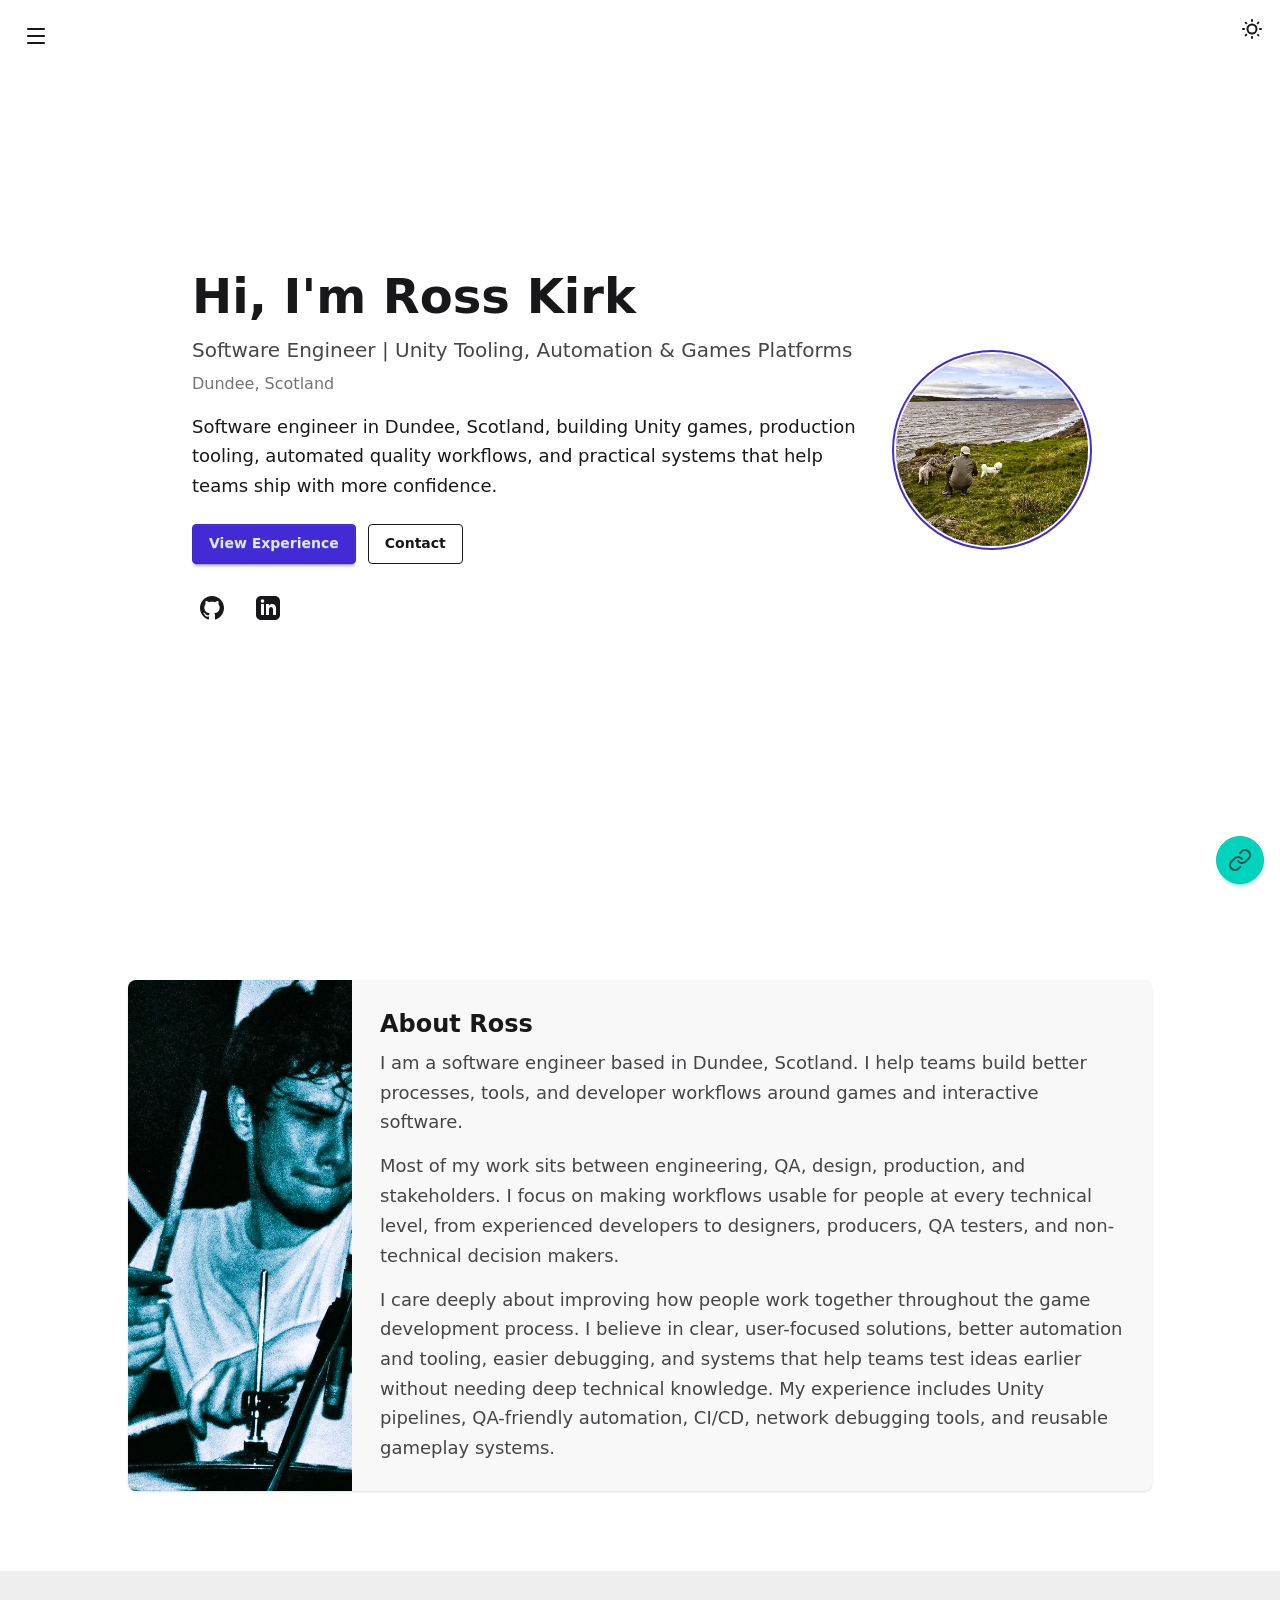
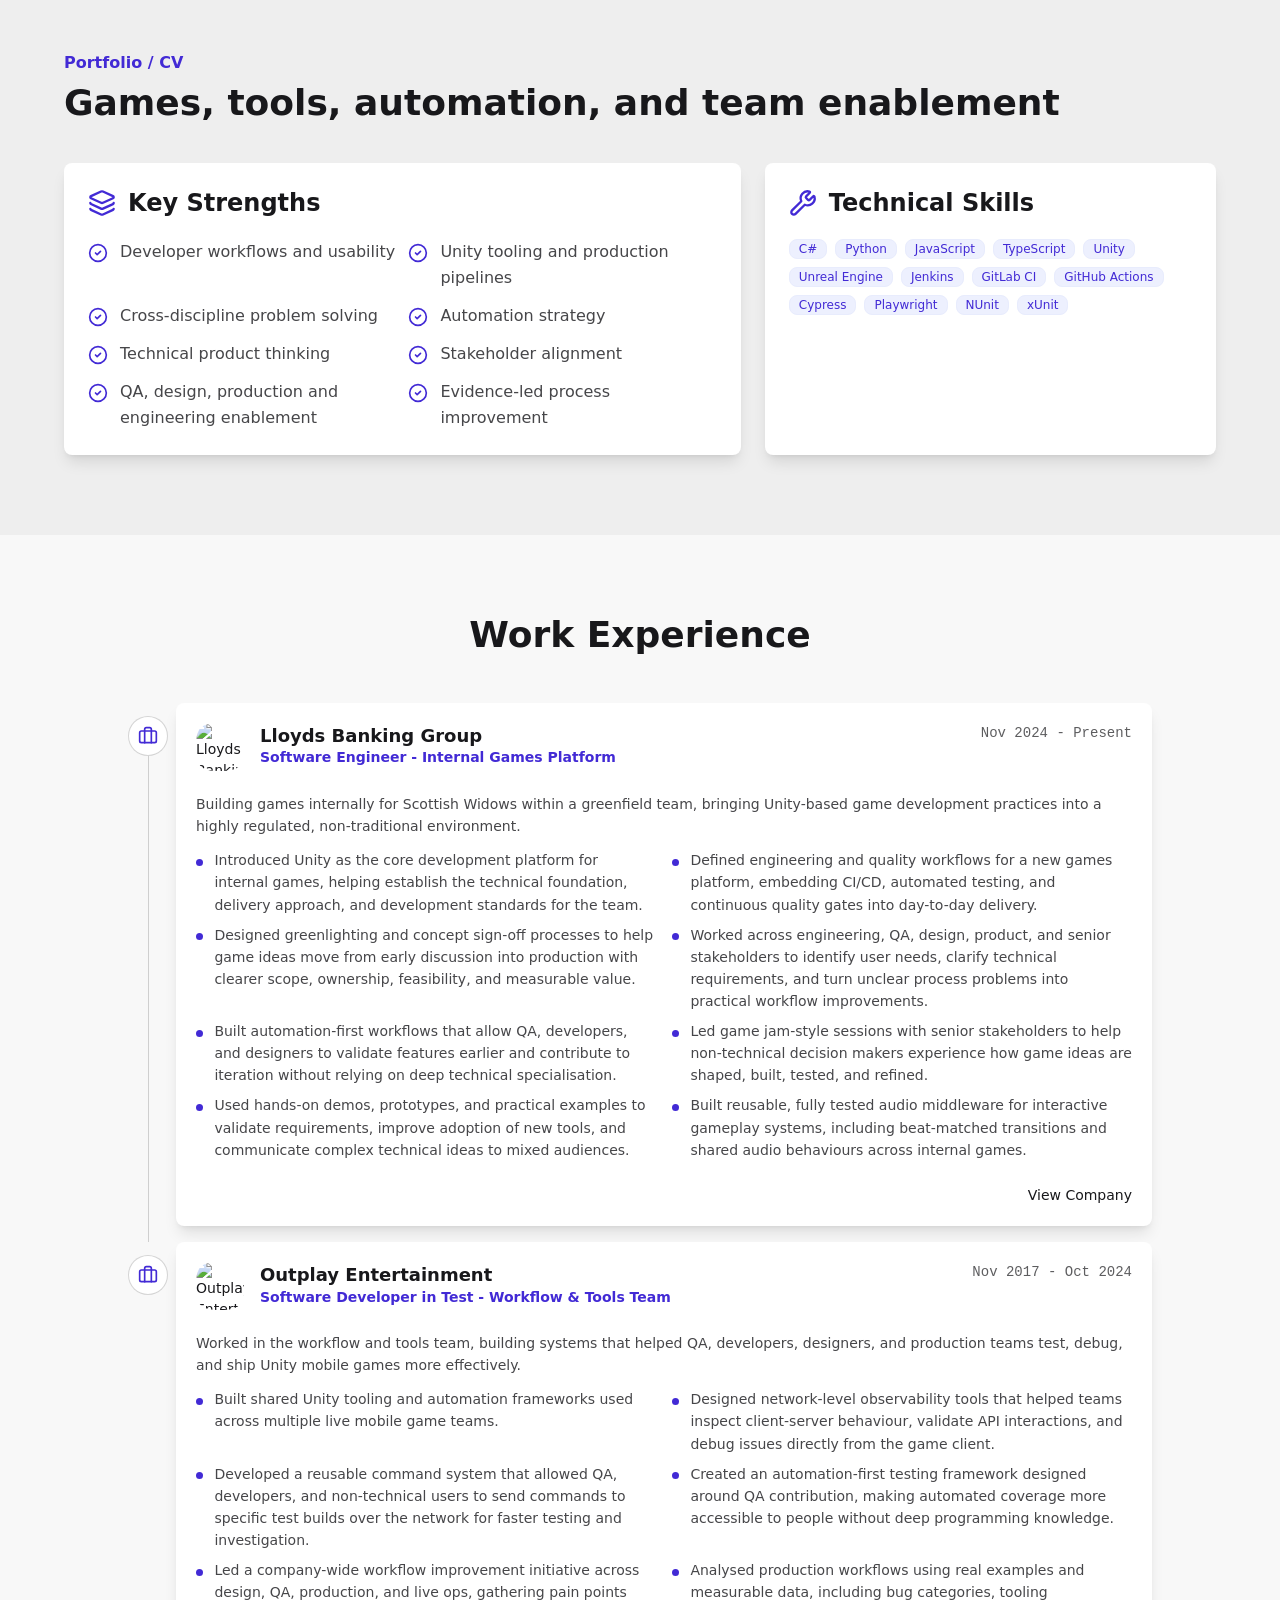
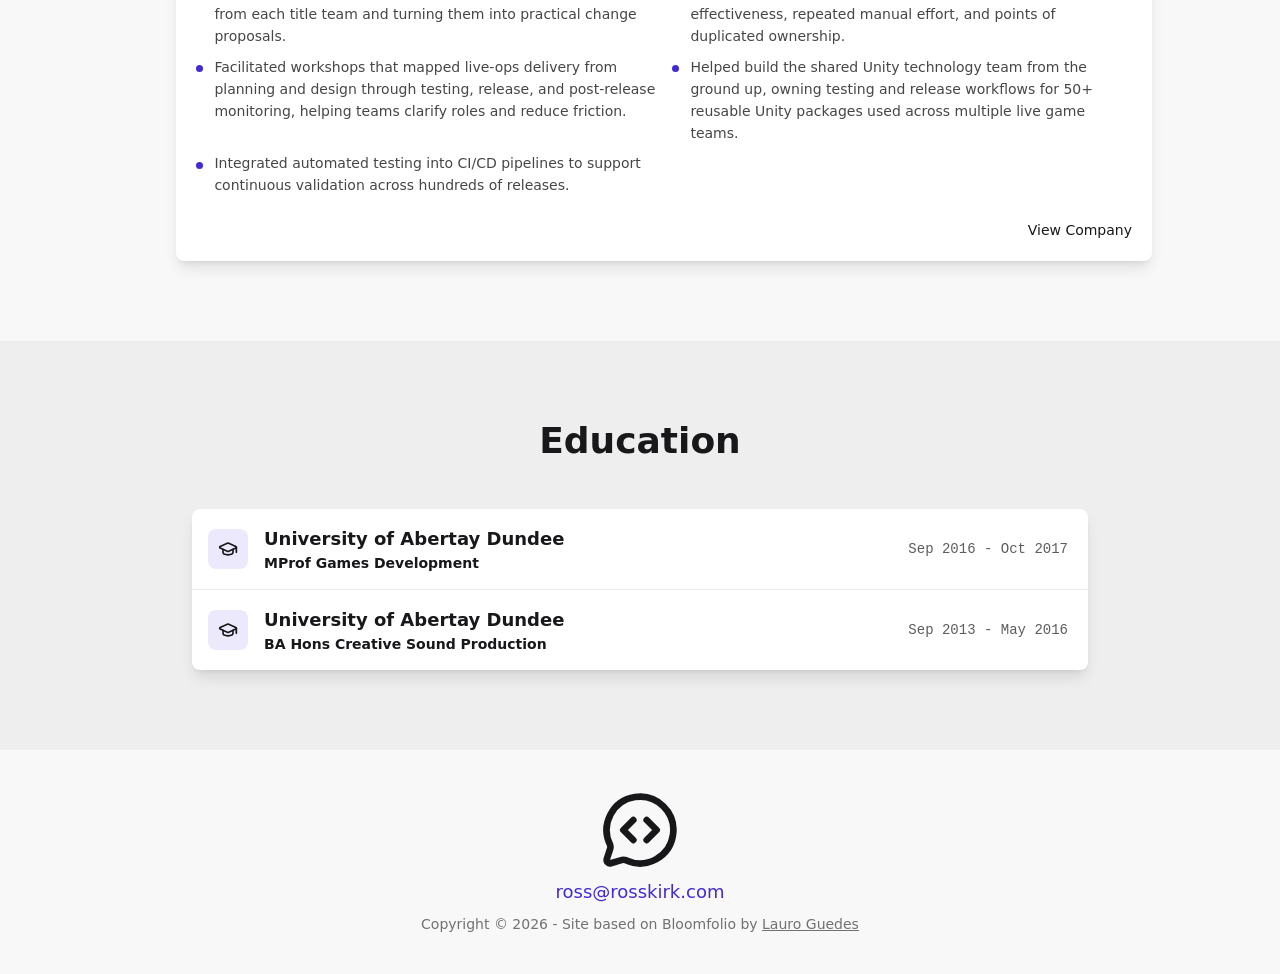
==== index.html @ b9c688a1 "Deploy dev site - 9306e1dc2e13ad473c77809b436698015a9701fd ross-kirk/mainpage-bloomfolio@9306e1dc2e1" ====
<!DOCTYPE html><html lang="en" data-astro-transition-scope="astro-smooz4hq-1"> <head><meta charset="UTF-8"><meta name="viewport" content="width=device-width"><meta name="description" content="Software engineer in Dundee, Scotland, building Unity games, production tooling, automated quality workflows, and practical systems that help teams ship with more confidence."><link rel="icon" type="image/svg+xml" href="/favicon.svg"><meta name="generator" content="Astro v5.18.1"><title>Ross Kirk - Portfolio</title><!-- View Transitions --><meta name="astro-view-transitions-enabled" content="true"><meta name="astro-view-transitions-fallback" content="animate"><script type="module" src="/_astro/ClientRouter.astro_astro_type_script_index_0_lang.CDGfc0hd.js"></script><!-- Open Graph / Social Media --><meta property="og:title" content="Ross Kirk - Portfolio"><meta property="og:description" content="Software engineer in Dundee, Scotland, building Unity games, production tooling, automated quality workflows, and practical systems that help teams ship with more confidence."><meta property="og:type" content="website"><meta property="og:url" content="http://localhost:4322"><meta property="og:image" content="http://localhost:4322/images/og_home.png"><!-- Twitter --><meta name="twitter:card" content="summary_large_image"><meta name="twitter:title" content="Ross Kirk - Portfolio"><meta name="twitter:description" content="Software engineer in Dundee, Scotland, building Unity games, production tooling, automated quality workflows, and practical systems that help teams ship with more confidence."><meta name="twitter:image" content="http://localhost:4322/images/og_home.png"><!-- TikTok Embed Script --><script async src="https://www.tiktok.com/embed.js"></script><link rel="stylesheet" href="/_astro/_slug_.Dz73zl2f.css">
<style>.about-content[data-astro-cid-v2cbyr3p]{line-height:1.65}.about-content[data-astro-cid-v2cbyr3p] p{margin:0 0 .9rem}.about-content[data-astro-cid-v2cbyr3p] p:last-child{margin-bottom:0}.experience-list[data-astro-cid-zhxkjw2l]{display:grid;gap:1rem}.experience-item[data-astro-cid-zhxkjw2l]{position:relative;padding-left:3rem}.experience-line[data-astro-cid-zhxkjw2l]{position:absolute;top:2.5rem;bottom:-1rem;left:1.25rem;width:1px;background:color-mix(in srgb,currentColor 18%,transparent)}.experience-marker[data-astro-cid-zhxkjw2l]{position:absolute;top:.8rem;left:0;display:grid;place-items:center;width:2.5rem;height:2.5rem;border:1px solid color-mix(in srgb,currentColor 18%,transparent);border-radius:999px;background:var(--color-base-100)}.experience-card-body[data-astro-cid-zhxkjw2l]{padding:1.25rem}.experience-content[data-astro-cid-zhxkjw2l]{margin-top:.9rem;line-height:1.58}.experience-content[data-astro-cid-zhxkjw2l].compact{margin-top:0}.experience-content[data-astro-cid-zhxkjw2l] p{margin:0 0 .75rem}.experience-content[data-astro-cid-zhxkjw2l] ul{display:grid;gap:.5rem 1rem;margin:.75rem 0 0;padding:0;list-style:none}.experience-content[data-astro-cid-zhxkjw2l] li{position:relative;padding-left:1.15rem}.experience-content[data-astro-cid-zhxkjw2l] li:before{content:"";position:absolute;top:.68em;left:0;width:.45rem;height:.45rem;border-radius:999px;background:var(--color-primary)}.company-logo-bg[data-astro-cid-zhxkjw2l]{background-color:#fff}.education-summary[data-astro-cid-zhxkjw2l]{display:grid;grid-template-columns:2.5rem minmax(0,1fr) auto;align-items:center;gap:1rem}.education-date-mobile[data-astro-cid-zhxkjw2l]{display:none;margin-top:.35rem}[data-astro-cid-zhxkjw2l][data-theme=dark] .company-logo-bg[data-astro-cid-zhxkjw2l]{background-color:#fff}@media(max-width:640px){.experience-item[data-astro-cid-zhxkjw2l]{padding-left:0;padding-top:0}.experience-marker[data-astro-cid-zhxkjw2l],.experience-line[data-astro-cid-zhxkjw2l]{display:none}.experience-card-body[data-astro-cid-zhxkjw2l]{padding:1rem}.experience-content[data-astro-cid-zhxkjw2l]{line-height:1.65}.education-summary[data-astro-cid-zhxkjw2l]{grid-template-columns:2.5rem minmax(0,1fr);align-items:start;gap:.85rem}.education-icon[data-astro-cid-zhxkjw2l]{padding-top:.15rem}.education-date[data-astro-cid-zhxkjw2l]{display:none}.education-date-mobile[data-astro-cid-zhxkjw2l]{display:block}}@media(min-width:1024px){.experience-content[data-astro-cid-zhxkjw2l] ul{grid-template-columns:repeat(2,minmax(0,1fr))}}.tiktok-card-wrapper[data-astro-cid-ju7htzdd]{width:100%;height:100%;display:flex;flex-direction:column;justify-content:flex-start;align-items:center}.tiktok-card[data-astro-cid-ju7htzdd]{width:100%;max-width:605px;min-width:325px;transform-origin:top center;background:transparent;border:none;box-shadow:none;display:flex;flex-direction:column;align-items:center}.tiktok-embed-container[data-astro-cid-ju7htzdd]{position:relative;width:100%;overflow:hidden;background:transparent;border-radius:.9rem .9rem 0 0}.tiktok-embed[data-astro-cid-ju7htzdd]{margin:0 auto;width:100%;position:relative;overflow:hidden;border-radius:.9rem .9rem 0 0;display:block}.tiktok-card-body[data-astro-cid-ju7htzdd]{margin-top:0;width:100%;box-sizing:border-box}.tiktok-embed[data-astro-cid-ju7htzdd] iframe[data-astro-cid-ju7htzdd]{border:none!important;border-radius:.9rem .9rem 0 0!important;display:block;width:calc(100% + 2px)!important;height:auto!important;margin:-1px -1px 0;position:relative}
</style><style>[data-astro-transition-scope="astro-smooz4hq-1"] { view-transition-name: astro-smooz4hq-1; }@layer astro { ::view-transition-old(astro-smooz4hq-1) { 
	animation-duration: 0.3s;
	animation-timing-function: ease-in-out;
	animation-fill-mode: forwards;
	animation-name: blurFadeOut; }::view-transition-new(astro-smooz4hq-1) { 
	animation-duration: 0.3s;
	animation-timing-function: ease-in-out;
	animation-fill-mode: backwards;
	animation-name: blurFadeIn; }[data-astro-transition=back]::view-transition-old(astro-smooz4hq-1) { 
	animation-duration: 0.3s;
	animation-timing-function: ease-in-out;
	animation-fill-mode: forwards;
	animation-name: blurFadeOut; }[data-astro-transition=back]::view-transition-new(astro-smooz4hq-1) { 
	animation-duration: 0.3s;
	animation-timing-function: ease-in-out;
	animation-fill-mode: backwards;
	animation-name: blurFadeIn; } }[data-astro-transition-fallback="old"] [data-astro-transition-scope="astro-smooz4hq-1"],
			[data-astro-transition-fallback="old"][data-astro-transition-scope="astro-smooz4hq-1"] { 
	animation-duration: 0.3s;
	animation-timing-function: ease-in-out;
	animation-fill-mode: forwards;
	animation-name: blurFadeOut; }[data-astro-transition-fallback="new"] [data-astro-transition-scope="astro-smooz4hq-1"],
			[data-astro-transition-fallback="new"][data-astro-transition-scope="astro-smooz4hq-1"] { 
	animation-duration: 0.3s;
	animation-timing-function: ease-in-out;
	animation-fill-mode: backwards;
	animation-name: blurFadeIn; }[data-astro-transition=back][data-astro-transition-fallback="old"] [data-astro-transition-scope="astro-smooz4hq-1"],
			[data-astro-transition=back][data-astro-transition-fallback="old"][data-astro-transition-scope="astro-smooz4hq-1"] { 
	animation-duration: 0.3s;
	animation-timing-function: ease-in-out;
	animation-fill-mode: forwards;
	animation-name: blurFadeOut; }[data-astro-transition=back][data-astro-transition-fallback="new"] [data-astro-transition-scope="astro-smooz4hq-1"],
			[data-astro-transition=back][data-astro-transition-fallback="new"][data-astro-transition-scope="astro-smooz4hq-1"] { 
	animation-duration: 0.3s;
	animation-timing-function: ease-in-out;
	animation-fill-mode: backwards;
	animation-name: blurFadeIn; }</style></head> <body class="min-h-screen"> <!-- Burger Menu - Fixed Position --> <div class="burger-menu-container fixed top-4 left-4 z-50" data-astro-cid-barybgjo> <button id="burger-menu-btn" class="btn btn-circle btn-ghost" aria-label="Toggle navigation menu" aria-expanded="false" data-astro-cid-barybgjo> <svg xmlns="http://www.w3.org/2000/svg" width="24" height="24" viewBox="0 0 24 24" fill="none" stroke="currentColor" stroke-width="2" stroke-linecap="round" stroke-linejoin="round" id="menu-icon" data-astro-cid-barybgjo="true" class="lucide lucide-menu size-6"> <path d="M4 5h16"></path><path d="M4 12h16"></path><path d="M4 19h16"></path>  </svg> <svg xmlns="http://www.w3.org/2000/svg" width="24" height="24" viewBox="0 0 24 24" fill="none" stroke="currentColor" stroke-width="2" stroke-linecap="round" stroke-linejoin="round" id="close-icon" data-astro-cid-barybgjo="true" class="lucide lucide-x size-6 hidden"> <path d="M18 6 6 18"></path><path d="m6 6 12 12"></path>  </svg> </button> <nav id="burger-menu" class="menu bg-base-100 shadow-2xl rounded-box p-4 min-w-[200px] hidden absolute top-14 left-0" data-astro-cid-barybgjo> <ul class="menu-items" data-astro-cid-barybgjo> <li data-astro-cid-barybgjo> <a href="#hero" class="menu-item btn btn-ghost justify-start" data-section="hero" data-astro-cid-barybgjo> Home </a> </li><li data-astro-cid-barybgjo> <a href="#about" class="menu-item btn btn-ghost justify-start" data-section="about" data-astro-cid-barybgjo> About </a> </li><li data-astro-cid-barybgjo> <a href="#cv" class="menu-item btn btn-ghost justify-start" data-section="cv" data-astro-cid-barybgjo> CV </a> </li><li data-astro-cid-barybgjo> <a href="#work" class="menu-item btn btn-ghost justify-start" data-section="work" data-astro-cid-barybgjo> Work </a> </li><li data-astro-cid-barybgjo> <a href="#education" class="menu-item btn btn-ghost justify-start" data-section="education" data-astro-cid-barybgjo> Education </a> </li><li data-astro-cid-barybgjo> <a href="#contact" class="menu-item btn btn-ghost justify-start" data-section="contact" data-astro-cid-barybgjo> Contact </a> </li> </ul> </nav> </div> <script type="module">const o=document.getElementById("burger-menu-btn"),s=document.getElementById("burger-menu"),d=document.getElementById("menu-icon"),a=document.getElementById("close-icon"),r=document.querySelectorAll(".menu-item");let t=!1;o?.addEventListener("click",e=>{e.stopPropagation(),m()});s?.addEventListener("mouseleave",()=>{t&&i()});document.addEventListener("click",e=>{t&&!s?.contains(e.target)&&!o?.contains(e.target)&&i()});r.forEach(e=>{e.addEventListener("click",n=>{n.preventDefault();const c=e.getAttribute("data-section");c&&(l(c),i())})});function m(){t=!t,t?f():i()}function f(){s?.classList.remove("hidden"),d?.classList.add("hidden"),a?.classList.remove("hidden"),o?.setAttribute("aria-expanded","true"),t=!0}function i(){s?.classList.add("hidden"),d?.classList.remove("hidden"),a?.classList.add("hidden"),o?.setAttribute("aria-expanded","false"),t=!1}function l(e){if(e==="hero"){window.history.pushState(null,"","#"),window.scrollTo({top:0,behavior:"smooth"});return}const n=document.getElementById(e);if(n){window.history.pushState(null,"",`#${e}`);const u=n.offsetTop-80;window.scrollTo({top:u,behavior:"smooth"})}}if(window.location.hash){const e=window.location.hash.substring(1);setTimeout(()=>{l(e)},100)}</script>  <!-- Theme Controls - Fixed Position --> <div class="fixed top-4 right-4 z-50"> <label class="swap swap-rotate"> <input type="checkbox" class="theme-controller" value="dark"> <!-- sun icon --> <svg class="swap-off fill-current w-6 h-6" xmlns="http://www.w3.org/2000/svg" viewBox="0 0 24 24"> <path d="M5.64,17l-.71.71a1,1,0,0,0,0,1.41,1,1,0,0,0,1.41,0l.71-.71A1,1,0,0,0,5.64,17ZM5,12a1,1,0,0,0-1-1H3a1,1,0,0,0,0,2H4A1,1,0,0,0,5,12Zm7-7a1,1,0,0,0,1-1V3a1,1,0,0,0-2,0V4A1,1,0,0,0,12,5ZM5.64,7.05a1,1,0,0,0,.7.29,1,1,0,0,0,.71-.29,1,1,0,0,0,0-1.41l-.71-.71A1,1,0,0,0,4.93,6.34Zm12,.29a1,1,0,0,0,.7-.29l.71-.71a1,1,0,1,0-1.41-1.41L17,5.64a1,1,0,0,0,0,1.41A1,1,0,0,0,17.66,7.34ZM21,11H20a1,1,0,0,0,0,2h1a1,1,0,0,0,0-2Zm-9,8a1,1,0,0,0-1,1v1a1,1,0,0,0,2,0V20A1,1,0,0,0,12,19ZM18.36,17A1,1,0,0,0,17,18.36l.71.71a1,1,0,0,0,1.41,0,1,1,0,0,0,0-1.41ZM12,6.5A5.5,5.5,0,1,0,17.5,12,5.51,5.51,0,0,0,12,6.5Zm0,9A3.5,3.5,0,1,1,15.5,12,3.5,3.5,0,0,1,12,15.5Z"></path> </svg> <!-- moon icon --> <svg class="swap-on fill-current w-6 h-6" xmlns="http://www.w3.org/2000/svg" viewBox="0 0 24 24"> <path d="M21.64,13a1,1,0,0,0-1.05-.14,8.05,8.05,0,0,1-3.37.73A8.15,8.15,0,0,1,9.08,5.49a8.59,8.59,0,0,1,.25-2A1,1,0,0,0,8,2.36,10.14,10.14,0,1,0,22,14.05,1,1,0,0,0,21.64,13Zm-9.5,6.69A8.14,8.14,0,0,1,7.08,5.22v.27A10.15,10.15,0,0,0,17.22,15.63a9.79,9.79,0,0,0,2.1-.22A8.11,8.11,0,0,1,12.14,19.73Z"></path> </svg> </label> <script>
  // Set theme on page load based on localStorage or system preference
  function setTheme() {
    const theme = localStorage.getItem('theme') ||
                  (window.matchMedia('(prefers-color-scheme: dark)').matches ? 'dark' : 'light');
    document.documentElement.setAttribute('data-theme', theme);
    const toggle = document.querySelector('.theme-controller');
    if (toggle) {
      toggle.checked = theme === 'dark';
    }
  }

  // Update theme when toggle is clicked
  document.addEventListener('change', (e) => {
    const target = e.target;
    if (target.classList.contains('theme-controller')) {
      const theme = target.checked ? 'dark' : 'light';
      document.documentElement.setAttribute('data-theme', theme);
      localStorage.setItem('theme', theme);
    }
  });

  // Run on page load
  setTheme();

  // Run after view transitions
  document.addEventListener('astro:after-swap', setTheme);
</script> </div>  <main> <!-- Hero Section (Always visible) --> <section id="hero" class="hero min-h-screen"> <div class="hero-content flex-col lg:flex-row-reverse max-w-7xl gap-8"> <div class="avatar"> <div class="w-48 ring-primary ring-offset-base-100 rounded-full ring-2 ring-offset-2"> <img src="/_astro/avatar.L6nccr63_2p2Yv3.webp" alt="Ross Kirk" loading="lazy" decoding="async" fetchpriority="auto" width="1369" height="1363"> </div> </div> <div class="max-w-2xl"> <h1 class="text-5xl font-bold mb-4">
Hi, I'm Ross Kirk </h1> <p class="text-xl text-base-content/80 mb-2">Software Engineer | Unity Tooling, Automation &amp; Games Platforms</p> <p class="text-base-content/60 mb-4">Dundee, Scotland</p> <p class="text-lg leading-relaxed mb-6"> Software engineer in Dundee, Scotland, building Unity games, production tooling, automated quality workflows, and practical systems that help teams ship with more confidence. </p> <div class="flex flex-wrap gap-3 mb-6"> <a href="#work" class="btn btn-primary">View Experience</a> <a href="#contact" class="btn btn-outline">Contact</a> </div> <div class="flex gap-4"> <a href="https://github.com/ross-kirk" target="_blank" rel="noopener noreferrer" class="btn btn-circle btn-ghost" aria-label="GitHub"> <svg xmlns="http://www.w3.org/2000/svg" width="24" height="24" viewBox="0 0 24 24" fill="currentColor"> <path d="M12 0c-6.626 0-12 5.373-12 12 0 5.302 3.438 9.8 8.207 11.387.599.111.793-.261.793-.577v-2.234c-3.338.726-4.033-1.416-4.033-1.416-.546-1.387-1.333-1.756-1.333-1.756-1.089-.745.083-.729.083-.729 1.205.084 1.839 1.237 1.839 1.237 1.07 1.834 2.807 1.304 3.492.997.107-.775.418-1.305.762-1.604-2.665-.305-5.467-1.334-5.467-5.931 0-1.311.469-2.381 1.236-3.221-.124-.303-.535-1.524.117-3.176 0 0 1.008-.322 3.301 1.23.957-.266 1.983-.399 3.003-.404 1.02.005 2.047.138 3.006.404 2.291-1.552 3.297-1.23 3.297-1.23.653 1.653.242 2.874.118 3.176.77.84 1.235 1.911 1.235 3.221 0 4.609-2.807 5.624-5.479 5.921.43.372.823 1.102.823 2.222v3.293c0 .319.192.694.801.576 4.765-1.589 8.199-6.086 8.199-11.386 0-6.627-5.373-12-12-12z"></path> </svg> </a> <a href="https://linkedin.com/in/rosskirk01" target="_blank" rel="noopener noreferrer" class="btn btn-circle btn-ghost" aria-label="LinkedIn"> <svg xmlns="http://www.w3.org/2000/svg" width="24" height="24" viewBox="0 0 24 24" fill="currentColor"> <path d="M19 0h-14c-2.761 0-5 2.239-5 5v14c0 2.761 2.239 5 5 5h14c2.762 0 5-2.239 5-5v-14c0-2.761-2.238-5-5-5zm-11 19h-3v-11h3v11zm-1.5-12.268c-.966 0-1.75-.79-1.75-1.764s.784-1.764 1.75-1.764 1.75.79 1.75 1.764-.783 1.764-1.75 1.764zm13.5 12.268h-3v-5.604c0-3.368-4-3.113-4 0v5.604h-3v-11h3v1.765c1.396-2.586 7-2.777 7 2.476v6.759z"></path> </svg> </a>       </div> </div> </div> </section> <!-- About Section --> <section id="about" class="py-16 px-4 sm:py-20" data-astro-cid-v2cbyr3p> <div class="max-w-5xl mx-auto" data-astro-cid-v2cbyr3p> <div class="card bg-base-200 shadow-sm overflow-hidden" data-astro-cid-v2cbyr3p> <div class="grid gap-0 md:grid-cols-[14rem_1fr]" data-astro-cid-v2cbyr3p> <figure class="h-56 md:h-full bg-base-300" data-astro-cid-v2cbyr3p> <img src="/images/me.png" alt="About Ross" class="h-full w-full object-cover object-center" data-astro-cid-v2cbyr3p> </figure> <div class="card-body p-5 sm:p-7" data-astro-cid-v2cbyr3p> <h2 class="card-title text-2xl" data-astro-cid-v2cbyr3p>About Ross</h2> <div class="about-content text-base sm:text-lg text-base-content/80" data-astro-cid-v2cbyr3p> <p>I am a software engineer based in Dundee, Scotland. I help teams build better processes, tools, and developer workflows around games and interactive software.</p>
<p>Most of my work sits between engineering, QA, design, production, and stakeholders. I focus on making workflows usable for people at every technical level, from experienced developers to designers, producers, QA testers, and non-technical decision makers.</p>
<p>I care deeply about improving how people work together throughout the game development process. I believe in clear, user-focused solutions, better automation and tooling, easier debugging, and systems that help teams test ideas earlier without needing deep technical knowledge. My experience includes Unity pipelines, QA-friendly automation, CI/CD, network debugging tools, and reusable gameplay systems.</p> </div> </div> </div> </div> </div> </section>  <!-- CV Snapshot Section --> <section id="cv" class="py-20 px-4 bg-base-300"> <div class="max-w-6xl mx-auto"> <div class="mb-10"> <p class="text-primary font-semibold mb-2">Portfolio / CV</p> <h2 class="text-4xl font-bold">
Games, tools, automation, and team enablement
</h2> </div> <div class="grid gap-6 lg:grid-cols-[1.2fr_0.8fr]"> <section class="bg-base-100 rounded-box p-6 shadow-lg"> <div class="flex items-center gap-3 mb-5"> <svg xmlns="http://www.w3.org/2000/svg" width="24" height="24" viewBox="0 0 24 24" fill="none" stroke="currentColor" stroke-width="2" stroke-linecap="round" stroke-linejoin="round" class="lucide lucide-layers size-7 text-primary"> <path d="M12.83 2.18a2 2 0 0 0-1.66 0L2.6 6.08a1 1 0 0 0 0 1.83l8.58 3.91a2 2 0 0 0 1.66 0l8.58-3.9a1 1 0 0 0 0-1.83z"></path><path d="M2 12a1 1 0 0 0 .58.91l8.6 3.91a2 2 0 0 0 1.65 0l8.58-3.9A1 1 0 0 0 22 12"></path><path d="M2 17a1 1 0 0 0 .58.91l8.6 3.91a2 2 0 0 0 1.65 0l8.58-3.9A1 1 0 0 0 22 17"></path>  </svg> <h3 class="text-2xl font-bold">Key Strengths</h3> </div> <ul class="grid gap-3 sm:grid-cols-2"> <li class="flex gap-3 text-base-content/80 leading-relaxed"> <svg xmlns="http://www.w3.org/2000/svg" width="24" height="24" viewBox="0 0 24 24" fill="none" stroke="currentColor" stroke-width="2" stroke-linecap="round" stroke-linejoin="round" class="lucide lucide-circle-check size-5 mt-1 shrink-0 text-primary"> <circle cx="12" cy="12" r="10"></circle><path d="m9 12 2 2 4-4"></path>  </svg> <span>Developer workflows and usability</span> </li><li class="flex gap-3 text-base-content/80 leading-relaxed"> <svg xmlns="http://www.w3.org/2000/svg" width="24" height="24" viewBox="0 0 24 24" fill="none" stroke="currentColor" stroke-width="2" stroke-linecap="round" stroke-linejoin="round" class="lucide lucide-circle-check size-5 mt-1 shrink-0 text-primary"> <circle cx="12" cy="12" r="10"></circle><path d="m9 12 2 2 4-4"></path>  </svg> <span>Unity tooling and production pipelines</span> </li><li class="flex gap-3 text-base-content/80 leading-relaxed"> <svg xmlns="http://www.w3.org/2000/svg" width="24" height="24" viewBox="0 0 24 24" fill="none" stroke="currentColor" stroke-width="2" stroke-linecap="round" stroke-linejoin="round" class="lucide lucide-circle-check size-5 mt-1 shrink-0 text-primary"> <circle cx="12" cy="12" r="10"></circle><path d="m9 12 2 2 4-4"></path>  </svg> <span>Cross-discipline problem solving</span> </li><li class="flex gap-3 text-base-content/80 leading-relaxed"> <svg xmlns="http://www.w3.org/2000/svg" width="24" height="24" viewBox="0 0 24 24" fill="none" stroke="currentColor" stroke-width="2" stroke-linecap="round" stroke-linejoin="round" class="lucide lucide-circle-check size-5 mt-1 shrink-0 text-primary"> <circle cx="12" cy="12" r="10"></circle><path d="m9 12 2 2 4-4"></path>  </svg> <span>Automation strategy</span> </li><li class="flex gap-3 text-base-content/80 leading-relaxed"> <svg xmlns="http://www.w3.org/2000/svg" width="24" height="24" viewBox="0 0 24 24" fill="none" stroke="currentColor" stroke-width="2" stroke-linecap="round" stroke-linejoin="round" class="lucide lucide-circle-check size-5 mt-1 shrink-0 text-primary"> <circle cx="12" cy="12" r="10"></circle><path d="m9 12 2 2 4-4"></path>  </svg> <span>Technical product thinking</span> </li><li class="flex gap-3 text-base-content/80 leading-relaxed"> <svg xmlns="http://www.w3.org/2000/svg" width="24" height="24" viewBox="0 0 24 24" fill="none" stroke="currentColor" stroke-width="2" stroke-linecap="round" stroke-linejoin="round" class="lucide lucide-circle-check size-5 mt-1 shrink-0 text-primary"> <circle cx="12" cy="12" r="10"></circle><path d="m9 12 2 2 4-4"></path>  </svg> <span>Stakeholder alignment</span> </li><li class="flex gap-3 text-base-content/80 leading-relaxed"> <svg xmlns="http://www.w3.org/2000/svg" width="24" height="24" viewBox="0 0 24 24" fill="none" stroke="currentColor" stroke-width="2" stroke-linecap="round" stroke-linejoin="round" class="lucide lucide-circle-check size-5 mt-1 shrink-0 text-primary"> <circle cx="12" cy="12" r="10"></circle><path d="m9 12 2 2 4-4"></path>  </svg> <span>QA, design, production and engineering enablement</span> </li><li class="flex gap-3 text-base-content/80 leading-relaxed"> <svg xmlns="http://www.w3.org/2000/svg" width="24" height="24" viewBox="0 0 24 24" fill="none" stroke="currentColor" stroke-width="2" stroke-linecap="round" stroke-linejoin="round" class="lucide lucide-circle-check size-5 mt-1 shrink-0 text-primary"> <circle cx="12" cy="12" r="10"></circle><path d="m9 12 2 2 4-4"></path>  </svg> <span>Evidence-led process improvement</span> </li> </ul> </section> <section class="bg-base-100 rounded-box p-6 shadow-lg"> <div class="flex items-center gap-3 mb-5"> <svg xmlns="http://www.w3.org/2000/svg" width="24" height="24" viewBox="0 0 24 24" fill="none" stroke="currentColor" stroke-width="2" stroke-linecap="round" stroke-linejoin="round" class="lucide lucide-wrench size-7 text-primary"> <path d="M14.7 6.3a1 1 0 0 0 0 1.4l1.6 1.6a1 1 0 0 0 1.4 0l3.106-3.105c.32-.322.863-.22.983.218a6 6 0 0 1-8.259 7.057l-7.91 7.91a1 1 0 0 1-2.999-3l7.91-7.91a6 6 0 0 1 7.057-8.259c.438.12.54.662.219.984z"></path>  </svg> <h3 class="text-2xl font-bold">Technical Skills</h3> </div> <div class="flex flex-wrap gap-2"> <span class="badge badge-sm badge-soft badge-primary">C#</span><span class="badge badge-sm badge-soft badge-primary">Python</span><span class="badge badge-sm badge-soft badge-primary">JavaScript</span><span class="badge badge-sm badge-soft badge-primary">TypeScript</span><span class="badge badge-sm badge-soft badge-primary">Unity</span><span class="badge badge-sm badge-soft badge-primary">Unreal Engine</span><span class="badge badge-sm badge-soft badge-primary">Jenkins</span><span class="badge badge-sm badge-soft badge-primary">GitLab CI</span><span class="badge badge-sm badge-soft badge-primary">GitHub Actions</span><span class="badge badge-sm badge-soft badge-primary">Cypress</span><span class="badge badge-sm badge-soft badge-primary">Playwright</span><span class="badge badge-sm badge-soft badge-primary">NUnit</span><span class="badge badge-sm badge-soft badge-primary">xUnit</span> </div> </section> </div> </div> </section> <!-- Projects Section -->  <!-- TikTok Section -->  <!-- Work Experience Section --> <section id="work" class="py-16 px-4 sm:py-20 bg-base-200" data-astro-cid-zhxkjw2l> <div class="mx-auto max-w-5xl" data-astro-cid-zhxkjw2l> <div class="text-center mb-12" data-astro-cid-zhxkjw2l> <h2 class="text-4xl font-bold" data-astro-cid-zhxkjw2l>Work Experience</h2>  </div> <ul class="experience-list" data-astro-cid-zhxkjw2l> <li class="experience-item" data-astro-cid-zhxkjw2l> <div class="experience-line" aria-hidden="true" data-astro-cid-zhxkjw2l></div> <div class="experience-marker" data-astro-cid-zhxkjw2l> <svg xmlns="http://www.w3.org/2000/svg" width="24" height="24" viewBox="0 0 24 24" fill="none" stroke="currentColor" stroke-width="2" stroke-linecap="round" stroke-linejoin="round" data-astro-cid-zhxkjw2l="true" class="lucide lucide-briefcase size-5 text-primary"> <path d="M16 20V4a2 2 0 0 0-2-2h-4a2 2 0 0 0-2 2v16"></path><rect width="20" height="14" x="2" y="6" rx="2"></rect>  </svg> </div> <article class="card bg-base-100 shadow-lg" data-astro-cid-zhxkjw2l> <div class="card-body experience-card-body" data-astro-cid-zhxkjw2l> <div class="flex flex-col gap-3 sm:flex-row sm:items-start sm:justify-between" data-astro-cid-zhxkjw2l> <div class="flex items-center gap-4" data-astro-cid-zhxkjw2l> <div class="avatar" data-astro-cid-zhxkjw2l> <div class="w-12 mask mask-squircle company-logo-bg" data-astro-cid-zhxkjw2l> <img src="https://www.lloydsbankinggroup.com/content/dam/gca/images/press-releases/logos/square-brand-logos/lbg-logo-square.png" alt="Lloyds Banking Group" class="object-contain w-full h-full" data-astro-cid-zhxkjw2l> </div> </div> <div data-astro-cid-zhxkjw2l> <h3 class="card-title leading-tight" data-astro-cid-zhxkjw2l>Lloyds Banking Group</h3> <p class="text-primary font-semibold" data-astro-cid-zhxkjw2l> Software Engineer - Internal Games Platform </p> </div> </div> <time class="font-mono text-sm text-base-content/70 whitespace-nowrap" data-astro-cid-zhxkjw2l> Nov 2024 - Present </time> </div> <div class="experience-content text-base-content/80" data-astro-cid-zhxkjw2l> <p>Building games internally for Scottish Widows within a greenfield team, bringing Unity-based game development practices into a highly regulated, non-traditional environment.</p>
<ul>
<li>Introduced Unity as the core development platform for internal games, helping establish the technical foundation, delivery approach, and development standards for the team.</li>
<li>Defined engineering and quality workflows for a new games platform, embedding CI/CD, automated testing, and continuous quality gates into day-to-day delivery.</li>
<li>Designed greenlighting and concept sign-off processes to help game ideas move from early discussion into production with clearer scope, ownership, feasibility, and measurable value.</li>
<li>Worked across engineering, QA, design, product, and senior stakeholders to identify user needs, clarify technical requirements, and turn unclear process problems into practical workflow improvements.</li>
<li>Built automation-first workflows that allow QA, developers, and designers to validate features earlier and contribute to iteration without relying on deep technical specialisation.</li>
<li>Led game jam-style sessions with senior stakeholders to help non-technical decision makers experience how game ideas are shaped, built, tested, and refined.</li>
<li>Used hands-on demos, prototypes, and practical examples to validate requirements, improve adoption of new tools, and communicate complex technical ideas to mixed audiences.</li>
<li>Built reusable, fully tested audio middleware for interactive gameplay systems, including beat-matched transitions and shared audio behaviours across internal games.</li>
</ul> </div> <div class="card-actions justify-end mt-4" data-astro-cid-zhxkjw2l> <a href="https://www.powerup.scottishwidows.co.uk" target="_blank" rel="noopener noreferrer" class="link link-hover" data-astro-cid-zhxkjw2l> View Company </a> </div> </div> </article> </li><li class="experience-item" data-astro-cid-zhxkjw2l>  <div class="experience-marker" data-astro-cid-zhxkjw2l> <svg xmlns="http://www.w3.org/2000/svg" width="24" height="24" viewBox="0 0 24 24" fill="none" stroke="currentColor" stroke-width="2" stroke-linecap="round" stroke-linejoin="round" data-astro-cid-zhxkjw2l="true" class="lucide lucide-briefcase size-5 text-primary"> <path d="M16 20V4a2 2 0 0 0-2-2h-4a2 2 0 0 0-2 2v16"></path><rect width="20" height="14" x="2" y="6" rx="2"></rect>  </svg> </div> <article class="card bg-base-100 shadow-lg" data-astro-cid-zhxkjw2l> <div class="card-body experience-card-body" data-astro-cid-zhxkjw2l> <div class="flex flex-col gap-3 sm:flex-row sm:items-start sm:justify-between" data-astro-cid-zhxkjw2l> <div class="flex items-center gap-4" data-astro-cid-zhxkjw2l> <div class="avatar" data-astro-cid-zhxkjw2l> <div class="w-12 mask mask-squircle " data-astro-cid-zhxkjw2l> <img src="https://www.outplay.com/assets/img/logo.svg" alt="Outplay Entertainment" class="object-contain w-full h-full" data-astro-cid-zhxkjw2l> </div> </div> <div data-astro-cid-zhxkjw2l> <h3 class="card-title leading-tight" data-astro-cid-zhxkjw2l>Outplay Entertainment</h3> <p class="text-primary font-semibold" data-astro-cid-zhxkjw2l> Software Developer in Test - Workflow &amp; Tools Team </p> </div> </div> <time class="font-mono text-sm text-base-content/70 whitespace-nowrap" data-astro-cid-zhxkjw2l> Nov 2017 - Oct 2024 </time> </div> <div class="experience-content text-base-content/80" data-astro-cid-zhxkjw2l> <p>Worked in the workflow and tools team, building systems that helped QA, developers, designers, and production teams test, debug, and ship Unity mobile games more effectively.</p>
<ul>
<li>Built shared Unity tooling and automation frameworks used across multiple live mobile game teams.</li>
<li>Designed network-level observability tools that helped teams inspect client-server behaviour, validate API interactions, and debug issues directly from the game client.</li>
<li>Developed a reusable command system that allowed QA, developers, and non-technical users to send commands to specific test builds over the network for faster testing and investigation.</li>
<li>Created an automation-first testing framework designed around QA contribution, making automated coverage more accessible to people without deep programming knowledge.</li>
<li>Led a company-wide workflow improvement initiative across design, QA, production, and live ops, gathering pain points from each title team and turning them into practical change proposals.</li>
<li>Analysed production workflows using real examples and measurable data, including bug categories, tooling effectiveness, repeated manual effort, and points of duplicated ownership.</li>
<li>Facilitated workshops that mapped live-ops delivery from planning and design through testing, release, and post-release monitoring, helping teams clarify roles and reduce friction.</li>
<li>Helped build the shared Unity technology team from the ground up, owning testing and release workflows for 50+ reusable Unity packages used across multiple live game teams.</li>
<li>Integrated automated testing into CI/CD pipelines to support continuous validation across hundreds of releases.</li>
</ul> </div> <div class="card-actions justify-end mt-4" data-astro-cid-zhxkjw2l> <a href="https://outplay.com" target="_blank" rel="noopener noreferrer" class="link link-hover" data-astro-cid-zhxkjw2l> View Company </a> </div> </div> </article> </li> </ul> </div> </section>  <!-- Education Section --> <section id="education" class="py-16 px-4 sm:py-20 bg-base-300" data-astro-cid-zhxkjw2l> <div class="mx-auto max-w-4xl" data-astro-cid-zhxkjw2l> <div class="text-center mb-12" data-astro-cid-zhxkjw2l> <h2 class="text-4xl font-bold" data-astro-cid-zhxkjw2l>Education</h2>  </div> <ul class="list bg-base-100 rounded-box shadow-lg" data-astro-cid-zhxkjw2l> <li class="border-b hover:opacity-85 transition-opacity border-base-300 last:border-b-0" data-astro-cid-zhxkjw2l> <details class="collapse" data-astro-cid-zhxkjw2l> <summary class="collapse-title pe-5" data-astro-cid-zhxkjw2l> <div class="education-summary after:hidden" data-astro-cid-zhxkjw2l> <div class="education-icon" data-astro-cid-zhxkjw2l> <div class="grid size-10 place-items-center rounded-box bg-primary/10" data-astro-cid-zhxkjw2l> <svg xmlns="http://www.w3.org/2000/svg" width="24" height="24" viewBox="0 0 24 24" fill="none" stroke="currentColor" stroke-width="2" stroke-linecap="round" stroke-linejoin="round" data-astro-cid-zhxkjw2l="true" class="lucide lucide-graduation-cap size-5 text-secondary"> <path d="M21.42 10.922a1 1 0 0 0-.019-1.838L12.83 5.18a2 2 0 0 0-1.66 0L2.6 9.08a1 1 0 0 0 0 1.832l8.57 3.908a2 2 0 0 0 1.66 0z"></path><path d="M22 10v6"></path><path d="M6 12.5V16a6 3 0 0 0 12 0v-3.5"></path>  </svg> </div> </div> <div class="min-w-0" data-astro-cid-zhxkjw2l> <h3 class="font-bold text-lg" data-astro-cid-zhxkjw2l>University of Abertay Dundee</h3> <p class="text-secondary font-semibold text-sm" data-astro-cid-zhxkjw2l> MProf Games Development </p> <div class="education-date-mobile text-sm text-base-content/70 font-mono" data-astro-cid-zhxkjw2l> Sep 2016 - Oct 2017 </div> </div> <div class="education-date text-sm text-base-content/70 font-mono whitespace-nowrap" data-astro-cid-zhxkjw2l> Sep 2016 - Oct 2017 </div> </div> </summary> <div class="collapse-content" data-astro-cid-zhxkjw2l> <div class="experience-content compact text-base-content/80" data-astro-cid-zhxkjw2l> <p>Worked within Abertay’s workplace simulation model, taking part in multidisciplinary production cycles for real client briefs.</p> </div> <div class="flex justify-end" data-astro-cid-zhxkjw2l> <a href="https://www.abertay.ac.uk/" target="_blank" class="link link-hover" data-astro-cid-zhxkjw2l> View Institution </a> </div> </div> </details> </li><li class="border-b hover:opacity-85 transition-opacity border-base-300 last:border-b-0" data-astro-cid-zhxkjw2l> <details class="collapse" data-astro-cid-zhxkjw2l> <summary class="collapse-title pe-5" data-astro-cid-zhxkjw2l> <div class="education-summary after:hidden" data-astro-cid-zhxkjw2l> <div class="education-icon" data-astro-cid-zhxkjw2l> <div class="grid size-10 place-items-center rounded-box bg-primary/10" data-astro-cid-zhxkjw2l> <svg xmlns="http://www.w3.org/2000/svg" width="24" height="24" viewBox="0 0 24 24" fill="none" stroke="currentColor" stroke-width="2" stroke-linecap="round" stroke-linejoin="round" data-astro-cid-zhxkjw2l="true" class="lucide lucide-graduation-cap size-5 text-secondary"> <path d="M21.42 10.922a1 1 0 0 0-.019-1.838L12.83 5.18a2 2 0 0 0-1.66 0L2.6 9.08a1 1 0 0 0 0 1.832l8.57 3.908a2 2 0 0 0 1.66 0z"></path><path d="M22 10v6"></path><path d="M6 12.5V16a6 3 0 0 0 12 0v-3.5"></path>  </svg> </div> </div> <div class="min-w-0" data-astro-cid-zhxkjw2l> <h3 class="font-bold text-lg" data-astro-cid-zhxkjw2l>University of Abertay Dundee</h3> <p class="text-secondary font-semibold text-sm" data-astro-cid-zhxkjw2l> BA Hons Creative Sound Production </p> <div class="education-date-mobile text-sm text-base-content/70 font-mono" data-astro-cid-zhxkjw2l> Sep 2013 - May 2016 </div> </div> <div class="education-date text-sm text-base-content/70 font-mono whitespace-nowrap" data-astro-cid-zhxkjw2l> Sep 2013 - May 2016 </div> </div> </summary> <div class="collapse-content" data-astro-cid-zhxkjw2l> <div class="experience-content compact text-base-content/80" data-astro-cid-zhxkjw2l> <p>Focused on technical audio production, interactive sound, procedural audio, and creative technology for games and immersive media.</p> </div> <div class="flex justify-end" data-astro-cid-zhxkjw2l> <a href="https://www.abertay.ac.uk/" target="_blank" class="link link-hover" data-astro-cid-zhxkjw2l> View Institution </a> </div> </div> </details> </li> </ul> </div> </section>  <!-- Hackathons Section -->  <!-- Blog Section -->  <!-- Contact Section --> <footer id="contact" class="footer footer-horizontal footer-center bg-base-200 py-10"> <aside> <svg xmlns="http://www.w3.org/2000/svg" width="24" height="24" viewBox="0 0 24 24" fill="none" stroke="currentColor" stroke-width="2" stroke-linecap="round" stroke-linejoin="round" class="lucide lucide-message-circle-code inline-block size-20"> <path d="m10 9-3 3 3 3"></path><path d="m14 15 3-3-3-3"></path><path d="M2.992 16.342a2 2 0 0 1 .094 1.167l-1.065 3.29a1 1 0 0 0 1.236 1.168l3.413-.998a2 2 0 0 1 1.099.092 10 10 0 1 0-4.777-4.719"></path>  </svg> <p class="max-w-xl m-auto text-lg"> <a href="mailto:ross@rosskirk.com" class="link link-hover text-primary"> ross@rosskirk.com </a> </p> <p class="text-base-content/60">
Copyright &copy; 2026 - Site based on Bloomfolio by <a class="link" href="https://lauroguedes.dev" target="_blank">Lauro Guedes</a> </p> </aside> </footer> </main>  <div class="fab fab-flower"> <!-- a focusable div with tabindex is necessary to work on all browsers. role="button" is necessary for accessibility --> <div class="tooltip tooltip-top" data-tip="More links"> <div tabindex="0" role="button" class="btn btn-lg btn-accent btn-circle"> <svg xmlns="http://www.w3.org/2000/svg" width="24" height="24" viewBox="0 0 24 24" fill="none" stroke="currentColor" stroke-width="2" stroke-linecap="round" stroke-linejoin="round" class="lucide lucide-link size-6"> <path d="M10 13a5 5 0 0 0 7.54.54l3-3a5 5 0 0 0-7.07-7.07l-1.72 1.71"></path><path d="M14 11a5 5 0 0 0-7.54-.54l-3 3a5 5 0 0 0 7.07 7.07l1.71-1.71"></path>  </svg> </div> </div> <!-- Main Action button replaces the original button when FAB is open --> <div class="fab-close">
Close <span class="btn btn-circle btn-lg btn-error">✕</span> </div> <!-- buttons that show up when FAB is open --> <div class="tooltip tooltip-left" data-tip="GitHub Profile"> <a href="https://github.com/rosskirk" class="btn btn-lg btn-circle"> <svg xmlns="http://www.w3.org/2000/svg" width="24" height="24" viewBox="0 0 24 24" fill="none" stroke="currentColor" stroke-width="2" stroke-linecap="round" stroke-linejoin="round" class="lucide lucide-github size-5"> <path d="M15 22v-4a4.8 4.8 0 0 0-1-3.5c3 0 6-2 6-5.5.08-1.25-.27-2.48-1-3.5.28-1.15.28-2.35 0-3.5 0 0-1 0-3 1.5-2.64-.5-5.36-.5-8 0C6 2 5 2 5 2c-.3 1.15-.3 2.35 0 3.5A5.403 5.403 0 0 0 4 9c0 3.5 3 5.5 6 5.5-.39.49-.68 1.05-.85 1.65-.17.6-.22 1.23-.15 1.85v4"></path><path d="M9 18c-4.51 2-5-2-7-2"></path>  </svg> </a> </div><div class="tooltip tooltip-left" data-tip="Dev Blog"> <a href="/blog" class="btn btn-lg btn-circle"> <svg xmlns="http://www.w3.org/2000/svg" width="24" height="24" viewBox="0 0 24 24" fill="none" stroke="currentColor" stroke-width="2" stroke-linecap="round" stroke-linejoin="round" class="lucide lucide-file-code size-5"> <path d="M6 22a2 2 0 0 1-2-2V4a2 2 0 0 1 2-2h8a2.4 2.4 0 0 1 1.704.706l3.588 3.588A2.4 2.4 0 0 1 20 8v12a2 2 0 0 1-2 2z"></path><path d="M14 2v5a1 1 0 0 0 1 1h5"></path><path d="M10 12.5 8 15l2 2.5"></path><path d="m14 12.5 2 2.5-2 2.5"></path>  </svg> </a> </div><div class="tooltip tooltip-left" data-tip="Projects"> <a href="/projects" class="btn btn-lg btn-circle"> <svg xmlns="http://www.w3.org/2000/svg" width="24" height="24" viewBox="0 0 24 24" fill="none" stroke="currentColor" stroke-width="2" stroke-linecap="round" stroke-linejoin="round" class="lucide lucide-code-xml size-5"> <path d="m18 16 4-4-4-4"></path><path d="m6 8-4 4 4 4"></path><path d="m14.5 4-5 16"></path>  </svg> </a> </div> </div> <!-- Smooth Scroll -->  </body> </html>
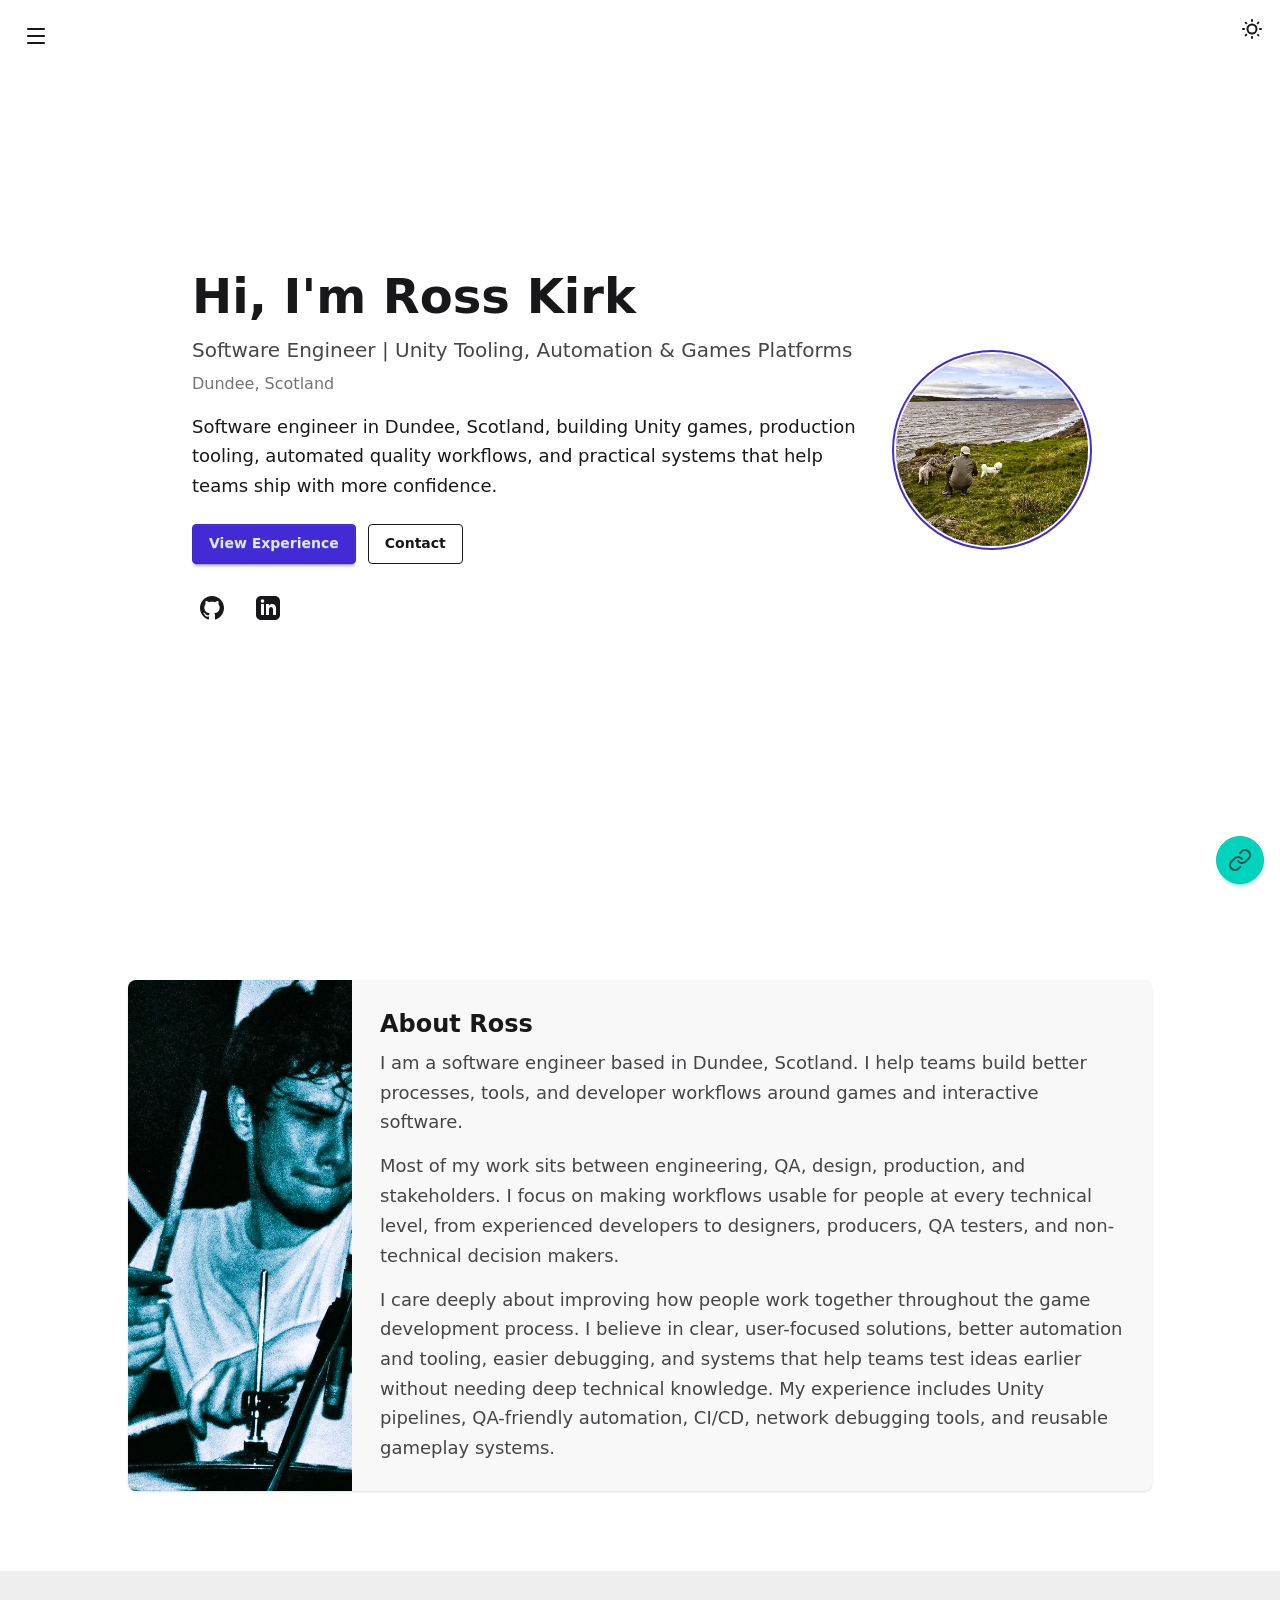
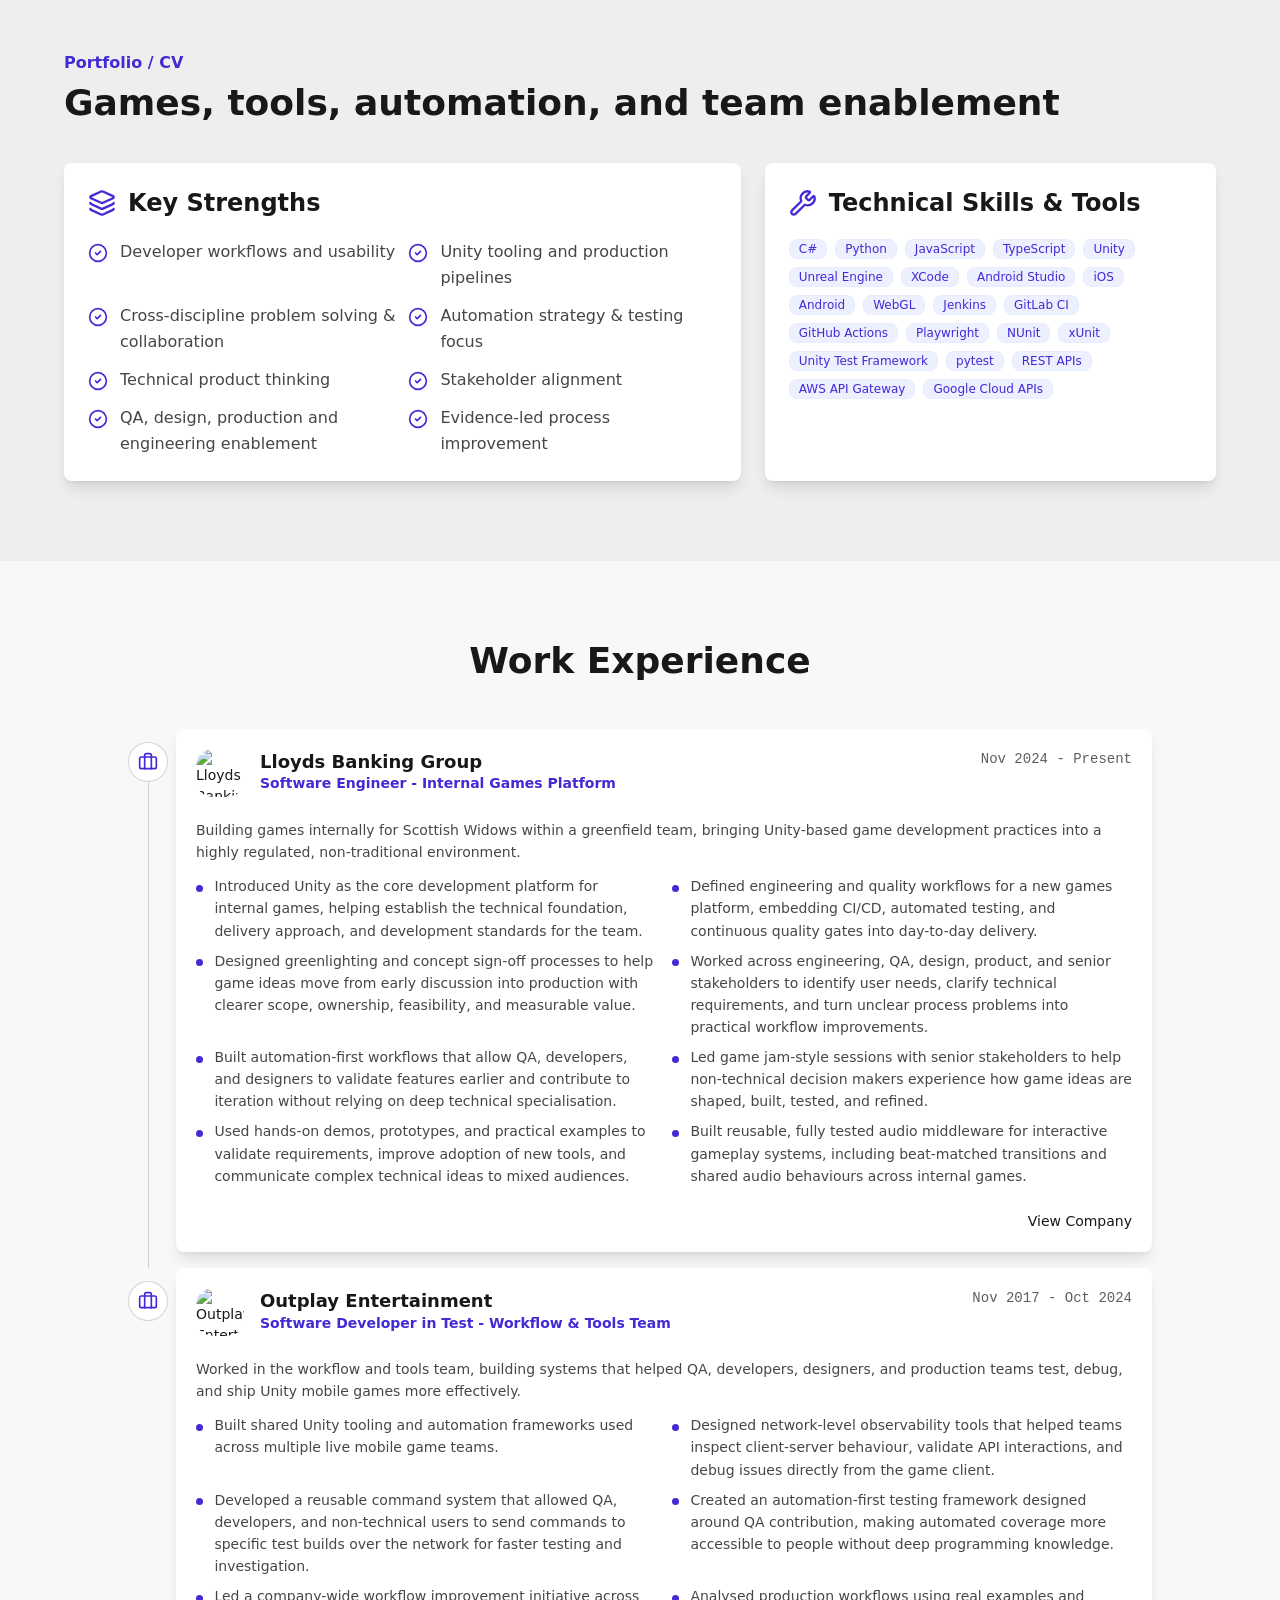
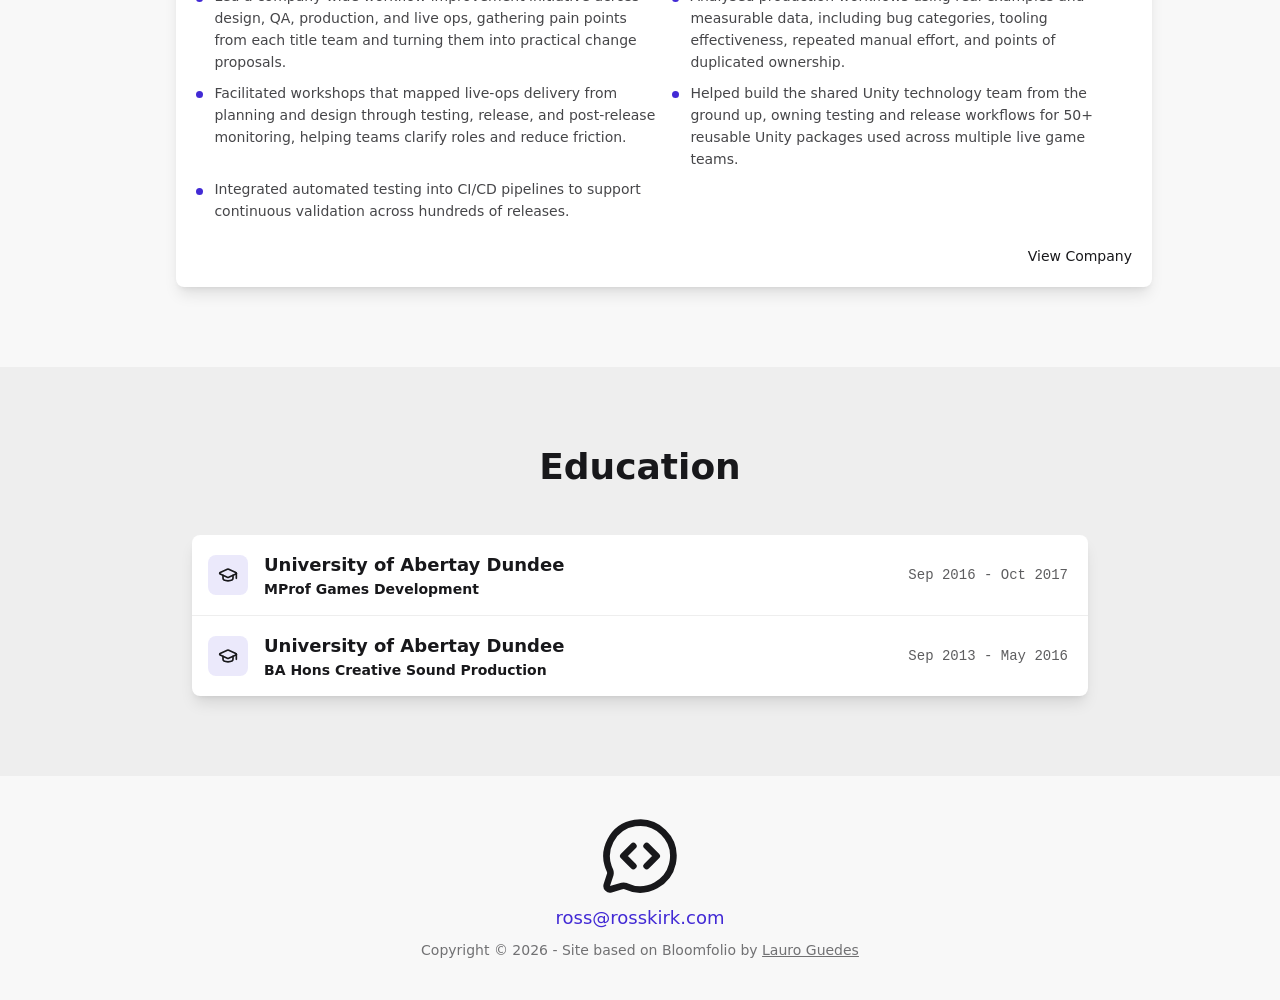
==== commit edee5a69: "Deploy dev site - df6c4ab256679607ae157443595f65010bf3accd ross-kirk/mainpage-bloomfolio@df6c4ab2566" ====
--- a/index.html
+++ b/index.html
@@ -68,7 +68,7 @@
 <p>Most of my work sits between engineering, QA, design, production, and stakeholders. I focus on making workflows usable for people at every technical level, from experienced developers to designers, producers, QA testers, and non-technical decision makers.</p>
 <p>I care deeply about improving how people work together throughout the game development process. I believe in clear, user-focused solutions, better automation and tooling, easier debugging, and systems that help teams test ideas earlier without needing deep technical knowledge. My experience includes Unity pipelines, QA-friendly automation, CI/CD, network debugging tools, and reusable gameplay systems.</p> </div> </div> </div> </div> </div> </section>  <!-- CV Snapshot Section --> <section id="cv" class="py-20 px-4 bg-base-300"> <div class="max-w-6xl mx-auto"> <div class="mb-10"> <p class="text-primary font-semibold mb-2">Portfolio / CV</p> <h2 class="text-4xl font-bold">
 Games, tools, automation, and team enablement
-</h2> </div> <div class="grid gap-6 lg:grid-cols-[1.2fr_0.8fr]"> <section class="bg-base-100 rounded-box p-6 shadow-lg"> <div class="flex items-center gap-3 mb-5"> <svg xmlns="http://www.w3.org/2000/svg" width="24" height="24" viewBox="0 0 24 24" fill="none" stroke="currentColor" stroke-width="2" stroke-linecap="round" stroke-linejoin="round" class="lucide lucide-layers size-7 text-primary"> <path d="M12.83 2.18a2 2 0 0 0-1.66 0L2.6 6.08a1 1 0 0 0 0 1.83l8.58 3.91a2 2 0 0 0 1.66 0l8.58-3.9a1 1 0 0 0 0-1.83z"></path><path d="M2 12a1 1 0 0 0 .58.91l8.6 3.91a2 2 0 0 0 1.65 0l8.58-3.9A1 1 0 0 0 22 12"></path><path d="M2 17a1 1 0 0 0 .58.91l8.6 3.91a2 2 0 0 0 1.65 0l8.58-3.9A1 1 0 0 0 22 17"></path>  </svg> <h3 class="text-2xl font-bold">Key Strengths</h3> </div> <ul class="grid gap-3 sm:grid-cols-2"> <li class="flex gap-3 text-base-content/80 leading-relaxed"> <svg xmlns="http://www.w3.org/2000/svg" width="24" height="24" viewBox="0 0 24 24" fill="none" stroke="currentColor" stroke-width="2" stroke-linecap="round" stroke-linejoin="round" class="lucide lucide-circle-check size-5 mt-1 shrink-0 text-primary"> <circle cx="12" cy="12" r="10"></circle><path d="m9 12 2 2 4-4"></path>  </svg> <span>Developer workflows and usability</span> </li><li class="flex gap-3 text-base-content/80 leading-relaxed"> <svg xmlns="http://www.w3.org/2000/svg" width="24" height="24" viewBox="0 0 24 24" fill="none" stroke="currentColor" stroke-width="2" stroke-linecap="round" stroke-linejoin="round" class="lucide lucide-circle-check size-5 mt-1 shrink-0 text-primary"> <circle cx="12" cy="12" r="10"></circle><path d="m9 12 2 2 4-4"></path>  </svg> <span>Unity tooling and production pipelines</span> </li><li class="flex gap-3 text-base-content/80 leading-relaxed"> <svg xmlns="http://www.w3.org/2000/svg" width="24" height="24" viewBox="0 0 24 24" fill="none" stroke="currentColor" stroke-width="2" stroke-linecap="round" stroke-linejoin="round" class="lucide lucide-circle-check size-5 mt-1 shrink-0 text-primary"> <circle cx="12" cy="12" r="10"></circle><path d="m9 12 2 2 4-4"></path>  </svg> <span>Cross-discipline problem solving</span> </li><li class="flex gap-3 text-base-content/80 leading-relaxed"> <svg xmlns="http://www.w3.org/2000/svg" width="24" height="24" viewBox="0 0 24 24" fill="none" stroke="currentColor" stroke-width="2" stroke-linecap="round" stroke-linejoin="round" class="lucide lucide-circle-check size-5 mt-1 shrink-0 text-primary"> <circle cx="12" cy="12" r="10"></circle><path d="m9 12 2 2 4-4"></path>  </svg> <span>Automation strategy</span> </li><li class="flex gap-3 text-base-content/80 leading-relaxed"> <svg xmlns="http://www.w3.org/2000/svg" width="24" height="24" viewBox="0 0 24 24" fill="none" stroke="currentColor" stroke-width="2" stroke-linecap="round" stroke-linejoin="round" class="lucide lucide-circle-check size-5 mt-1 shrink-0 text-primary"> <circle cx="12" cy="12" r="10"></circle><path d="m9 12 2 2 4-4"></path>  </svg> <span>Technical product thinking</span> </li><li class="flex gap-3 text-base-content/80 leading-relaxed"> <svg xmlns="http://www.w3.org/2000/svg" width="24" height="24" viewBox="0 0 24 24" fill="none" stroke="currentColor" stroke-width="2" stroke-linecap="round" stroke-linejoin="round" class="lucide lucide-circle-check size-5 mt-1 shrink-0 text-primary"> <circle cx="12" cy="12" r="10"></circle><path d="m9 12 2 2 4-4"></path>  </svg> <span>Stakeholder alignment</span> </li><li class="flex gap-3 text-base-content/80 leading-relaxed"> <svg xmlns="http://www.w3.org/2000/svg" width="24" height="24" viewBox="0 0 24 24" fill="none" stroke="currentColor" stroke-width="2" stroke-linecap="round" stroke-linejoin="round" class="lucide lucide-circle-check size-5 mt-1 shrink-0 text-primary"> <circle cx="12" cy="12" r="10"></circle><path d="m9 12 2 2 4-4"></path>  </svg> <span>QA, design, production and engineering enablement</span> </li><li class="flex gap-3 text-base-content/80 leading-relaxed"> <svg xmlns="http://www.w3.org/2000/svg" width="24" height="24" viewBox="0 0 24 24" fill="none" stroke="currentColor" stroke-width="2" stroke-linecap="round" stroke-linejoin="round" class="lucide lucide-circle-check size-5 mt-1 shrink-0 text-primary"> <circle cx="12" cy="12" r="10"></circle><path d="m9 12 2 2 4-4"></path>  </svg> <span>Evidence-led process improvement</span> </li> </ul> </section> <section class="bg-base-100 rounded-box p-6 shadow-lg"> <div class="flex items-center gap-3 mb-5"> <svg xmlns="http://www.w3.org/2000/svg" width="24" height="24" viewBox="0 0 24 24" fill="none" stroke="currentColor" stroke-width="2" stroke-linecap="round" stroke-linejoin="round" class="lucide lucide-wrench size-7 text-primary"> <path d="M14.7 6.3a1 1 0 0 0 0 1.4l1.6 1.6a1 1 0 0 0 1.4 0l3.106-3.105c.32-.322.863-.22.983.218a6 6 0 0 1-8.259 7.057l-7.91 7.91a1 1 0 0 1-2.999-3l7.91-7.91a6 6 0 0 1 7.057-8.259c.438.12.54.662.219.984z"></path>  </svg> <h3 class="text-2xl font-bold">Technical Skills</h3> </div> <div class="flex flex-wrap gap-2"> <span class="badge badge-sm badge-soft badge-primary">C#</span><span class="badge badge-sm badge-soft badge-primary">Python</span><span class="badge badge-sm badge-soft badge-primary">JavaScript</span><span class="badge badge-sm badge-soft badge-primary">TypeScript</span><span class="badge badge-sm badge-soft badge-primary">Unity</span><span class="badge badge-sm badge-soft badge-primary">Unreal Engine</span><span class="badge badge-sm badge-soft badge-primary">Jenkins</span><span class="badge badge-sm badge-soft badge-primary">GitLab CI</span><span class="badge badge-sm badge-soft badge-primary">GitHub Actions</span><span class="badge badge-sm badge-soft badge-primary">Cypress</span><span class="badge badge-sm badge-soft badge-primary">Playwright</span><span class="badge badge-sm badge-soft badge-primary">NUnit</span><span class="badge badge-sm badge-soft badge-primary">xUnit</span> </div> </section> </div> </div> </section> <!-- Projects Section -->  <!-- TikTok Section -->  <!-- Work Experience Section --> <section id="work" class="py-16 px-4 sm:py-20 bg-base-200" data-astro-cid-zhxkjw2l> <div class="mx-auto max-w-5xl" data-astro-cid-zhxkjw2l> <div class="text-center mb-12" data-astro-cid-zhxkjw2l> <h2 class="text-4xl font-bold" data-astro-cid-zhxkjw2l>Work Experience</h2>  </div> <ul class="experience-list" data-astro-cid-zhxkjw2l> <li class="experience-item" data-astro-cid-zhxkjw2l> <div class="experience-line" aria-hidden="true" data-astro-cid-zhxkjw2l></div> <div class="experience-marker" data-astro-cid-zhxkjw2l> <svg xmlns="http://www.w3.org/2000/svg" width="24" height="24" viewBox="0 0 24 24" fill="none" stroke="currentColor" stroke-width="2" stroke-linecap="round" stroke-linejoin="round" data-astro-cid-zhxkjw2l="true" class="lucide lucide-briefcase size-5 text-primary"> <path d="M16 20V4a2 2 0 0 0-2-2h-4a2 2 0 0 0-2 2v16"></path><rect width="20" height="14" x="2" y="6" rx="2"></rect>  </svg> </div> <article class="card bg-base-100 shadow-lg" data-astro-cid-zhxkjw2l> <div class="card-body experience-card-body" data-astro-cid-zhxkjw2l> <div class="flex flex-col gap-3 sm:flex-row sm:items-start sm:justify-between" data-astro-cid-zhxkjw2l> <div class="flex items-center gap-4" data-astro-cid-zhxkjw2l> <div class="avatar" data-astro-cid-zhxkjw2l> <div class="w-12 mask mask-squircle company-logo-bg" data-astro-cid-zhxkjw2l> <img src="https://www.lloydsbankinggroup.com/content/dam/gca/images/press-releases/logos/square-brand-logos/lbg-logo-square.png" alt="Lloyds Banking Group" class="object-contain w-full h-full" data-astro-cid-zhxkjw2l> </div> </div> <div data-astro-cid-zhxkjw2l> <h3 class="card-title leading-tight" data-astro-cid-zhxkjw2l>Lloyds Banking Group</h3> <p class="text-primary font-semibold" data-astro-cid-zhxkjw2l> Software Engineer - Internal Games Platform </p> </div> </div> <time class="font-mono text-sm text-base-content/70 whitespace-nowrap" data-astro-cid-zhxkjw2l> Nov 2024 - Present </time> </div> <div class="experience-content text-base-content/80" data-astro-cid-zhxkjw2l> <p>Building games internally for Scottish Widows within a greenfield team, bringing Unity-based game development practices into a highly regulated, non-traditional environment.</p>
+</h2> </div> <div class="grid gap-6 lg:grid-cols-[1.2fr_0.8fr]"> <section class="bg-base-100 rounded-box p-6 shadow-lg"> <div class="flex items-center gap-3 mb-5"> <svg xmlns="http://www.w3.org/2000/svg" width="24" height="24" viewBox="0 0 24 24" fill="none" stroke="currentColor" stroke-width="2" stroke-linecap="round" stroke-linejoin="round" class="lucide lucide-layers size-7 text-primary"> <path d="M12.83 2.18a2 2 0 0 0-1.66 0L2.6 6.08a1 1 0 0 0 0 1.83l8.58 3.91a2 2 0 0 0 1.66 0l8.58-3.9a1 1 0 0 0 0-1.83z"></path><path d="M2 12a1 1 0 0 0 .58.91l8.6 3.91a2 2 0 0 0 1.65 0l8.58-3.9A1 1 0 0 0 22 12"></path><path d="M2 17a1 1 0 0 0 .58.91l8.6 3.91a2 2 0 0 0 1.65 0l8.58-3.9A1 1 0 0 0 22 17"></path>  </svg> <h3 class="text-2xl font-bold"> Key Strengths </h3> </div> <ul class="grid gap-3 sm:grid-cols-2"> <li class="flex gap-3 text-base-content/80 leading-relaxed"> <svg xmlns="http://www.w3.org/2000/svg" width="24" height="24" viewBox="0 0 24 24" fill="none" stroke="currentColor" stroke-width="2" stroke-linecap="round" stroke-linejoin="round" class="lucide lucide-circle-check size-5 mt-1 shrink-0 text-primary"> <circle cx="12" cy="12" r="10"></circle><path d="m9 12 2 2 4-4"></path>  </svg> <span>Developer workflows and usability</span> </li><li class="flex gap-3 text-base-content/80 leading-relaxed"> <svg xmlns="http://www.w3.org/2000/svg" width="24" height="24" viewBox="0 0 24 24" fill="none" stroke="currentColor" stroke-width="2" stroke-linecap="round" stroke-linejoin="round" class="lucide lucide-circle-check size-5 mt-1 shrink-0 text-primary"> <circle cx="12" cy="12" r="10"></circle><path d="m9 12 2 2 4-4"></path>  </svg> <span>Unity tooling and production pipelines</span> </li><li class="flex gap-3 text-base-content/80 leading-relaxed"> <svg xmlns="http://www.w3.org/2000/svg" width="24" height="24" viewBox="0 0 24 24" fill="none" stroke="currentColor" stroke-width="2" stroke-linecap="round" stroke-linejoin="round" class="lucide lucide-circle-check size-5 mt-1 shrink-0 text-primary"> <circle cx="12" cy="12" r="10"></circle><path d="m9 12 2 2 4-4"></path>  </svg> <span>Cross-discipline problem solving &amp; collaboration</span> </li><li class="flex gap-3 text-base-content/80 leading-relaxed"> <svg xmlns="http://www.w3.org/2000/svg" width="24" height="24" viewBox="0 0 24 24" fill="none" stroke="currentColor" stroke-width="2" stroke-linecap="round" stroke-linejoin="round" class="lucide lucide-circle-check size-5 mt-1 shrink-0 text-primary"> <circle cx="12" cy="12" r="10"></circle><path d="m9 12 2 2 4-4"></path>  </svg> <span>Automation strategy &amp; testing focus</span> </li><li class="flex gap-3 text-base-content/80 leading-relaxed"> <svg xmlns="http://www.w3.org/2000/svg" width="24" height="24" viewBox="0 0 24 24" fill="none" stroke="currentColor" stroke-width="2" stroke-linecap="round" stroke-linejoin="round" class="lucide lucide-circle-check size-5 mt-1 shrink-0 text-primary"> <circle cx="12" cy="12" r="10"></circle><path d="m9 12 2 2 4-4"></path>  </svg> <span>Technical product thinking</span> </li><li class="flex gap-3 text-base-content/80 leading-relaxed"> <svg xmlns="http://www.w3.org/2000/svg" width="24" height="24" viewBox="0 0 24 24" fill="none" stroke="currentColor" stroke-width="2" stroke-linecap="round" stroke-linejoin="round" class="lucide lucide-circle-check size-5 mt-1 shrink-0 text-primary"> <circle cx="12" cy="12" r="10"></circle><path d="m9 12 2 2 4-4"></path>  </svg> <span>Stakeholder alignment</span> </li><li class="flex gap-3 text-base-content/80 leading-relaxed"> <svg xmlns="http://www.w3.org/2000/svg" width="24" height="24" viewBox="0 0 24 24" fill="none" stroke="currentColor" stroke-width="2" stroke-linecap="round" stroke-linejoin="round" class="lucide lucide-circle-check size-5 mt-1 shrink-0 text-primary"> <circle cx="12" cy="12" r="10"></circle><path d="m9 12 2 2 4-4"></path>  </svg> <span>QA, design, production and engineering enablement</span> </li><li class="flex gap-3 text-base-content/80 leading-relaxed"> <svg xmlns="http://www.w3.org/2000/svg" width="24" height="24" viewBox="0 0 24 24" fill="none" stroke="currentColor" stroke-width="2" stroke-linecap="round" stroke-linejoin="round" class="lucide lucide-circle-check size-5 mt-1 shrink-0 text-primary"> <circle cx="12" cy="12" r="10"></circle><path d="m9 12 2 2 4-4"></path>  </svg> <span>Evidence-led process improvement</span> </li> </ul> </section> <section class="bg-base-100 rounded-box p-6 shadow-lg"> <div class="flex items-center gap-3 mb-5"> <svg xmlns="http://www.w3.org/2000/svg" width="24" height="24" viewBox="0 0 24 24" fill="none" stroke="currentColor" stroke-width="2" stroke-linecap="round" stroke-linejoin="round" class="lucide lucide-wrench size-7 text-primary"> <path d="M14.7 6.3a1 1 0 0 0 0 1.4l1.6 1.6a1 1 0 0 0 1.4 0l3.106-3.105c.32-.322.863-.22.983.218a6 6 0 0 1-8.259 7.057l-7.91 7.91a1 1 0 0 1-2.999-3l7.91-7.91a6 6 0 0 1 7.057-8.259c.438.12.54.662.219.984z"></path>  </svg> <h3 class="text-2xl font-bold"> Technical Skills &amp; Tools </h3> </div> <div class="flex flex-wrap gap-2"> <span class="badge badge-sm badge-soft badge-primary">C#</span><span class="badge badge-sm badge-soft badge-primary">Python</span><span class="badge badge-sm badge-soft badge-primary">JavaScript</span><span class="badge badge-sm badge-soft badge-primary">TypeScript</span><span class="badge badge-sm badge-soft badge-primary">Unity</span><span class="badge badge-sm badge-soft badge-primary">Unreal Engine</span><span class="badge badge-sm badge-soft badge-primary">XCode</span><span class="badge badge-sm badge-soft badge-primary">Android Studio</span><span class="badge badge-sm badge-soft badge-primary">iOS</span><span class="badge badge-sm badge-soft badge-primary">Android</span><span class="badge badge-sm badge-soft badge-primary">WebGL</span><span class="badge badge-sm badge-soft badge-primary">Jenkins</span><span class="badge badge-sm badge-soft badge-primary">GitLab CI</span><span class="badge badge-sm badge-soft badge-primary">GitHub Actions</span><span class="badge badge-sm badge-soft badge-primary">Playwright</span><span class="badge badge-sm badge-soft badge-primary">NUnit</span><span class="badge badge-sm badge-soft badge-primary">xUnit</span><span class="badge badge-sm badge-soft badge-primary">Unity Test Framework</span><span class="badge badge-sm badge-soft badge-primary">pytest</span><span class="badge badge-sm badge-soft badge-primary">REST APIs</span><span class="badge badge-sm badge-soft badge-primary">AWS API Gateway</span><span class="badge badge-sm badge-soft badge-primary">Google Cloud APIs</span> </div> </section> </div> </div> </section> <!-- Projects Section -->  <!-- TikTok Section -->  <!-- Work Experience Section --> <section id="work" class="py-16 px-4 sm:py-20 bg-base-200" data-astro-cid-zhxkjw2l> <div class="mx-auto max-w-5xl" data-astro-cid-zhxkjw2l> <div class="text-center mb-12" data-astro-cid-zhxkjw2l> <h2 class="text-4xl font-bold" data-astro-cid-zhxkjw2l>Work Experience</h2>  </div> <ul class="experience-list" data-astro-cid-zhxkjw2l> <li class="experience-item" data-astro-cid-zhxkjw2l> <div class="experience-line" aria-hidden="true" data-astro-cid-zhxkjw2l></div> <div class="experience-marker" data-astro-cid-zhxkjw2l> <svg xmlns="http://www.w3.org/2000/svg" width="24" height="24" viewBox="0 0 24 24" fill="none" stroke="currentColor" stroke-width="2" stroke-linecap="round" stroke-linejoin="round" data-astro-cid-zhxkjw2l="true" class="lucide lucide-briefcase size-5 text-primary"> <path d="M16 20V4a2 2 0 0 0-2-2h-4a2 2 0 0 0-2 2v16"></path><rect width="20" height="14" x="2" y="6" rx="2"></rect>  </svg> </div> <article class="card bg-base-100 shadow-lg" data-astro-cid-zhxkjw2l> <div class="card-body experience-card-body" data-astro-cid-zhxkjw2l> <div class="flex flex-col gap-3 sm:flex-row sm:items-start sm:justify-between" data-astro-cid-zhxkjw2l> <div class="flex items-center gap-4" data-astro-cid-zhxkjw2l> <div class="avatar" data-astro-cid-zhxkjw2l> <div class="w-12 mask mask-squircle company-logo-bg" data-astro-cid-zhxkjw2l> <img src="https://www.lloydsbankinggroup.com/content/dam/gca/images/press-releases/logos/square-brand-logos/lbg-logo-square.png" alt="Lloyds Banking Group" class="object-contain w-full h-full" data-astro-cid-zhxkjw2l> </div> </div> <div data-astro-cid-zhxkjw2l> <h3 class="card-title leading-tight" data-astro-cid-zhxkjw2l>Lloyds Banking Group</h3> <p class="text-primary font-semibold" data-astro-cid-zhxkjw2l> Software Engineer - Internal Games Platform </p> </div> </div> <time class="font-mono text-sm text-base-content/70 whitespace-nowrap" data-astro-cid-zhxkjw2l> Nov 2024 - Present </time> </div> <div class="experience-content text-base-content/80" data-astro-cid-zhxkjw2l> <p>Building games internally for Scottish Widows within a greenfield team, bringing Unity-based game development practices into a highly regulated, non-traditional environment.</p>
 <ul>
 <li>Introduced Unity as the core development platform for internal games, helping establish the technical foundation, delivery approach, and development standards for the team.</li>
 <li>Defined engineering and quality workflows for a new games platform, embedding CI/CD, automated testing, and continuous quality gates into day-to-day delivery.</li>
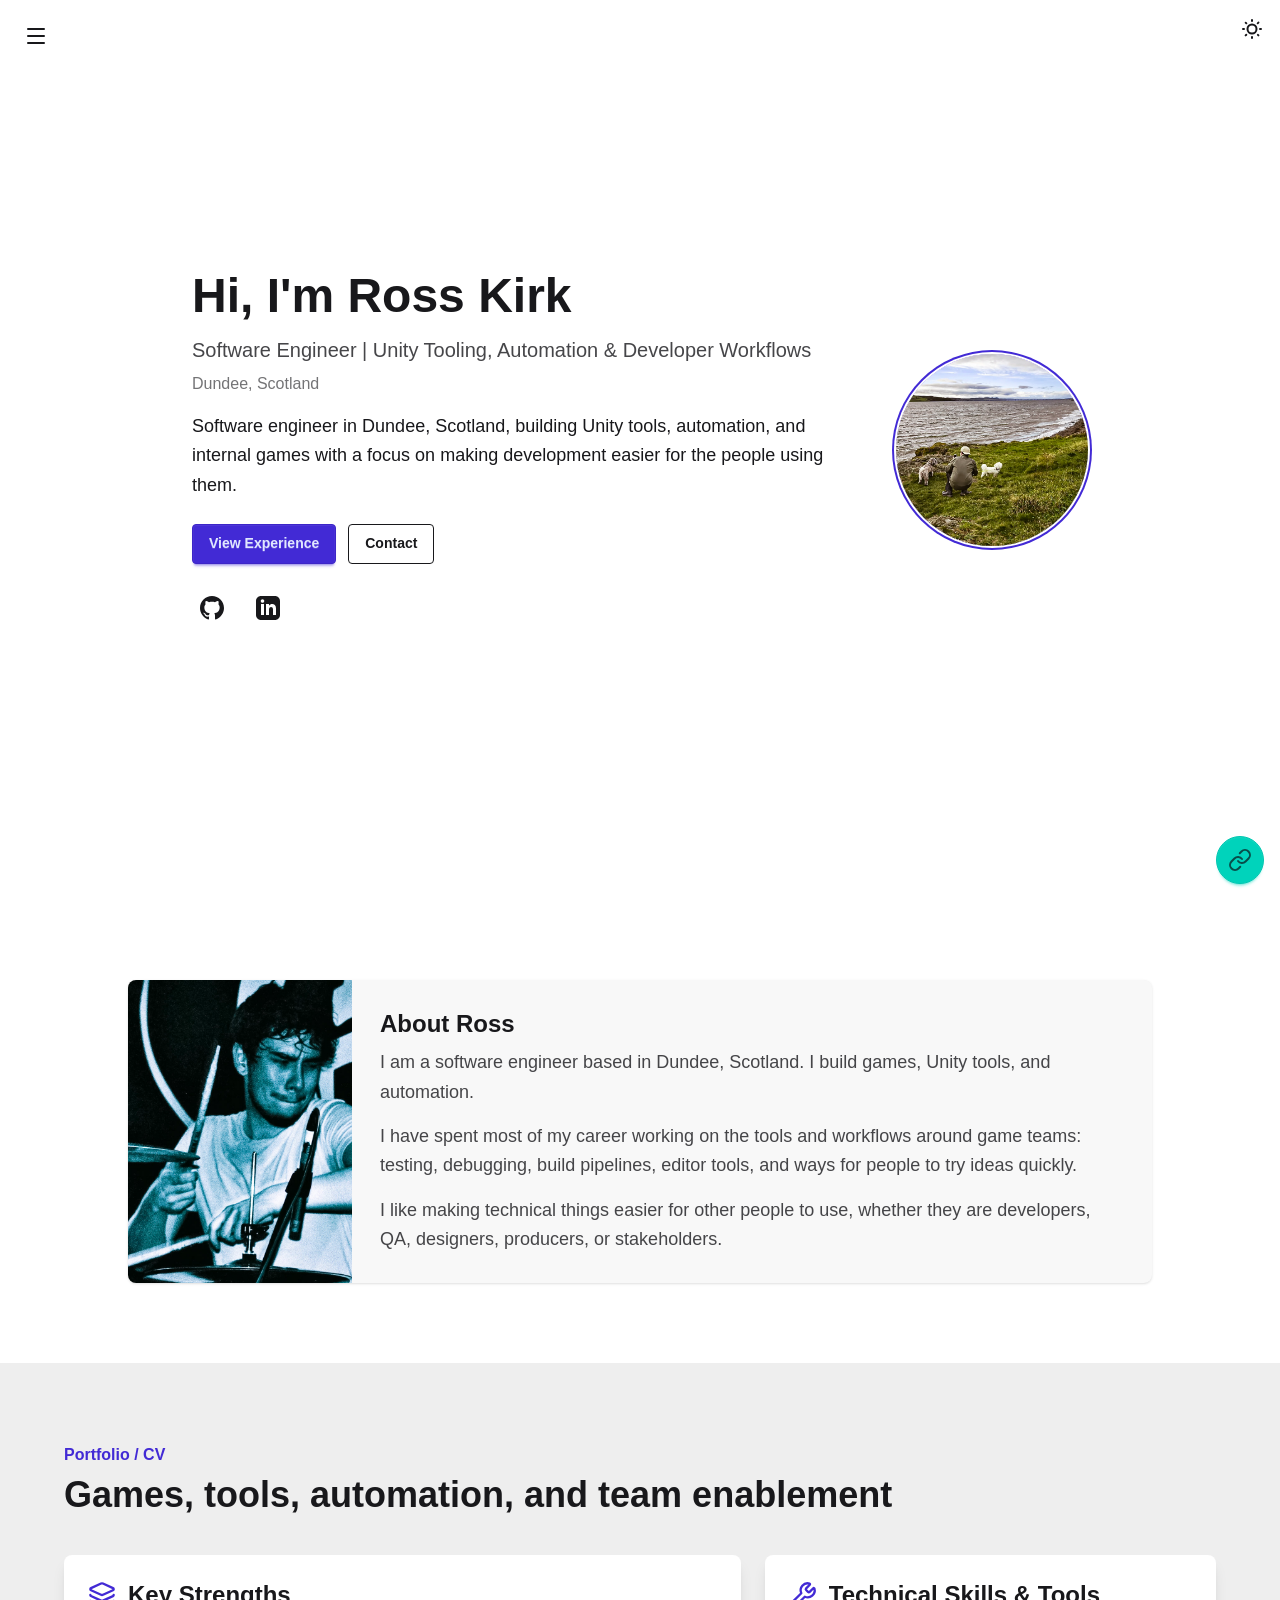
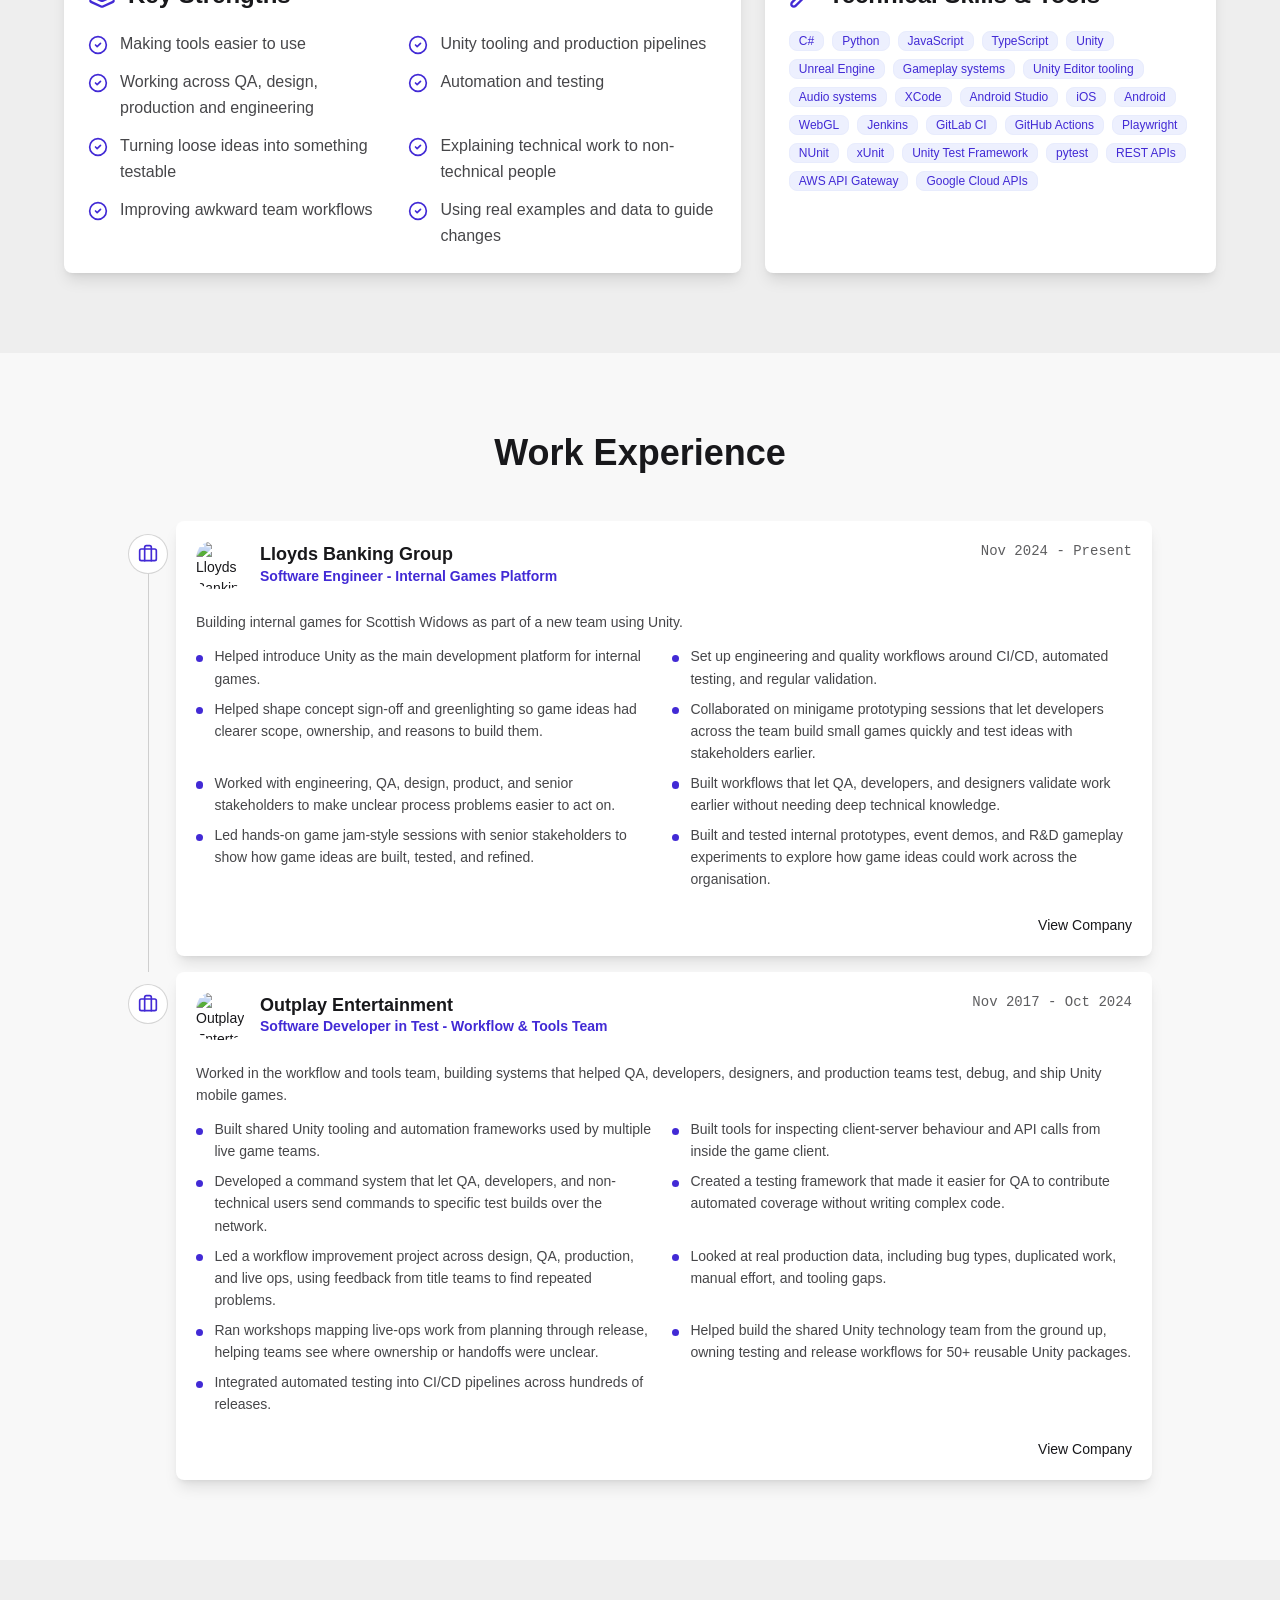
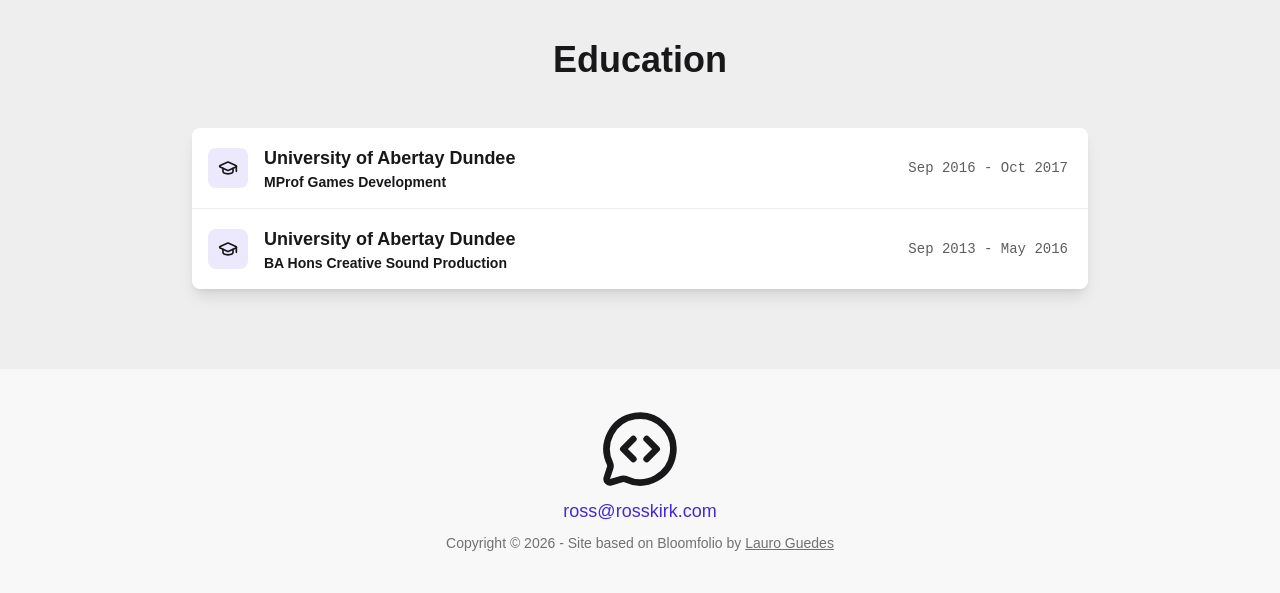
==== commit 2b003ec8: "Deploy dev site - d156ac16c6b42503a4b6da46d3ba8e84803993d9 ross-kirk/mainpage-bloomfolio@d156ac16c6b" ====
--- a/index.html
+++ b/index.html
@@ -1,4 +1,4 @@
-<!DOCTYPE html><html lang="en" data-astro-transition-scope="astro-smooz4hq-1"> <head><meta charset="UTF-8"><meta name="viewport" content="width=device-width"><meta name="description" content="Software engineer in Dundee, Scotland, building Unity games, production tooling, automated quality workflows, and practical systems that help teams ship with more confidence."><link rel="icon" type="image/svg+xml" href="/favicon.svg"><meta name="generator" content="Astro v5.18.1"><title>Ross Kirk - Portfolio</title><!-- View Transitions --><meta name="astro-view-transitions-enabled" content="true"><meta name="astro-view-transitions-fallback" content="animate"><script type="module" src="/_astro/ClientRouter.astro_astro_type_script_index_0_lang.CDGfc0hd.js"></script><!-- Open Graph / Social Media --><meta property="og:title" content="Ross Kirk - Portfolio"><meta property="og:description" content="Software engineer in Dundee, Scotland, building Unity games, production tooling, automated quality workflows, and practical systems that help teams ship with more confidence."><meta property="og:type" content="website"><meta property="og:url" content="http://localhost:4322"><meta property="og:image" content="http://localhost:4322/images/og_home.png"><!-- Twitter --><meta name="twitter:card" content="summary_large_image"><meta name="twitter:title" content="Ross Kirk - Portfolio"><meta name="twitter:description" content="Software engineer in Dundee, Scotland, building Unity games, production tooling, automated quality workflows, and practical systems that help teams ship with more confidence."><meta name="twitter:image" content="http://localhost:4322/images/og_home.png"><!-- TikTok Embed Script --><script async src="https://www.tiktok.com/embed.js"></script><link rel="stylesheet" href="/_astro/_slug_.Dz73zl2f.css">
+<!DOCTYPE html><html lang="en" data-astro-transition-scope="astro-smooz4hq-1"> <head><meta charset="UTF-8"><meta name="viewport" content="width=device-width"><meta name="description" content="Software engineer in Dundee, Scotland, building Unity tools, automation, and internal games with a focus on making development easier for the people using them."><link rel="icon" type="image/svg+xml" href="/favicon.svg"><meta name="generator" content="Astro v5.18.2"><title>Ross Kirk - Portfolio</title><!-- View Transitions --><meta name="astro-view-transitions-enabled" content="true"><meta name="astro-view-transitions-fallback" content="animate"><script type="module" src="/_astro/ClientRouter.astro_astro_type_script_index_0_lang.CDGfc0hd.js"></script><!-- Open Graph / Social Media --><meta property="og:title" content="Ross Kirk - Portfolio"><meta property="og:description" content="Software engineer in Dundee, Scotland, building Unity tools, automation, and internal games with a focus on making development easier for the people using them."><meta property="og:type" content="website"><meta property="og:url" content="http://localhost:4322"><meta property="og:image" content="http://localhost:4322/images/og_home.png"><!-- Twitter --><meta name="twitter:card" content="summary_large_image"><meta name="twitter:title" content="Ross Kirk - Portfolio"><meta name="twitter:description" content="Software engineer in Dundee, Scotland, building Unity tools, automation, and internal games with a focus on making development easier for the people using them."><meta name="twitter:image" content="http://localhost:4322/images/og_home.png"><!-- TikTok Embed Script --><script async src="https://www.tiktok.com/embed.js"></script><link rel="stylesheet" href="/_astro/_slug_.4nFvRbn2.css">
 <style>.about-content[data-astro-cid-v2cbyr3p]{line-height:1.65}.about-content[data-astro-cid-v2cbyr3p] p{margin:0 0 .9rem}.about-content[data-astro-cid-v2cbyr3p] p:last-child{margin-bottom:0}.experience-list[data-astro-cid-zhxkjw2l]{display:grid;gap:1rem}.experience-item[data-astro-cid-zhxkjw2l]{position:relative;padding-left:3rem}.experience-line[data-astro-cid-zhxkjw2l]{position:absolute;top:2.5rem;bottom:-1rem;left:1.25rem;width:1px;background:color-mix(in srgb,currentColor 18%,transparent)}.experience-marker[data-astro-cid-zhxkjw2l]{position:absolute;top:.8rem;left:0;display:grid;place-items:center;width:2.5rem;height:2.5rem;border:1px solid color-mix(in srgb,currentColor 18%,transparent);border-radius:999px;background:var(--color-base-100)}.experience-card-body[data-astro-cid-zhxkjw2l]{padding:1.25rem}.experience-content[data-astro-cid-zhxkjw2l]{margin-top:.9rem;line-height:1.58}.experience-content[data-astro-cid-zhxkjw2l].compact{margin-top:0}.experience-content[data-astro-cid-zhxkjw2l] p{margin:0 0 .75rem}.experience-content[data-astro-cid-zhxkjw2l] ul{display:grid;gap:.5rem 1rem;margin:.75rem 0 0;padding:0;list-style:none}.experience-content[data-astro-cid-zhxkjw2l] li{position:relative;padding-left:1.15rem}.experience-content[data-astro-cid-zhxkjw2l] li:before{content:"";position:absolute;top:.68em;left:0;width:.45rem;height:.45rem;border-radius:999px;background:var(--color-primary)}.company-logo-bg[data-astro-cid-zhxkjw2l]{background-color:#fff}.education-summary[data-astro-cid-zhxkjw2l]{display:grid;grid-template-columns:2.5rem minmax(0,1fr) auto;align-items:center;gap:1rem}.education-date-mobile[data-astro-cid-zhxkjw2l]{display:none;margin-top:.35rem}[data-astro-cid-zhxkjw2l][data-theme=dark] .company-logo-bg[data-astro-cid-zhxkjw2l]{background-color:#fff}@media(max-width:640px){.experience-item[data-astro-cid-zhxkjw2l]{padding-left:0;padding-top:0}.experience-marker[data-astro-cid-zhxkjw2l],.experience-line[data-astro-cid-zhxkjw2l]{display:none}.experience-card-body[data-astro-cid-zhxkjw2l]{padding:1rem}.experience-content[data-astro-cid-zhxkjw2l]{line-height:1.65}.education-summary[data-astro-cid-zhxkjw2l]{grid-template-columns:2.5rem minmax(0,1fr);align-items:start;gap:.85rem}.education-icon[data-astro-cid-zhxkjw2l]{padding-top:.15rem}.education-date[data-astro-cid-zhxkjw2l]{display:none}.education-date-mobile[data-astro-cid-zhxkjw2l]{display:block}}@media(min-width:1024px){.experience-content[data-astro-cid-zhxkjw2l] ul{grid-template-columns:repeat(2,minmax(0,1fr))}}.tiktok-card-wrapper[data-astro-cid-ju7htzdd]{width:100%;height:100%;display:flex;flex-direction:column;justify-content:flex-start;align-items:center}.tiktok-card[data-astro-cid-ju7htzdd]{width:100%;max-width:605px;min-width:325px;transform-origin:top center;background:transparent;border:none;box-shadow:none;display:flex;flex-direction:column;align-items:center}.tiktok-embed-container[data-astro-cid-ju7htzdd]{position:relative;width:100%;overflow:hidden;background:transparent;border-radius:.9rem .9rem 0 0}.tiktok-embed[data-astro-cid-ju7htzdd]{margin:0 auto;width:100%;position:relative;overflow:hidden;border-radius:.9rem .9rem 0 0;display:block}.tiktok-card-body[data-astro-cid-ju7htzdd]{margin-top:0;width:100%;box-sizing:border-box}.tiktok-embed[data-astro-cid-ju7htzdd] iframe[data-astro-cid-ju7htzdd]{border:none!important;border-radius:.9rem .9rem 0 0!important;display:block;width:calc(100% + 2px)!important;height:auto!important;margin:-1px -1px 0;position:relative}
 </style><style>[data-astro-transition-scope="astro-smooz4hq-1"] { view-transition-name: astro-smooz4hq-1; }@layer astro { ::view-transition-old(astro-smooz4hq-1) { 
 	animation-duration: 0.3s;
@@ -64,31 +64,31 @@
   // Run after view transitions
   document.addEventListener('astro:after-swap', setTheme);
 </script> </div>  <main> <!-- Hero Section (Always visible) --> <section id="hero" class="hero min-h-screen"> <div class="hero-content flex-col lg:flex-row-reverse max-w-7xl gap-8"> <div class="avatar"> <div class="w-48 ring-primary ring-offset-base-100 rounded-full ring-2 ring-offset-2"> <img src="/_astro/avatar.L6nccr63_2p2Yv3.webp" alt="Ross Kirk" loading="lazy" decoding="async" fetchpriority="auto" width="1369" height="1363"> </div> </div> <div class="max-w-2xl"> <h1 class="text-5xl font-bold mb-4">
-Hi, I'm Ross Kirk </h1> <p class="text-xl text-base-content/80 mb-2">Software Engineer | Unity Tooling, Automation &amp; Games Platforms</p> <p class="text-base-content/60 mb-4">Dundee, Scotland</p> <p class="text-lg leading-relaxed mb-6"> Software engineer in Dundee, Scotland, building Unity games, production tooling, automated quality workflows, and practical systems that help teams ship with more confidence. </p> <div class="flex flex-wrap gap-3 mb-6"> <a href="#work" class="btn btn-primary">View Experience</a> <a href="#contact" class="btn btn-outline">Contact</a> </div> <div class="flex gap-4"> <a href="https://github.com/ross-kirk" target="_blank" rel="noopener noreferrer" class="btn btn-circle btn-ghost" aria-label="GitHub"> <svg xmlns="http://www.w3.org/2000/svg" width="24" height="24" viewBox="0 0 24 24" fill="currentColor"> <path d="M12 0c-6.626 0-12 5.373-12 12 0 5.302 3.438 9.8 8.207 11.387.599.111.793-.261.793-.577v-2.234c-3.338.726-4.033-1.416-4.033-1.416-.546-1.387-1.333-1.756-1.333-1.756-1.089-.745.083-.729.083-.729 1.205.084 1.839 1.237 1.839 1.237 1.07 1.834 2.807 1.304 3.492.997.107-.775.418-1.305.762-1.604-2.665-.305-5.467-1.334-5.467-5.931 0-1.311.469-2.381 1.236-3.221-.124-.303-.535-1.524.117-3.176 0 0 1.008-.322 3.301 1.23.957-.266 1.983-.399 3.003-.404 1.02.005 2.047.138 3.006.404 2.291-1.552 3.297-1.23 3.297-1.23.653 1.653.242 2.874.118 3.176.77.84 1.235 1.911 1.235 3.221 0 4.609-2.807 5.624-5.479 5.921.43.372.823 1.102.823 2.222v3.293c0 .319.192.694.801.576 4.765-1.589 8.199-6.086 8.199-11.386 0-6.627-5.373-12-12-12z"></path> </svg> </a> <a href="https://linkedin.com/in/rosskirk01" target="_blank" rel="noopener noreferrer" class="btn btn-circle btn-ghost" aria-label="LinkedIn"> <svg xmlns="http://www.w3.org/2000/svg" width="24" height="24" viewBox="0 0 24 24" fill="currentColor"> <path d="M19 0h-14c-2.761 0-5 2.239-5 5v14c0 2.761 2.239 5 5 5h14c2.762 0 5-2.239 5-5v-14c0-2.761-2.238-5-5-5zm-11 19h-3v-11h3v11zm-1.5-12.268c-.966 0-1.75-.79-1.75-1.764s.784-1.764 1.75-1.764 1.75.79 1.75 1.764-.783 1.764-1.75 1.764zm13.5 12.268h-3v-5.604c0-3.368-4-3.113-4 0v5.604h-3v-11h3v1.765c1.396-2.586 7-2.777 7 2.476v6.759z"></path> </svg> </a>       </div> </div> </div> </section> <!-- About Section --> <section id="about" class="py-16 px-4 sm:py-20" data-astro-cid-v2cbyr3p> <div class="max-w-5xl mx-auto" data-astro-cid-v2cbyr3p> <div class="card bg-base-200 shadow-sm overflow-hidden" data-astro-cid-v2cbyr3p> <div class="grid gap-0 md:grid-cols-[14rem_1fr]" data-astro-cid-v2cbyr3p> <figure class="h-56 md:h-full bg-base-300" data-astro-cid-v2cbyr3p> <img src="/images/me.png" alt="About Ross" class="h-full w-full object-cover object-center" data-astro-cid-v2cbyr3p> </figure> <div class="card-body p-5 sm:p-7" data-astro-cid-v2cbyr3p> <h2 class="card-title text-2xl" data-astro-cid-v2cbyr3p>About Ross</h2> <div class="about-content text-base sm:text-lg text-base-content/80" data-astro-cid-v2cbyr3p> <p>I am a software engineer based in Dundee, Scotland. I help teams build better processes, tools, and developer workflows around games and interactive software.</p>
-<p>Most of my work sits between engineering, QA, design, production, and stakeholders. I focus on making workflows usable for people at every technical level, from experienced developers to designers, producers, QA testers, and non-technical decision makers.</p>
-<p>I care deeply about improving how people work together throughout the game development process. I believe in clear, user-focused solutions, better automation and tooling, easier debugging, and systems that help teams test ideas earlier without needing deep technical knowledge. My experience includes Unity pipelines, QA-friendly automation, CI/CD, network debugging tools, and reusable gameplay systems.</p> </div> </div> </div> </div> </div> </section>  <!-- CV Snapshot Section --> <section id="cv" class="py-20 px-4 bg-base-300"> <div class="max-w-6xl mx-auto"> <div class="mb-10"> <p class="text-primary font-semibold mb-2">Portfolio / CV</p> <h2 class="text-4xl font-bold">
+Hi, I'm Ross Kirk </h1> <p class="text-xl text-base-content/80 mb-2">Software Engineer | Unity Tooling, Automation &amp; Developer Workflows</p> <p class="text-base-content/60 mb-4">Dundee, Scotland</p> <p class="text-lg leading-relaxed mb-6"> Software engineer in Dundee, Scotland, building Unity tools, automation, and internal games with a focus on making development easier for the people using them. </p> <div class="flex flex-wrap gap-3 mb-6"> <a href="#work" class="btn btn-primary">View Experience</a> <a href="#contact" class="btn btn-outline">Contact</a> </div> <div class="flex gap-4"> <a href="https://github.com/ross-kirk" target="_blank" rel="noopener noreferrer" class="btn btn-circle btn-ghost" aria-label="GitHub"> <svg xmlns="http://www.w3.org/2000/svg" width="24" height="24" viewBox="0 0 24 24" fill="currentColor"> <path d="M12 0c-6.626 0-12 5.373-12 12 0 5.302 3.438 9.8 8.207 11.387.599.111.793-.261.793-.577v-2.234c-3.338.726-4.033-1.416-4.033-1.416-.546-1.387-1.333-1.756-1.333-1.756-1.089-.745.083-.729.083-.729 1.205.084 1.839 1.237 1.839 1.237 1.07 1.834 2.807 1.304 3.492.997.107-.775.418-1.305.762-1.604-2.665-.305-5.467-1.334-5.467-5.931 0-1.311.469-2.381 1.236-3.221-.124-.303-.535-1.524.117-3.176 0 0 1.008-.322 3.301 1.23.957-.266 1.983-.399 3.003-.404 1.02.005 2.047.138 3.006.404 2.291-1.552 3.297-1.23 3.297-1.23.653 1.653.242 2.874.118 3.176.77.84 1.235 1.911 1.235 3.221 0 4.609-2.807 5.624-5.479 5.921.43.372.823 1.102.823 2.222v3.293c0 .319.192.694.801.576 4.765-1.589 8.199-6.086 8.199-11.386 0-6.627-5.373-12-12-12z"></path> </svg> </a> <a href="https://linkedin.com/in/rosskirk01" target="_blank" rel="noopener noreferrer" class="btn btn-circle btn-ghost" aria-label="LinkedIn"> <svg xmlns="http://www.w3.org/2000/svg" width="24" height="24" viewBox="0 0 24 24" fill="currentColor"> <path d="M19 0h-14c-2.761 0-5 2.239-5 5v14c0 2.761 2.239 5 5 5h14c2.762 0 5-2.239 5-5v-14c0-2.761-2.238-5-5-5zm-11 19h-3v-11h3v11zm-1.5-12.268c-.966 0-1.75-.79-1.75-1.764s.784-1.764 1.75-1.764 1.75.79 1.75 1.764-.783 1.764-1.75 1.764zm13.5 12.268h-3v-5.604c0-3.368-4-3.113-4 0v5.604h-3v-11h3v1.765c1.396-2.586 7-2.777 7 2.476v6.759z"></path> </svg> </a>       </div> </div> </div> </section> <!-- About Section --> <section id="about" class="py-16 px-4 sm:py-20" data-astro-cid-v2cbyr3p> <div class="max-w-5xl mx-auto" data-astro-cid-v2cbyr3p> <div class="card bg-base-200 shadow-sm overflow-hidden" data-astro-cid-v2cbyr3p> <div class="grid gap-0 md:grid-cols-[14rem_1fr]" data-astro-cid-v2cbyr3p> <figure class="h-56 md:h-full bg-base-300" data-astro-cid-v2cbyr3p> <img src="/images/me.png" alt="About Ross" class="h-full w-full object-cover object-center" data-astro-cid-v2cbyr3p> </figure> <div class="card-body p-5 sm:p-7" data-astro-cid-v2cbyr3p> <h2 class="card-title text-2xl" data-astro-cid-v2cbyr3p>About Ross</h2> <div class="about-content text-base sm:text-lg text-base-content/80" data-astro-cid-v2cbyr3p> <p>I am a software engineer based in Dundee, Scotland. I build games, Unity tools, and automation.</p>
+<p>I have spent most of my career working on the tools and workflows around game teams: testing, debugging, build pipelines, editor tools, and ways for people to try ideas quickly.</p>
+<p>I like making technical things easier for other people to use, whether they are developers, QA, designers, producers, or stakeholders.</p> </div> </div> </div> </div> </div> </section>  <!-- CV Snapshot Section --> <section id="cv" class="py-20 px-4 bg-base-300"> <div class="max-w-6xl mx-auto"> <div class="mb-10"> <p class="text-primary font-semibold mb-2">Portfolio / CV</p> <h2 class="text-4xl font-bold">
 Games, tools, automation, and team enablement
-</h2> </div> <div class="grid gap-6 lg:grid-cols-[1.2fr_0.8fr]"> <section class="bg-base-100 rounded-box p-6 shadow-lg"> <div class="flex items-center gap-3 mb-5"> <svg xmlns="http://www.w3.org/2000/svg" width="24" height="24" viewBox="0 0 24 24" fill="none" stroke="currentColor" stroke-width="2" stroke-linecap="round" stroke-linejoin="round" class="lucide lucide-layers size-7 text-primary"> <path d="M12.83 2.18a2 2 0 0 0-1.66 0L2.6 6.08a1 1 0 0 0 0 1.83l8.58 3.91a2 2 0 0 0 1.66 0l8.58-3.9a1 1 0 0 0 0-1.83z"></path><path d="M2 12a1 1 0 0 0 .58.91l8.6 3.91a2 2 0 0 0 1.65 0l8.58-3.9A1 1 0 0 0 22 12"></path><path d="M2 17a1 1 0 0 0 .58.91l8.6 3.91a2 2 0 0 0 1.65 0l8.58-3.9A1 1 0 0 0 22 17"></path>  </svg> <h3 class="text-2xl font-bold"> Key Strengths </h3> </div> <ul class="grid gap-3 sm:grid-cols-2"> <li class="flex gap-3 text-base-content/80 leading-relaxed"> <svg xmlns="http://www.w3.org/2000/svg" width="24" height="24" viewBox="0 0 24 24" fill="none" stroke="currentColor" stroke-width="2" stroke-linecap="round" stroke-linejoin="round" class="lucide lucide-circle-check size-5 mt-1 shrink-0 text-primary"> <circle cx="12" cy="12" r="10"></circle><path d="m9 12 2 2 4-4"></path>  </svg> <span>Developer workflows and usability</span> </li><li class="flex gap-3 text-base-content/80 leading-relaxed"> <svg xmlns="http://www.w3.org/2000/svg" width="24" height="24" viewBox="0 0 24 24" fill="none" stroke="currentColor" stroke-width="2" stroke-linecap="round" stroke-linejoin="round" class="lucide lucide-circle-check size-5 mt-1 shrink-0 text-primary"> <circle cx="12" cy="12" r="10"></circle><path d="m9 12 2 2 4-4"></path>  </svg> <span>Unity tooling and production pipelines</span> </li><li class="flex gap-3 text-base-content/80 leading-relaxed"> <svg xmlns="http://www.w3.org/2000/svg" width="24" height="24" viewBox="0 0 24 24" fill="none" stroke="currentColor" stroke-width="2" stroke-linecap="round" stroke-linejoin="round" class="lucide lucide-circle-check size-5 mt-1 shrink-0 text-primary"> <circle cx="12" cy="12" r="10"></circle><path d="m9 12 2 2 4-4"></path>  </svg> <span>Cross-discipline problem solving &amp; collaboration</span> </li><li class="flex gap-3 text-base-content/80 leading-relaxed"> <svg xmlns="http://www.w3.org/2000/svg" width="24" height="24" viewBox="0 0 24 24" fill="none" stroke="currentColor" stroke-width="2" stroke-linecap="round" stroke-linejoin="round" class="lucide lucide-circle-check size-5 mt-1 shrink-0 text-primary"> <circle cx="12" cy="12" r="10"></circle><path d="m9 12 2 2 4-4"></path>  </svg> <span>Automation strategy &amp; testing focus</span> </li><li class="flex gap-3 text-base-content/80 leading-relaxed"> <svg xmlns="http://www.w3.org/2000/svg" width="24" height="24" viewBox="0 0 24 24" fill="none" stroke="currentColor" stroke-width="2" stroke-linecap="round" stroke-linejoin="round" class="lucide lucide-circle-check size-5 mt-1 shrink-0 text-primary"> <circle cx="12" cy="12" r="10"></circle><path d="m9 12 2 2 4-4"></path>  </svg> <span>Technical product thinking</span> </li><li class="flex gap-3 text-base-content/80 leading-relaxed"> <svg xmlns="http://www.w3.org/2000/svg" width="24" height="24" viewBox="0 0 24 24" fill="none" stroke="currentColor" stroke-width="2" stroke-linecap="round" stroke-linejoin="round" class="lucide lucide-circle-check size-5 mt-1 shrink-0 text-primary"> <circle cx="12" cy="12" r="10"></circle><path d="m9 12 2 2 4-4"></path>  </svg> <span>Stakeholder alignment</span> </li><li class="flex gap-3 text-base-content/80 leading-relaxed"> <svg xmlns="http://www.w3.org/2000/svg" width="24" height="24" viewBox="0 0 24 24" fill="none" stroke="currentColor" stroke-width="2" stroke-linecap="round" stroke-linejoin="round" class="lucide lucide-circle-check size-5 mt-1 shrink-0 text-primary"> <circle cx="12" cy="12" r="10"></circle><path d="m9 12 2 2 4-4"></path>  </svg> <span>QA, design, production and engineering enablement</span> </li><li class="flex gap-3 text-base-content/80 leading-relaxed"> <svg xmlns="http://www.w3.org/2000/svg" width="24" height="24" viewBox="0 0 24 24" fill="none" stroke="currentColor" stroke-width="2" stroke-linecap="round" stroke-linejoin="round" class="lucide lucide-circle-check size-5 mt-1 shrink-0 text-primary"> <circle cx="12" cy="12" r="10"></circle><path d="m9 12 2 2 4-4"></path>  </svg> <span>Evidence-led process improvement</span> </li> </ul> </section> <section class="bg-base-100 rounded-box p-6 shadow-lg"> <div class="flex items-center gap-3 mb-5"> <svg xmlns="http://www.w3.org/2000/svg" width="24" height="24" viewBox="0 0 24 24" fill="none" stroke="currentColor" stroke-width="2" stroke-linecap="round" stroke-linejoin="round" class="lucide lucide-wrench size-7 text-primary"> <path d="M14.7 6.3a1 1 0 0 0 0 1.4l1.6 1.6a1 1 0 0 0 1.4 0l3.106-3.105c.32-.322.863-.22.983.218a6 6 0 0 1-8.259 7.057l-7.91 7.91a1 1 0 0 1-2.999-3l7.91-7.91a6 6 0 0 1 7.057-8.259c.438.12.54.662.219.984z"></path>  </svg> <h3 class="text-2xl font-bold"> Technical Skills &amp; Tools </h3> </div> <div class="flex flex-wrap gap-2"> <span class="badge badge-sm badge-soft badge-primary">C#</span><span class="badge badge-sm badge-soft badge-primary">Python</span><span class="badge badge-sm badge-soft badge-primary">JavaScript</span><span class="badge badge-sm badge-soft badge-primary">TypeScript</span><span class="badge badge-sm badge-soft badge-primary">Unity</span><span class="badge badge-sm badge-soft badge-primary">Unreal Engine</span><span class="badge badge-sm badge-soft badge-primary">XCode</span><span class="badge badge-sm badge-soft badge-primary">Android Studio</span><span class="badge badge-sm badge-soft badge-primary">iOS</span><span class="badge badge-sm badge-soft badge-primary">Android</span><span class="badge badge-sm badge-soft badge-primary">WebGL</span><span class="badge badge-sm badge-soft badge-primary">Jenkins</span><span class="badge badge-sm badge-soft badge-primary">GitLab CI</span><span class="badge badge-sm badge-soft badge-primary">GitHub Actions</span><span class="badge badge-sm badge-soft badge-primary">Playwright</span><span class="badge badge-sm badge-soft badge-primary">NUnit</span><span class="badge badge-sm badge-soft badge-primary">xUnit</span><span class="badge badge-sm badge-soft badge-primary">Unity Test Framework</span><span class="badge badge-sm badge-soft badge-primary">pytest</span><span class="badge badge-sm badge-soft badge-primary">REST APIs</span><span class="badge badge-sm badge-soft badge-primary">AWS API Gateway</span><span class="badge badge-sm badge-soft badge-primary">Google Cloud APIs</span> </div> </section> </div> </div> </section> <!-- Projects Section -->  <!-- TikTok Section -->  <!-- Work Experience Section --> <section id="work" class="py-16 px-4 sm:py-20 bg-base-200" data-astro-cid-zhxkjw2l> <div class="mx-auto max-w-5xl" data-astro-cid-zhxkjw2l> <div class="text-center mb-12" data-astro-cid-zhxkjw2l> <h2 class="text-4xl font-bold" data-astro-cid-zhxkjw2l>Work Experience</h2>  </div> <ul class="experience-list" data-astro-cid-zhxkjw2l> <li class="experience-item" data-astro-cid-zhxkjw2l> <div class="experience-line" aria-hidden="true" data-astro-cid-zhxkjw2l></div> <div class="experience-marker" data-astro-cid-zhxkjw2l> <svg xmlns="http://www.w3.org/2000/svg" width="24" height="24" viewBox="0 0 24 24" fill="none" stroke="currentColor" stroke-width="2" stroke-linecap="round" stroke-linejoin="round" data-astro-cid-zhxkjw2l="true" class="lucide lucide-briefcase size-5 text-primary"> <path d="M16 20V4a2 2 0 0 0-2-2h-4a2 2 0 0 0-2 2v16"></path><rect width="20" height="14" x="2" y="6" rx="2"></rect>  </svg> </div> <article class="card bg-base-100 shadow-lg" data-astro-cid-zhxkjw2l> <div class="card-body experience-card-body" data-astro-cid-zhxkjw2l> <div class="flex flex-col gap-3 sm:flex-row sm:items-start sm:justify-between" data-astro-cid-zhxkjw2l> <div class="flex items-center gap-4" data-astro-cid-zhxkjw2l> <div class="avatar" data-astro-cid-zhxkjw2l> <div class="w-12 mask mask-squircle company-logo-bg" data-astro-cid-zhxkjw2l> <img src="https://www.lloydsbankinggroup.com/content/dam/gca/images/press-releases/logos/square-brand-logos/lbg-logo-square.png" alt="Lloyds Banking Group" class="object-contain w-full h-full" data-astro-cid-zhxkjw2l> </div> </div> <div data-astro-cid-zhxkjw2l> <h3 class="card-title leading-tight" data-astro-cid-zhxkjw2l>Lloyds Banking Group</h3> <p class="text-primary font-semibold" data-astro-cid-zhxkjw2l> Software Engineer - Internal Games Platform </p> </div> </div> <time class="font-mono text-sm text-base-content/70 whitespace-nowrap" data-astro-cid-zhxkjw2l> Nov 2024 - Present </time> </div> <div class="experience-content text-base-content/80" data-astro-cid-zhxkjw2l> <p>Building games internally for Scottish Widows within a greenfield team, bringing Unity-based game development practices into a highly regulated, non-traditional environment.</p>
+</h2> </div> <div class="grid gap-6 lg:grid-cols-[1.2fr_0.8fr]"> <section class="bg-base-100 rounded-box p-6 shadow-lg"> <div class="flex items-center gap-3 mb-5"> <svg xmlns="http://www.w3.org/2000/svg" width="24" height="24" viewBox="0 0 24 24" fill="none" stroke="currentColor" stroke-width="2" stroke-linecap="round" stroke-linejoin="round" class="lucide lucide-layers size-7 text-primary"> <path d="M12.83 2.18a2 2 0 0 0-1.66 0L2.6 6.08a1 1 0 0 0 0 1.83l8.58 3.91a2 2 0 0 0 1.66 0l8.58-3.9a1 1 0 0 0 0-1.83z"></path><path d="M2 12a1 1 0 0 0 .58.91l8.6 3.91a2 2 0 0 0 1.65 0l8.58-3.9A1 1 0 0 0 22 12"></path><path d="M2 17a1 1 0 0 0 .58.91l8.6 3.91a2 2 0 0 0 1.65 0l8.58-3.9A1 1 0 0 0 22 17"></path>  </svg> <h3 class="text-2xl font-bold"> Key Strengths </h3> </div> <ul class="grid gap-3 sm:grid-cols-2"> <li class="flex gap-3 text-base-content/80 leading-relaxed"> <svg xmlns="http://www.w3.org/2000/svg" width="24" height="24" viewBox="0 0 24 24" fill="none" stroke="currentColor" stroke-width="2" stroke-linecap="round" stroke-linejoin="round" class="lucide lucide-circle-check size-5 mt-1 shrink-0 text-primary"> <circle cx="12" cy="12" r="10"></circle><path d="m9 12 2 2 4-4"></path>  </svg> <span>Making tools easier to use</span> </li><li class="flex gap-3 text-base-content/80 leading-relaxed"> <svg xmlns="http://www.w3.org/2000/svg" width="24" height="24" viewBox="0 0 24 24" fill="none" stroke="currentColor" stroke-width="2" stroke-linecap="round" stroke-linejoin="round" class="lucide lucide-circle-check size-5 mt-1 shrink-0 text-primary"> <circle cx="12" cy="12" r="10"></circle><path d="m9 12 2 2 4-4"></path>  </svg> <span>Unity tooling and production pipelines</span> </li><li class="flex gap-3 text-base-content/80 leading-relaxed"> <svg xmlns="http://www.w3.org/2000/svg" width="24" height="24" viewBox="0 0 24 24" fill="none" stroke="currentColor" stroke-width="2" stroke-linecap="round" stroke-linejoin="round" class="lucide lucide-circle-check size-5 mt-1 shrink-0 text-primary"> <circle cx="12" cy="12" r="10"></circle><path d="m9 12 2 2 4-4"></path>  </svg> <span>Working across QA, design, production and engineering</span> </li><li class="flex gap-3 text-base-content/80 leading-relaxed"> <svg xmlns="http://www.w3.org/2000/svg" width="24" height="24" viewBox="0 0 24 24" fill="none" stroke="currentColor" stroke-width="2" stroke-linecap="round" stroke-linejoin="round" class="lucide lucide-circle-check size-5 mt-1 shrink-0 text-primary"> <circle cx="12" cy="12" r="10"></circle><path d="m9 12 2 2 4-4"></path>  </svg> <span>Automation and testing</span> </li><li class="flex gap-3 text-base-content/80 leading-relaxed"> <svg xmlns="http://www.w3.org/2000/svg" width="24" height="24" viewBox="0 0 24 24" fill="none" stroke="currentColor" stroke-width="2" stroke-linecap="round" stroke-linejoin="round" class="lucide lucide-circle-check size-5 mt-1 shrink-0 text-primary"> <circle cx="12" cy="12" r="10"></circle><path d="m9 12 2 2 4-4"></path>  </svg> <span>Turning loose ideas into something testable</span> </li><li class="flex gap-3 text-base-content/80 leading-relaxed"> <svg xmlns="http://www.w3.org/2000/svg" width="24" height="24" viewBox="0 0 24 24" fill="none" stroke="currentColor" stroke-width="2" stroke-linecap="round" stroke-linejoin="round" class="lucide lucide-circle-check size-5 mt-1 shrink-0 text-primary"> <circle cx="12" cy="12" r="10"></circle><path d="m9 12 2 2 4-4"></path>  </svg> <span>Explaining technical work to non-technical people</span> </li><li class="flex gap-3 text-base-content/80 leading-relaxed"> <svg xmlns="http://www.w3.org/2000/svg" width="24" height="24" viewBox="0 0 24 24" fill="none" stroke="currentColor" stroke-width="2" stroke-linecap="round" stroke-linejoin="round" class="lucide lucide-circle-check size-5 mt-1 shrink-0 text-primary"> <circle cx="12" cy="12" r="10"></circle><path d="m9 12 2 2 4-4"></path>  </svg> <span>Improving awkward team workflows</span> </li><li class="flex gap-3 text-base-content/80 leading-relaxed"> <svg xmlns="http://www.w3.org/2000/svg" width="24" height="24" viewBox="0 0 24 24" fill="none" stroke="currentColor" stroke-width="2" stroke-linecap="round" stroke-linejoin="round" class="lucide lucide-circle-check size-5 mt-1 shrink-0 text-primary"> <circle cx="12" cy="12" r="10"></circle><path d="m9 12 2 2 4-4"></path>  </svg> <span>Using real examples and data to guide changes</span> </li> </ul> </section> <section class="bg-base-100 rounded-box p-6 shadow-lg"> <div class="flex items-center gap-3 mb-5"> <svg xmlns="http://www.w3.org/2000/svg" width="24" height="24" viewBox="0 0 24 24" fill="none" stroke="currentColor" stroke-width="2" stroke-linecap="round" stroke-linejoin="round" class="lucide lucide-wrench size-7 text-primary"> <path d="M14.7 6.3a1 1 0 0 0 0 1.4l1.6 1.6a1 1 0 0 0 1.4 0l3.106-3.105c.32-.322.863-.22.983.218a6 6 0 0 1-8.259 7.057l-7.91 7.91a1 1 0 0 1-2.999-3l7.91-7.91a6 6 0 0 1 7.057-8.259c.438.12.54.662.219.984z"></path>  </svg> <h3 class="text-2xl font-bold"> Technical Skills &amp; Tools </h3> </div> <div class="flex flex-wrap gap-2"> <span class="badge badge-sm badge-soft badge-primary">C#</span><span class="badge badge-sm badge-soft badge-primary">Python</span><span class="badge badge-sm badge-soft badge-primary">JavaScript</span><span class="badge badge-sm badge-soft badge-primary">TypeScript</span><span class="badge badge-sm badge-soft badge-primary">Unity</span><span class="badge badge-sm badge-soft badge-primary">Unreal Engine</span><span class="badge badge-sm badge-soft badge-primary">Gameplay systems</span><span class="badge badge-sm badge-soft badge-primary">Unity Editor tooling</span><span class="badge badge-sm badge-soft badge-primary">Audio systems</span><span class="badge badge-sm badge-soft badge-primary">XCode</span><span class="badge badge-sm badge-soft badge-primary">Android Studio</span><span class="badge badge-sm badge-soft badge-primary">iOS</span><span class="badge badge-sm badge-soft badge-primary">Android</span><span class="badge badge-sm badge-soft badge-primary">WebGL</span><span class="badge badge-sm badge-soft badge-primary">Jenkins</span><span class="badge badge-sm badge-soft badge-primary">GitLab CI</span><span class="badge badge-sm badge-soft badge-primary">GitHub Actions</span><span class="badge badge-sm badge-soft badge-primary">Playwright</span><span class="badge badge-sm badge-soft badge-primary">NUnit</span><span class="badge badge-sm badge-soft badge-primary">xUnit</span><span class="badge badge-sm badge-soft badge-primary">Unity Test Framework</span><span class="badge badge-sm badge-soft badge-primary">pytest</span><span class="badge badge-sm badge-soft badge-primary">REST APIs</span><span class="badge badge-sm badge-soft badge-primary">AWS API Gateway</span><span class="badge badge-sm badge-soft badge-primary">Google Cloud APIs</span> </div> </section> </div> </div> </section> <!-- Projects Section -->  <!-- TikTok Section -->  <!-- Work Experience Section --> <section id="work" class="py-16 px-4 sm:py-20 bg-base-200" data-astro-cid-zhxkjw2l> <div class="mx-auto max-w-5xl" data-astro-cid-zhxkjw2l> <div class="text-center mb-12" data-astro-cid-zhxkjw2l> <h2 class="text-4xl font-bold" data-astro-cid-zhxkjw2l>Work Experience</h2>  </div> <ul class="experience-list" data-astro-cid-zhxkjw2l> <li class="experience-item" data-astro-cid-zhxkjw2l> <div class="experience-line" aria-hidden="true" data-astro-cid-zhxkjw2l></div> <div class="experience-marker" data-astro-cid-zhxkjw2l> <svg xmlns="http://www.w3.org/2000/svg" width="24" height="24" viewBox="0 0 24 24" fill="none" stroke="currentColor" stroke-width="2" stroke-linecap="round" stroke-linejoin="round" data-astro-cid-zhxkjw2l="true" class="lucide lucide-briefcase size-5 text-primary"> <path d="M16 20V4a2 2 0 0 0-2-2h-4a2 2 0 0 0-2 2v16"></path><rect width="20" height="14" x="2" y="6" rx="2"></rect>  </svg> </div> <article class="card bg-base-100 shadow-lg" data-astro-cid-zhxkjw2l> <div class="card-body experience-card-body" data-astro-cid-zhxkjw2l> <div class="flex flex-col gap-3 sm:flex-row sm:items-start sm:justify-between" data-astro-cid-zhxkjw2l> <div class="flex items-center gap-4" data-astro-cid-zhxkjw2l> <div class="avatar" data-astro-cid-zhxkjw2l> <div class="w-12 mask mask-squircle company-logo-bg" data-astro-cid-zhxkjw2l> <img src="https://www.lloydsbankinggroup.com/content/dam/gca/images/press-releases/logos/square-brand-logos/lbg-logo-square.png" alt="Lloyds Banking Group" class="object-contain w-full h-full" data-astro-cid-zhxkjw2l> </div> </div> <div data-astro-cid-zhxkjw2l> <h3 class="card-title leading-tight" data-astro-cid-zhxkjw2l>Lloyds Banking Group</h3> <p class="text-primary font-semibold" data-astro-cid-zhxkjw2l> Software Engineer - Internal Games Platform </p> </div> </div> <time class="font-mono text-sm text-base-content/70 whitespace-nowrap" data-astro-cid-zhxkjw2l> Nov 2024 - Present </time> </div> <div class="experience-content text-base-content/80" data-astro-cid-zhxkjw2l> <p>Building internal games for Scottish Widows as part of a new team using Unity.</p>
 <ul>
-<li>Introduced Unity as the core development platform for internal games, helping establish the technical foundation, delivery approach, and development standards for the team.</li>
-<li>Defined engineering and quality workflows for a new games platform, embedding CI/CD, automated testing, and continuous quality gates into day-to-day delivery.</li>
-<li>Designed greenlighting and concept sign-off processes to help game ideas move from early discussion into production with clearer scope, ownership, feasibility, and measurable value.</li>
-<li>Worked across engineering, QA, design, product, and senior stakeholders to identify user needs, clarify technical requirements, and turn unclear process problems into practical workflow improvements.</li>
-<li>Built automation-first workflows that allow QA, developers, and designers to validate features earlier and contribute to iteration without relying on deep technical specialisation.</li>
-<li>Led game jam-style sessions with senior stakeholders to help non-technical decision makers experience how game ideas are shaped, built, tested, and refined.</li>
-<li>Used hands-on demos, prototypes, and practical examples to validate requirements, improve adoption of new tools, and communicate complex technical ideas to mixed audiences.</li>
-<li>Built reusable, fully tested audio middleware for interactive gameplay systems, including beat-matched transitions and shared audio behaviours across internal games.</li>
-</ul> </div> <div class="card-actions justify-end mt-4" data-astro-cid-zhxkjw2l> <a href="https://www.powerup.scottishwidows.co.uk" target="_blank" rel="noopener noreferrer" class="link link-hover" data-astro-cid-zhxkjw2l> View Company </a> </div> </div> </article> </li><li class="experience-item" data-astro-cid-zhxkjw2l>  <div class="experience-marker" data-astro-cid-zhxkjw2l> <svg xmlns="http://www.w3.org/2000/svg" width="24" height="24" viewBox="0 0 24 24" fill="none" stroke="currentColor" stroke-width="2" stroke-linecap="round" stroke-linejoin="round" data-astro-cid-zhxkjw2l="true" class="lucide lucide-briefcase size-5 text-primary"> <path d="M16 20V4a2 2 0 0 0-2-2h-4a2 2 0 0 0-2 2v16"></path><rect width="20" height="14" x="2" y="6" rx="2"></rect>  </svg> </div> <article class="card bg-base-100 shadow-lg" data-astro-cid-zhxkjw2l> <div class="card-body experience-card-body" data-astro-cid-zhxkjw2l> <div class="flex flex-col gap-3 sm:flex-row sm:items-start sm:justify-between" data-astro-cid-zhxkjw2l> <div class="flex items-center gap-4" data-astro-cid-zhxkjw2l> <div class="avatar" data-astro-cid-zhxkjw2l> <div class="w-12 mask mask-squircle " data-astro-cid-zhxkjw2l> <img src="https://www.outplay.com/assets/img/logo.svg" alt="Outplay Entertainment" class="object-contain w-full h-full" data-astro-cid-zhxkjw2l> </div> </div> <div data-astro-cid-zhxkjw2l> <h3 class="card-title leading-tight" data-astro-cid-zhxkjw2l>Outplay Entertainment</h3> <p class="text-primary font-semibold" data-astro-cid-zhxkjw2l> Software Developer in Test - Workflow &amp; Tools Team </p> </div> </div> <time class="font-mono text-sm text-base-content/70 whitespace-nowrap" data-astro-cid-zhxkjw2l> Nov 2017 - Oct 2024 </time> </div> <div class="experience-content text-base-content/80" data-astro-cid-zhxkjw2l> <p>Worked in the workflow and tools team, building systems that helped QA, developers, designers, and production teams test, debug, and ship Unity mobile games more effectively.</p>
+<li>Helped introduce Unity as the main development platform for internal games.</li>
+<li>Set up engineering and quality workflows around CI/CD, automated testing, and regular validation.</li>
+<li>Helped shape concept sign-off and greenlighting so game ideas had clearer scope, ownership, and reasons to build them.</li>
+<li>Collaborated on minigame prototyping sessions that let developers across the team build small games quickly and test ideas with stakeholders earlier.</li>
+<li>Worked with engineering, QA, design, product, and senior stakeholders to make unclear process problems easier to act on.</li>
+<li>Built workflows that let QA, developers, and designers validate work earlier without needing deep technical knowledge.</li>
+<li>Led hands-on game jam-style sessions with senior stakeholders to show how game ideas are built, tested, and refined.</li>
+<li>Built and tested internal prototypes, event demos, and R&#x26;D gameplay experiments to explore how game ideas could work across the organisation.</li>
+</ul> </div> <div class="card-actions justify-end mt-4" data-astro-cid-zhxkjw2l> <a href="https://www.powerup.scottishwidows.co.uk" target="_blank" rel="noopener noreferrer" class="link link-hover" data-astro-cid-zhxkjw2l> View Company </a> </div> </div> </article> </li><li class="experience-item" data-astro-cid-zhxkjw2l>  <div class="experience-marker" data-astro-cid-zhxkjw2l> <svg xmlns="http://www.w3.org/2000/svg" width="24" height="24" viewBox="0 0 24 24" fill="none" stroke="currentColor" stroke-width="2" stroke-linecap="round" stroke-linejoin="round" data-astro-cid-zhxkjw2l="true" class="lucide lucide-briefcase size-5 text-primary"> <path d="M16 20V4a2 2 0 0 0-2-2h-4a2 2 0 0 0-2 2v16"></path><rect width="20" height="14" x="2" y="6" rx="2"></rect>  </svg> </div> <article class="card bg-base-100 shadow-lg" data-astro-cid-zhxkjw2l> <div class="card-body experience-card-body" data-astro-cid-zhxkjw2l> <div class="flex flex-col gap-3 sm:flex-row sm:items-start sm:justify-between" data-astro-cid-zhxkjw2l> <div class="flex items-center gap-4" data-astro-cid-zhxkjw2l> <div class="avatar" data-astro-cid-zhxkjw2l> <div class="w-12 mask mask-squircle " data-astro-cid-zhxkjw2l> <img src="https://www.outplay.com/assets/img/logo.svg" alt="Outplay Entertainment" class="object-contain w-full h-full" data-astro-cid-zhxkjw2l> </div> </div> <div data-astro-cid-zhxkjw2l> <h3 class="card-title leading-tight" data-astro-cid-zhxkjw2l>Outplay Entertainment</h3> <p class="text-primary font-semibold" data-astro-cid-zhxkjw2l> Software Developer in Test - Workflow &amp; Tools Team </p> </div> </div> <time class="font-mono text-sm text-base-content/70 whitespace-nowrap" data-astro-cid-zhxkjw2l> Nov 2017 - Oct 2024 </time> </div> <div class="experience-content text-base-content/80" data-astro-cid-zhxkjw2l> <p>Worked in the workflow and tools team, building systems that helped QA, developers, designers, and production teams test, debug, and ship Unity mobile games.</p>
 <ul>
-<li>Built shared Unity tooling and automation frameworks used across multiple live mobile game teams.</li>
-<li>Designed network-level observability tools that helped teams inspect client-server behaviour, validate API interactions, and debug issues directly from the game client.</li>
-<li>Developed a reusable command system that allowed QA, developers, and non-technical users to send commands to specific test builds over the network for faster testing and investigation.</li>
-<li>Created an automation-first testing framework designed around QA contribution, making automated coverage more accessible to people without deep programming knowledge.</li>
-<li>Led a company-wide workflow improvement initiative across design, QA, production, and live ops, gathering pain points from each title team and turning them into practical change proposals.</li>
-<li>Analysed production workflows using real examples and measurable data, including bug categories, tooling effectiveness, repeated manual effort, and points of duplicated ownership.</li>
-<li>Facilitated workshops that mapped live-ops delivery from planning and design through testing, release, and post-release monitoring, helping teams clarify roles and reduce friction.</li>
-<li>Helped build the shared Unity technology team from the ground up, owning testing and release workflows for 50+ reusable Unity packages used across multiple live game teams.</li>
-<li>Integrated automated testing into CI/CD pipelines to support continuous validation across hundreds of releases.</li>
+<li>Built shared Unity tooling and automation frameworks used by multiple live game teams.</li>
+<li>Built tools for inspecting client-server behaviour and API calls from inside the game client.</li>
+<li>Developed a command system that let QA, developers, and non-technical users send commands to specific test builds over the network.</li>
+<li>Created a testing framework that made it easier for QA to contribute automated coverage without writing complex code.</li>
+<li>Led a workflow improvement project across design, QA, production, and live ops, using feedback from title teams to find repeated problems.</li>
+<li>Looked at real production data, including bug types, duplicated work, manual effort, and tooling gaps.</li>
+<li>Ran workshops mapping live-ops work from planning through release, helping teams see where ownership or handoffs were unclear.</li>
+<li>Helped build the shared Unity technology team from the ground up, owning testing and release workflows for 50+ reusable Unity packages.</li>
+<li>Integrated automated testing into CI/CD pipelines across hundreds of releases.</li>
 </ul> </div> <div class="card-actions justify-end mt-4" data-astro-cid-zhxkjw2l> <a href="https://outplay.com" target="_blank" rel="noopener noreferrer" class="link link-hover" data-astro-cid-zhxkjw2l> View Company </a> </div> </div> </article> </li> </ul> </div> </section>  <!-- Education Section --> <section id="education" class="py-16 px-4 sm:py-20 bg-base-300" data-astro-cid-zhxkjw2l> <div class="mx-auto max-w-4xl" data-astro-cid-zhxkjw2l> <div class="text-center mb-12" data-astro-cid-zhxkjw2l> <h2 class="text-4xl font-bold" data-astro-cid-zhxkjw2l>Education</h2>  </div> <ul class="list bg-base-100 rounded-box shadow-lg" data-astro-cid-zhxkjw2l> <li class="border-b hover:opacity-85 transition-opacity border-base-300 last:border-b-0" data-astro-cid-zhxkjw2l> <details class="collapse" data-astro-cid-zhxkjw2l> <summary class="collapse-title pe-5" data-astro-cid-zhxkjw2l> <div class="education-summary after:hidden" data-astro-cid-zhxkjw2l> <div class="education-icon" data-astro-cid-zhxkjw2l> <div class="grid size-10 place-items-center rounded-box bg-primary/10" data-astro-cid-zhxkjw2l> <svg xmlns="http://www.w3.org/2000/svg" width="24" height="24" viewBox="0 0 24 24" fill="none" stroke="currentColor" stroke-width="2" stroke-linecap="round" stroke-linejoin="round" data-astro-cid-zhxkjw2l="true" class="lucide lucide-graduation-cap size-5 text-secondary"> <path d="M21.42 10.922a1 1 0 0 0-.019-1.838L12.83 5.18a2 2 0 0 0-1.66 0L2.6 9.08a1 1 0 0 0 0 1.832l8.57 3.908a2 2 0 0 0 1.66 0z"></path><path d="M22 10v6"></path><path d="M6 12.5V16a6 3 0 0 0 12 0v-3.5"></path>  </svg> </div> </div> <div class="min-w-0" data-astro-cid-zhxkjw2l> <h3 class="font-bold text-lg" data-astro-cid-zhxkjw2l>University of Abertay Dundee</h3> <p class="text-secondary font-semibold text-sm" data-astro-cid-zhxkjw2l> MProf Games Development </p> <div class="education-date-mobile text-sm text-base-content/70 font-mono" data-astro-cid-zhxkjw2l> Sep 2016 - Oct 2017 </div> </div> <div class="education-date text-sm text-base-content/70 font-mono whitespace-nowrap" data-astro-cid-zhxkjw2l> Sep 2016 - Oct 2017 </div> </div> </summary> <div class="collapse-content" data-astro-cid-zhxkjw2l> <div class="experience-content compact text-base-content/80" data-astro-cid-zhxkjw2l> <p>Worked within Abertay’s workplace simulation model, taking part in multidisciplinary production cycles for real client briefs.</p> </div> <div class="flex justify-end" data-astro-cid-zhxkjw2l> <a href="https://www.abertay.ac.uk/" target="_blank" class="link link-hover" data-astro-cid-zhxkjw2l> View Institution </a> </div> </div> </details> </li><li class="border-b hover:opacity-85 transition-opacity border-base-300 last:border-b-0" data-astro-cid-zhxkjw2l> <details class="collapse" data-astro-cid-zhxkjw2l> <summary class="collapse-title pe-5" data-astro-cid-zhxkjw2l> <div class="education-summary after:hidden" data-astro-cid-zhxkjw2l> <div class="education-icon" data-astro-cid-zhxkjw2l> <div class="grid size-10 place-items-center rounded-box bg-primary/10" data-astro-cid-zhxkjw2l> <svg xmlns="http://www.w3.org/2000/svg" width="24" height="24" viewBox="0 0 24 24" fill="none" stroke="currentColor" stroke-width="2" stroke-linecap="round" stroke-linejoin="round" data-astro-cid-zhxkjw2l="true" class="lucide lucide-graduation-cap size-5 text-secondary"> <path d="M21.42 10.922a1 1 0 0 0-.019-1.838L12.83 5.18a2 2 0 0 0-1.66 0L2.6 9.08a1 1 0 0 0 0 1.832l8.57 3.908a2 2 0 0 0 1.66 0z"></path><path d="M22 10v6"></path><path d="M6 12.5V16a6 3 0 0 0 12 0v-3.5"></path>  </svg> </div> </div> <div class="min-w-0" data-astro-cid-zhxkjw2l> <h3 class="font-bold text-lg" data-astro-cid-zhxkjw2l>University of Abertay Dundee</h3> <p class="text-secondary font-semibold text-sm" data-astro-cid-zhxkjw2l> BA Hons Creative Sound Production </p> <div class="education-date-mobile text-sm text-base-content/70 font-mono" data-astro-cid-zhxkjw2l> Sep 2013 - May 2016 </div> </div> <div class="education-date text-sm text-base-content/70 font-mono whitespace-nowrap" data-astro-cid-zhxkjw2l> Sep 2013 - May 2016 </div> </div> </summary> <div class="collapse-content" data-astro-cid-zhxkjw2l> <div class="experience-content compact text-base-content/80" data-astro-cid-zhxkjw2l> <p>Focused on technical audio production, interactive sound, procedural audio, and creative technology for games and immersive media.</p> </div> <div class="flex justify-end" data-astro-cid-zhxkjw2l> <a href="https://www.abertay.ac.uk/" target="_blank" class="link link-hover" data-astro-cid-zhxkjw2l> View Institution </a> </div> </div> </details> </li> </ul> </div> </section>  <!-- Hackathons Section -->  <!-- Blog Section -->  <!-- Contact Section --> <footer id="contact" class="footer footer-horizontal footer-center bg-base-200 py-10"> <aside> <svg xmlns="http://www.w3.org/2000/svg" width="24" height="24" viewBox="0 0 24 24" fill="none" stroke="currentColor" stroke-width="2" stroke-linecap="round" stroke-linejoin="round" class="lucide lucide-message-circle-code inline-block size-20"> <path d="m10 9-3 3 3 3"></path><path d="m14 15 3-3-3-3"></path><path d="M2.992 16.342a2 2 0 0 1 .094 1.167l-1.065 3.29a1 1 0 0 0 1.236 1.168l3.413-.998a2 2 0 0 1 1.099.092 10 10 0 1 0-4.777-4.719"></path>  </svg> <p class="max-w-xl m-auto text-lg"> <a href="mailto:ross@rosskirk.com" class="link link-hover text-primary"> ross@rosskirk.com </a> </p> <p class="text-base-content/60">
 Copyright &copy; 2026 - Site based on Bloomfolio by <a class="link" href="https://lauroguedes.dev" target="_blank">Lauro Guedes</a> </p> </aside> </footer> </main>  <div class="fab fab-flower"> <!-- a focusable div with tabindex is necessary to work on all browsers. role="button" is necessary for accessibility --> <div class="tooltip tooltip-top" data-tip="More links"> <div tabindex="0" role="button" class="btn btn-lg btn-accent btn-circle"> <svg xmlns="http://www.w3.org/2000/svg" width="24" height="24" viewBox="0 0 24 24" fill="none" stroke="currentColor" stroke-width="2" stroke-linecap="round" stroke-linejoin="round" class="lucide lucide-link size-6"> <path d="M10 13a5 5 0 0 0 7.54.54l3-3a5 5 0 0 0-7.07-7.07l-1.72 1.71"></path><path d="M14 11a5 5 0 0 0-7.54-.54l-3 3a5 5 0 0 0 7.07 7.07l1.71-1.71"></path>  </svg> </div> </div> <!-- Main Action button replaces the original button when FAB is open --> <div class="fab-close">
 Close <span class="btn btn-circle btn-lg btn-error">✕</span> </div> <!-- buttons that show up when FAB is open --> <div class="tooltip tooltip-left" data-tip="GitHub Profile"> <a href="https://github.com/rosskirk" class="btn btn-lg btn-circle"> <svg xmlns="http://www.w3.org/2000/svg" width="24" height="24" viewBox="0 0 24 24" fill="none" stroke="currentColor" stroke-width="2" stroke-linecap="round" stroke-linejoin="round" class="lucide lucide-github size-5"> <path d="M15 22v-4a4.8 4.8 0 0 0-1-3.5c3 0 6-2 6-5.5.08-1.25-.27-2.48-1-3.5.28-1.15.28-2.35 0-3.5 0 0-1 0-3 1.5-2.64-.5-5.36-.5-8 0C6 2 5 2 5 2c-.3 1.15-.3 2.35 0 3.5A5.403 5.403 0 0 0 4 9c0 3.5 3 5.5 6 5.5-.39.49-.68 1.05-.85 1.65-.17.6-.22 1.23-.15 1.85v4"></path><path d="M9 18c-4.51 2-5-2-7-2"></path>  </svg> </a> </div><div class="tooltip tooltip-left" data-tip="Dev Blog"> <a href="/blog" class="btn btn-lg btn-circle"> <svg xmlns="http://www.w3.org/2000/svg" width="24" height="24" viewBox="0 0 24 24" fill="none" stroke="currentColor" stroke-width="2" stroke-linecap="round" stroke-linejoin="round" class="lucide lucide-file-code size-5"> <path d="M6 22a2 2 0 0 1-2-2V4a2 2 0 0 1 2-2h8a2.4 2.4 0 0 1 1.704.706l3.588 3.588A2.4 2.4 0 0 1 20 8v12a2 2 0 0 1-2 2z"></path><path d="M14 2v5a1 1 0 0 0 1 1h5"></path><path d="M10 12.5 8 15l2 2.5"></path><path d="m14 12.5 2 2.5-2 2.5"></path>  </svg> </a> </div><div class="tooltip tooltip-left" data-tip="Projects"> <a href="/projects" class="btn btn-lg btn-circle"> <svg xmlns="http://www.w3.org/2000/svg" width="24" height="24" viewBox="0 0 24 24" fill="none" stroke="currentColor" stroke-width="2" stroke-linecap="round" stroke-linejoin="round" class="lucide lucide-code-xml size-5"> <path d="m18 16 4-4-4-4"></path><path d="m6 8-4 4 4 4"></path><path d="m14.5 4-5 16"></path>  </svg> </a> </div> </div> <!-- Smooth Scroll -->  </body> </html>
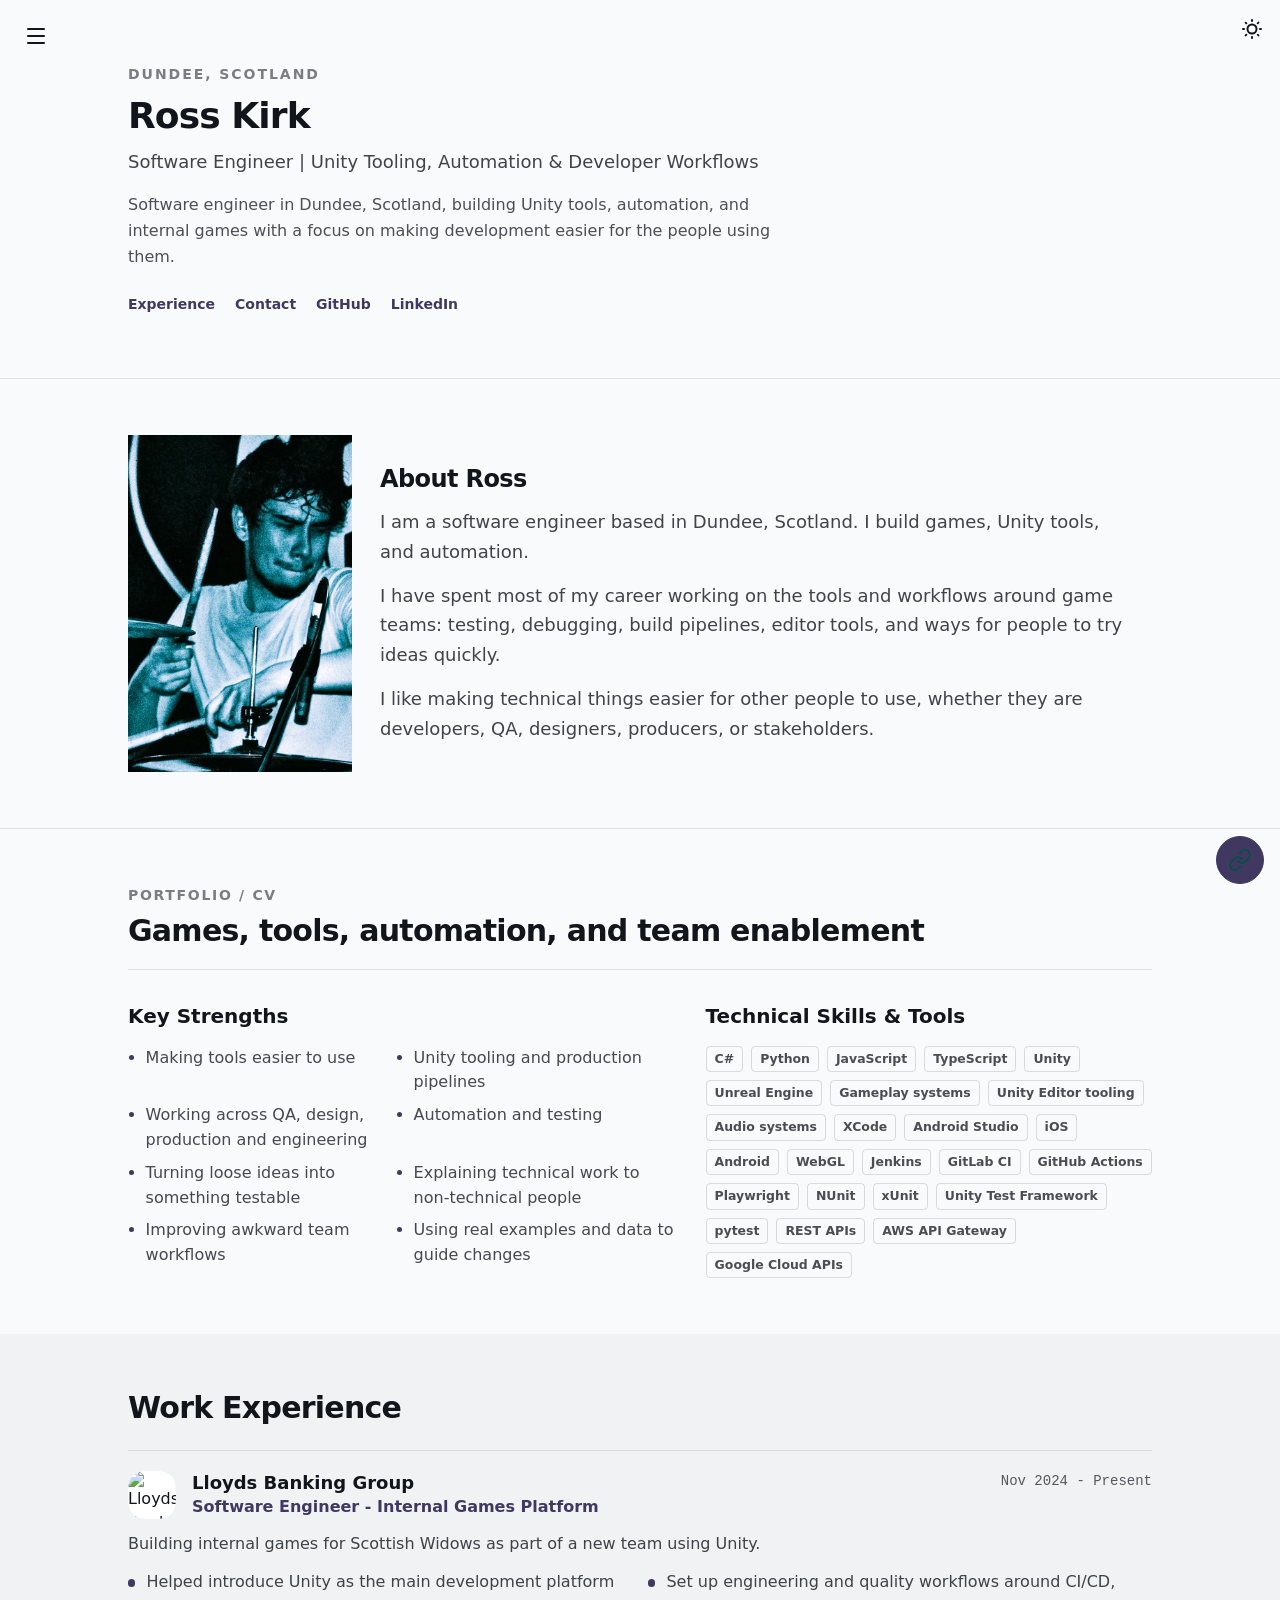
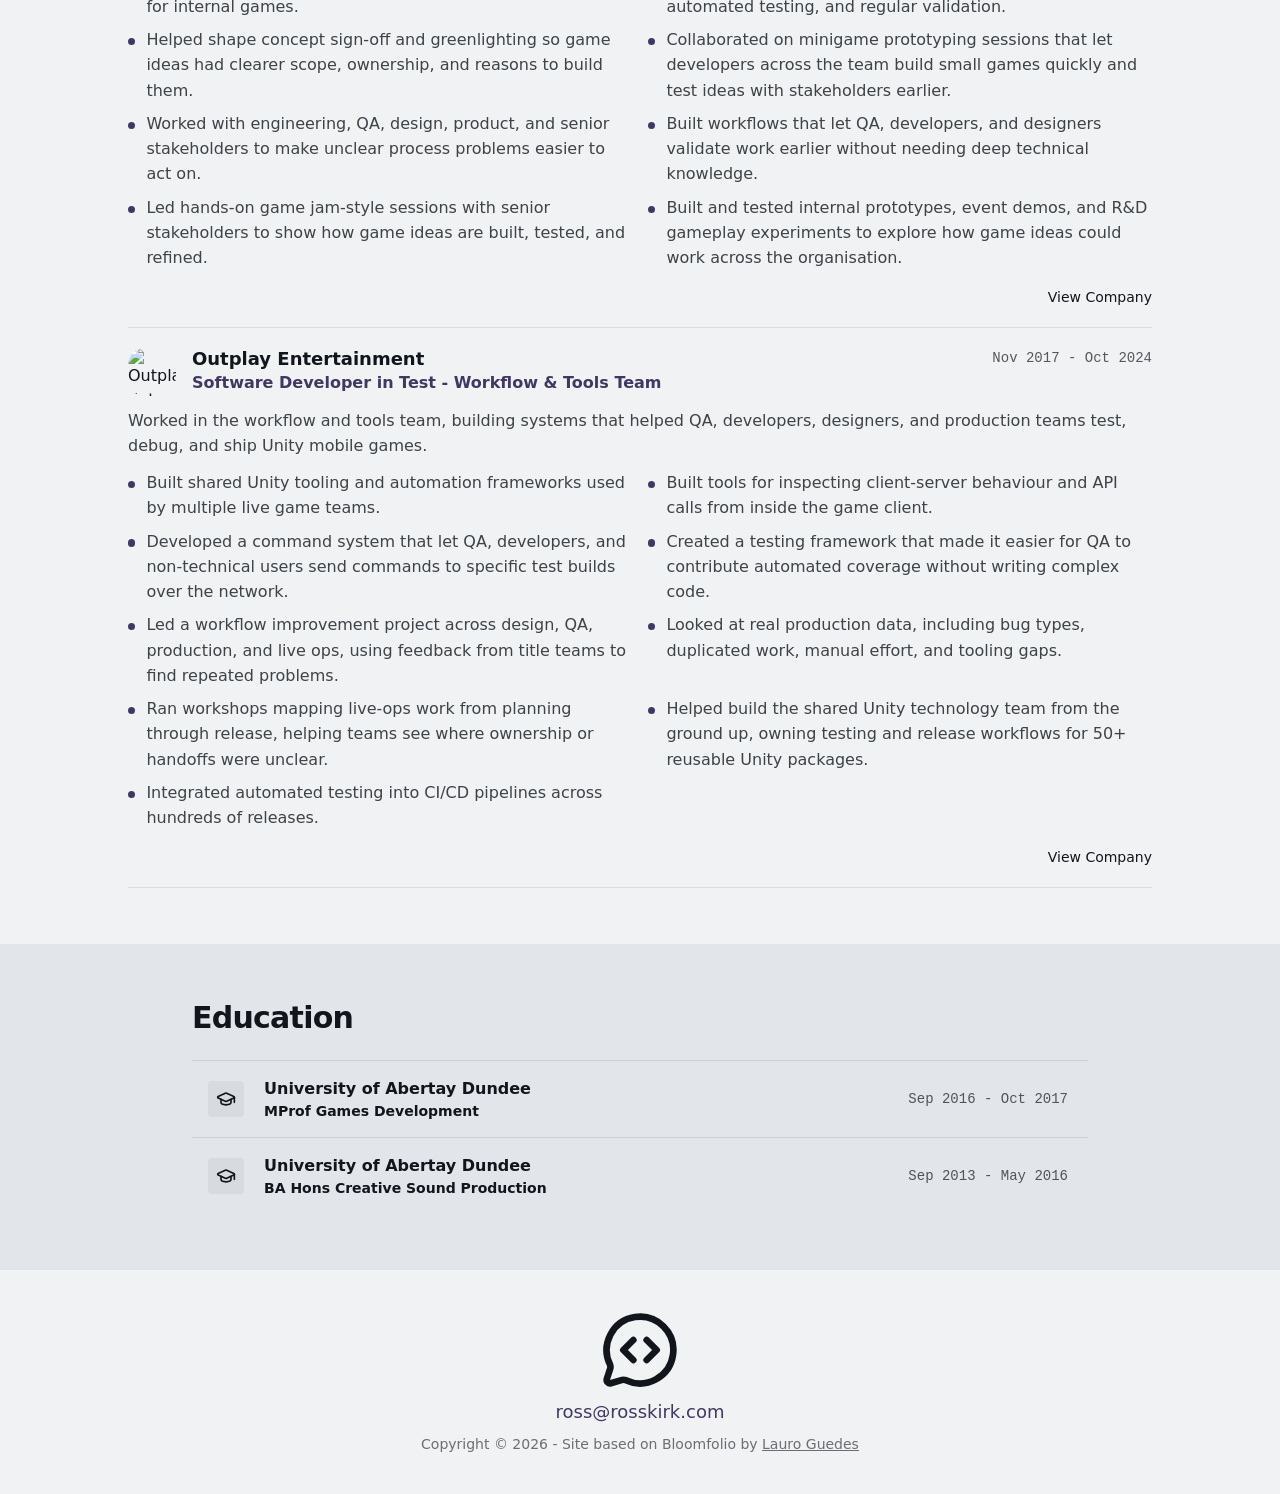
==== commit a4b1d99b: "Deploy dev site - 3b77645be23fb8b050b2f5cd7e70c2909ab74274 ross-kirk/mainpage-bloomfolio@3b77645be23" ====
--- a/index.html
+++ b/index.html
@@ -1,5 +1,6 @@
-<!DOCTYPE html><html lang="en" data-astro-transition-scope="astro-smooz4hq-1"> <head><meta charset="UTF-8"><meta name="viewport" content="width=device-width"><meta name="description" content="Software engineer in Dundee, Scotland, building Unity tools, automation, and internal games with a focus on making development easier for the people using them."><link rel="icon" type="image/svg+xml" href="/favicon.svg"><meta name="generator" content="Astro v5.18.2"><title>Ross Kirk - Portfolio</title><!-- View Transitions --><meta name="astro-view-transitions-enabled" content="true"><meta name="astro-view-transitions-fallback" content="animate"><script type="module" src="/_astro/ClientRouter.astro_astro_type_script_index_0_lang.CDGfc0hd.js"></script><!-- Open Graph / Social Media --><meta property="og:title" content="Ross Kirk - Portfolio"><meta property="og:description" content="Software engineer in Dundee, Scotland, building Unity tools, automation, and internal games with a focus on making development easier for the people using them."><meta property="og:type" content="website"><meta property="og:url" content="http://localhost:4322"><meta property="og:image" content="http://localhost:4322/images/og_home.png"><!-- Twitter --><meta name="twitter:card" content="summary_large_image"><meta name="twitter:title" content="Ross Kirk - Portfolio"><meta name="twitter:description" content="Software engineer in Dundee, Scotland, building Unity tools, automation, and internal games with a focus on making development easier for the people using them."><meta name="twitter:image" content="http://localhost:4322/images/og_home.png"><!-- TikTok Embed Script --><script async src="https://www.tiktok.com/embed.js"></script><link rel="stylesheet" href="/_astro/_slug_.4nFvRbn2.css">
-<style>.about-content[data-astro-cid-v2cbyr3p]{line-height:1.65}.about-content[data-astro-cid-v2cbyr3p] p{margin:0 0 .9rem}.about-content[data-astro-cid-v2cbyr3p] p:last-child{margin-bottom:0}.experience-list[data-astro-cid-zhxkjw2l]{display:grid;gap:1rem}.experience-item[data-astro-cid-zhxkjw2l]{position:relative;padding-left:3rem}.experience-line[data-astro-cid-zhxkjw2l]{position:absolute;top:2.5rem;bottom:-1rem;left:1.25rem;width:1px;background:color-mix(in srgb,currentColor 18%,transparent)}.experience-marker[data-astro-cid-zhxkjw2l]{position:absolute;top:.8rem;left:0;display:grid;place-items:center;width:2.5rem;height:2.5rem;border:1px solid color-mix(in srgb,currentColor 18%,transparent);border-radius:999px;background:var(--color-base-100)}.experience-card-body[data-astro-cid-zhxkjw2l]{padding:1.25rem}.experience-content[data-astro-cid-zhxkjw2l]{margin-top:.9rem;line-height:1.58}.experience-content[data-astro-cid-zhxkjw2l].compact{margin-top:0}.experience-content[data-astro-cid-zhxkjw2l] p{margin:0 0 .75rem}.experience-content[data-astro-cid-zhxkjw2l] ul{display:grid;gap:.5rem 1rem;margin:.75rem 0 0;padding:0;list-style:none}.experience-content[data-astro-cid-zhxkjw2l] li{position:relative;padding-left:1.15rem}.experience-content[data-astro-cid-zhxkjw2l] li:before{content:"";position:absolute;top:.68em;left:0;width:.45rem;height:.45rem;border-radius:999px;background:var(--color-primary)}.company-logo-bg[data-astro-cid-zhxkjw2l]{background-color:#fff}.education-summary[data-astro-cid-zhxkjw2l]{display:grid;grid-template-columns:2.5rem minmax(0,1fr) auto;align-items:center;gap:1rem}.education-date-mobile[data-astro-cid-zhxkjw2l]{display:none;margin-top:.35rem}[data-astro-cid-zhxkjw2l][data-theme=dark] .company-logo-bg[data-astro-cid-zhxkjw2l]{background-color:#fff}@media(max-width:640px){.experience-item[data-astro-cid-zhxkjw2l]{padding-left:0;padding-top:0}.experience-marker[data-astro-cid-zhxkjw2l],.experience-line[data-astro-cid-zhxkjw2l]{display:none}.experience-card-body[data-astro-cid-zhxkjw2l]{padding:1rem}.experience-content[data-astro-cid-zhxkjw2l]{line-height:1.65}.education-summary[data-astro-cid-zhxkjw2l]{grid-template-columns:2.5rem minmax(0,1fr);align-items:start;gap:.85rem}.education-icon[data-astro-cid-zhxkjw2l]{padding-top:.15rem}.education-date[data-astro-cid-zhxkjw2l]{display:none}.education-date-mobile[data-astro-cid-zhxkjw2l]{display:block}}@media(min-width:1024px){.experience-content[data-astro-cid-zhxkjw2l] ul{grid-template-columns:repeat(2,minmax(0,1fr))}}.tiktok-card-wrapper[data-astro-cid-ju7htzdd]{width:100%;height:100%;display:flex;flex-direction:column;justify-content:flex-start;align-items:center}.tiktok-card[data-astro-cid-ju7htzdd]{width:100%;max-width:605px;min-width:325px;transform-origin:top center;background:transparent;border:none;box-shadow:none;display:flex;flex-direction:column;align-items:center}.tiktok-embed-container[data-astro-cid-ju7htzdd]{position:relative;width:100%;overflow:hidden;background:transparent;border-radius:.9rem .9rem 0 0}.tiktok-embed[data-astro-cid-ju7htzdd]{margin:0 auto;width:100%;position:relative;overflow:hidden;border-radius:.9rem .9rem 0 0;display:block}.tiktok-card-body[data-astro-cid-ju7htzdd]{margin-top:0;width:100%;box-sizing:border-box}.tiktok-embed[data-astro-cid-ju7htzdd] iframe[data-astro-cid-ju7htzdd]{border:none!important;border-radius:.9rem .9rem 0 0!important;display:block;width:calc(100% + 2px)!important;height:auto!important;margin:-1px -1px 0;position:relative}
+<!DOCTYPE html><html lang="en" data-astro-transition-scope="astro-smooz4hq-1"> <head><meta charset="UTF-8"><meta name="viewport" content="width=device-width"><meta name="description" content="Software engineer in Dundee, Scotland, building Unity tools, automation, and internal games with a focus on making development easier for the people using them."><link rel="icon" type="image/svg+xml" href="/favicon.svg"><meta name="generator" content="Astro v5.18.2"><title>Ross Kirk - Portfolio</title><!-- View Transitions --><meta name="astro-view-transitions-enabled" content="true"><meta name="astro-view-transitions-fallback" content="animate"><script type="module" src="/_astro/ClientRouter.astro_astro_type_script_index_0_lang.CDGfc0hd.js"></script><!-- Open Graph / Social Media --><meta property="og:title" content="Ross Kirk - Portfolio"><meta property="og:description" content="Software engineer in Dundee, Scotland, building Unity tools, automation, and internal games with a focus on making development easier for the people using them."><meta property="og:type" content="website"><meta property="og:url" content="http://localhost:4322"><meta property="og:image" content="http://localhost:4322/images/og_home.png"><!-- Twitter --><meta name="twitter:card" content="summary_large_image"><meta name="twitter:title" content="Ross Kirk - Portfolio"><meta name="twitter:description" content="Software engineer in Dundee, Scotland, building Unity tools, automation, and internal games with a focus on making development easier for the people using them."><meta name="twitter:image" content="http://localhost:4322/images/og_home.png"><!-- TikTok Embed Script --><script async src="https://www.tiktok.com/embed.js"></script><link rel="stylesheet" href="/_astro/_slug_.BkI16kc9.css">
+<style>.about-content[data-astro-cid-v2cbyr3p]{line-height:1.65}.about-content[data-astro-cid-v2cbyr3p] p{margin:0 0 .9rem}.about-content[data-astro-cid-v2cbyr3p] p:last-child{margin-bottom:0}.cv-list[data-astro-cid-pudxe5pi]{color:color-mix(in srgb,var(--color-base-content) 78%,transparent);line-height:1.55;list-style:disc;padding-left:1.1rem}.cv-list[data-astro-cid-pudxe5pi] li[data-astro-cid-pudxe5pi]::marker{color:var(--color-primary)}.experience-list[data-astro-cid-zhxkjw2l]{display:grid;gap:0;border-top:1px solid color-mix(in srgb,var(--color-base-content) 10%,transparent)}.experience-item[data-astro-cid-zhxkjw2l]{position:relative;border-bottom:1px solid color-mix(in srgb,var(--color-base-content) 10%,transparent);padding:1.25rem 0}.experience-entry[data-astro-cid-zhxkjw2l]{background:transparent}.experience-card-body[data-astro-cid-zhxkjw2l]{padding:0}.experience-content[data-astro-cid-zhxkjw2l]{margin-top:.75rem;line-height:1.58}.experience-content[data-astro-cid-zhxkjw2l].compact{margin-top:0}.experience-content[data-astro-cid-zhxkjw2l] p{margin:0 0 .75rem}.experience-content[data-astro-cid-zhxkjw2l] ul{display:grid;gap:.5rem 1rem;margin:.75rem 0 0;padding:0;list-style:none}.experience-content[data-astro-cid-zhxkjw2l] li{position:relative;padding-left:1.15rem}.experience-content[data-astro-cid-zhxkjw2l] li:before{content:"";position:absolute;top:.68em;left:0;width:.45rem;height:.45rem;border-radius:999px;background:var(--color-primary)}.company-logo-bg[data-astro-cid-zhxkjw2l]{background-color:#fff}.education-list[data-astro-cid-zhxkjw2l]{border-top:1px solid color-mix(in srgb,var(--color-base-content) 10%,transparent)}.education-summary[data-astro-cid-zhxkjw2l]{display:grid;grid-template-columns:2.5rem minmax(0,1fr) auto;align-items:center;gap:1rem}.education-date-mobile[data-astro-cid-zhxkjw2l]{display:none;margin-top:.35rem}[data-astro-cid-zhxkjw2l][data-theme=dark] .company-logo-bg[data-astro-cid-zhxkjw2l]{background-color:#fff}@media(max-width:640px){.experience-item[data-astro-cid-zhxkjw2l]{padding:1rem 0}.experience-card-body[data-astro-cid-zhxkjw2l]{padding:0}.experience-content[data-astro-cid-zhxkjw2l]{line-height:1.65}.education-summary[data-astro-cid-zhxkjw2l]{grid-template-columns:2.5rem minmax(0,1fr);align-items:start;gap:.85rem}.education-icon[data-astro-cid-zhxkjw2l]{padding-top:.15rem}.education-date[data-astro-cid-zhxkjw2l]{display:none}.education-date-mobile[data-astro-cid-zhxkjw2l]{display:block}}@media(min-width:1024px){.experience-content[data-astro-cid-zhxkjw2l] ul{grid-template-columns:repeat(2,minmax(0,1fr))}}.tiktok-card-wrapper[data-astro-cid-ju7htzdd]{width:100%;height:100%;display:flex;flex-direction:column;justify-content:flex-start;align-items:center}.tiktok-card[data-astro-cid-ju7htzdd]{width:100%;max-width:605px;min-width:325px;transform-origin:top center;background:transparent;border:none;box-shadow:none;display:flex;flex-direction:column;align-items:center}.tiktok-embed-container[data-astro-cid-ju7htzdd]{position:relative;width:100%;overflow:hidden;background:transparent;border-radius:.9rem .9rem 0 0}.tiktok-embed[data-astro-cid-ju7htzdd]{margin:0 auto;width:100%;position:relative;overflow:hidden;border-radius:.9rem .9rem 0 0;display:block}.tiktok-card-body[data-astro-cid-ju7htzdd]{margin-top:0;width:100%;box-sizing:border-box}.tiktok-embed[data-astro-cid-ju7htzdd] iframe[data-astro-cid-ju7htzdd]{border:none!important;border-radius:.9rem .9rem 0 0!important;display:block;width:calc(100% + 2px)!important;height:auto!important;margin:-1px -1px 0;position:relative}
+.skill-token[data-astro-cid-sidjayen]{display:inline-flex;align-items:center;min-height:1.65rem;border:1px solid color-mix(in srgb,var(--color-base-content) 14%,transparent);border-radius:.25rem;padding:.15rem .5rem;color:color-mix(in srgb,var(--color-base-content) 76%,transparent);font-size:.78rem;font-weight:600;line-height:1}
 </style><style>[data-astro-transition-scope="astro-smooz4hq-1"] { view-transition-name: astro-smooz4hq-1; }@layer astro { ::view-transition-old(astro-smooz4hq-1) { 
 	animation-duration: 0.3s;
 	animation-timing-function: ease-in-out;
@@ -63,12 +64,15 @@
 
   // Run after view transitions
   document.addEventListener('astro:after-swap', setTheme);
-</script> </div>  <main> <!-- Hero Section (Always visible) --> <section id="hero" class="hero min-h-screen"> <div class="hero-content flex-col lg:flex-row-reverse max-w-7xl gap-8"> <div class="avatar"> <div class="w-48 ring-primary ring-offset-base-100 rounded-full ring-2 ring-offset-2"> <img src="/_astro/avatar.L6nccr63_2p2Yv3.webp" alt="Ross Kirk" loading="lazy" decoding="async" fetchpriority="auto" width="1369" height="1363"> </div> </div> <div class="max-w-2xl"> <h1 class="text-5xl font-bold mb-4">
-Hi, I'm Ross Kirk </h1> <p class="text-xl text-base-content/80 mb-2">Software Engineer | Unity Tooling, Automation &amp; Developer Workflows</p> <p class="text-base-content/60 mb-4">Dundee, Scotland</p> <p class="text-lg leading-relaxed mb-6"> Software engineer in Dundee, Scotland, building Unity tools, automation, and internal games with a focus on making development easier for the people using them. </p> <div class="flex flex-wrap gap-3 mb-6"> <a href="#work" class="btn btn-primary">View Experience</a> <a href="#contact" class="btn btn-outline">Contact</a> </div> <div class="flex gap-4"> <a href="https://github.com/ross-kirk" target="_blank" rel="noopener noreferrer" class="btn btn-circle btn-ghost" aria-label="GitHub"> <svg xmlns="http://www.w3.org/2000/svg" width="24" height="24" viewBox="0 0 24 24" fill="currentColor"> <path d="M12 0c-6.626 0-12 5.373-12 12 0 5.302 3.438 9.8 8.207 11.387.599.111.793-.261.793-.577v-2.234c-3.338.726-4.033-1.416-4.033-1.416-.546-1.387-1.333-1.756-1.333-1.756-1.089-.745.083-.729.083-.729 1.205.084 1.839 1.237 1.839 1.237 1.07 1.834 2.807 1.304 3.492.997.107-.775.418-1.305.762-1.604-2.665-.305-5.467-1.334-5.467-5.931 0-1.311.469-2.381 1.236-3.221-.124-.303-.535-1.524.117-3.176 0 0 1.008-.322 3.301 1.23.957-.266 1.983-.399 3.003-.404 1.02.005 2.047.138 3.006.404 2.291-1.552 3.297-1.23 3.297-1.23.653 1.653.242 2.874.118 3.176.77.84 1.235 1.911 1.235 3.221 0 4.609-2.807 5.624-5.479 5.921.43.372.823 1.102.823 2.222v3.293c0 .319.192.694.801.576 4.765-1.589 8.199-6.086 8.199-11.386 0-6.627-5.373-12-12-12z"></path> </svg> </a> <a href="https://linkedin.com/in/rosskirk01" target="_blank" rel="noopener noreferrer" class="btn btn-circle btn-ghost" aria-label="LinkedIn"> <svg xmlns="http://www.w3.org/2000/svg" width="24" height="24" viewBox="0 0 24 24" fill="currentColor"> <path d="M19 0h-14c-2.761 0-5 2.239-5 5v14c0 2.761 2.239 5 5 5h14c2.762 0 5-2.239 5-5v-14c0-2.761-2.238-5-5-5zm-11 19h-3v-11h3v11zm-1.5-12.268c-.966 0-1.75-.79-1.75-1.764s.784-1.764 1.75-1.764 1.75.79 1.75 1.764-.783 1.764-1.75 1.764zm13.5 12.268h-3v-5.604c0-3.368-4-3.113-4 0v5.604h-3v-11h3v1.765c1.396-2.586 7-2.777 7 2.476v6.759z"></path> </svg> </a>       </div> </div> </div> </section> <!-- About Section --> <section id="about" class="py-16 px-4 sm:py-20" data-astro-cid-v2cbyr3p> <div class="max-w-5xl mx-auto" data-astro-cid-v2cbyr3p> <div class="card bg-base-200 shadow-sm overflow-hidden" data-astro-cid-v2cbyr3p> <div class="grid gap-0 md:grid-cols-[14rem_1fr]" data-astro-cid-v2cbyr3p> <figure class="h-56 md:h-full bg-base-300" data-astro-cid-v2cbyr3p> <img src="/images/me.png" alt="About Ross" class="h-full w-full object-cover object-center" data-astro-cid-v2cbyr3p> </figure> <div class="card-body p-5 sm:p-7" data-astro-cid-v2cbyr3p> <h2 class="card-title text-2xl" data-astro-cid-v2cbyr3p>About Ross</h2> <div class="about-content text-base sm:text-lg text-base-content/80" data-astro-cid-v2cbyr3p> <p>I am a software engineer based in Dundee, Scotland. I build games, Unity tools, and automation.</p>
+</script> </div>  <main> <!-- Hero Section (Always visible) --> <section id="hero" class="border-b border-base-content/10 px-4 py-12 sm:py-16"> <div class="mx-auto max-w-5xl"> <p class="mb-3 text-sm font-semibold uppercase tracking-[0.14em] text-base-content/55"> Dundee, Scotland </p> <h1 class="mb-3 text-4xl font-bold tracking-tight">Ross Kirk</h1> <p class="mb-4 text-lg text-base-content/80">Software Engineer | Unity Tooling, Automation &amp; Developer Workflows</p> <p class="max-w-2xl leading-relaxed text-base-content/75"> Software engineer in Dundee, Scotland, building Unity tools, automation, and internal games with a focus on making development easier for the people using them. </p> <div class="mt-6 flex flex-wrap gap-x-5 gap-y-2 text-sm font-semibold"> <a href="#work" class="link link-hover text-primary">Experience</a> <a href="#contact" class="link link-hover text-primary">Contact</a> <a href="https://github.com/ross-kirk" target="_blank" rel="noopener noreferrer" class="link link-hover text-primary">
+GitHub
+</a> <a href="https://linkedin.com/in/rosskirk01" target="_blank" rel="noopener noreferrer" class="link link-hover text-primary">
+LinkedIn
+</a>  </div> </div> </section> <!-- About Section --> <section id="about" class="border-b border-base-content/10 py-12 px-4 sm:py-14" data-astro-cid-v2cbyr3p> <div class="max-w-5xl mx-auto" data-astro-cid-v2cbyr3p> <div class="overflow-hidden" data-astro-cid-v2cbyr3p> <div class="grid gap-0 md:grid-cols-[14rem_1fr]" data-astro-cid-v2cbyr3p> <figure class="h-56 md:h-full bg-base-200" data-astro-cid-v2cbyr3p> <img src="/images/me.png" alt="About Ross" class="h-full w-full object-cover object-center" data-astro-cid-v2cbyr3p> </figure> <div class="p-5 sm:p-7" data-astro-cid-v2cbyr3p> <h2 class="mb-3 text-2xl font-bold tracking-tight" data-astro-cid-v2cbyr3p>About Ross</h2> <div class="about-content text-base sm:text-lg text-base-content/80" data-astro-cid-v2cbyr3p> <p>I am a software engineer based in Dundee, Scotland. I build games, Unity tools, and automation.</p>
 <p>I have spent most of my career working on the tools and workflows around game teams: testing, debugging, build pipelines, editor tools, and ways for people to try ideas quickly.</p>
-<p>I like making technical things easier for other people to use, whether they are developers, QA, designers, producers, or stakeholders.</p> </div> </div> </div> </div> </div> </section>  <!-- CV Snapshot Section --> <section id="cv" class="py-20 px-4 bg-base-300"> <div class="max-w-6xl mx-auto"> <div class="mb-10"> <p class="text-primary font-semibold mb-2">Portfolio / CV</p> <h2 class="text-4xl font-bold">
+<p>I like making technical things easier for other people to use, whether they are developers, QA, designers, producers, or stakeholders.</p> </div> </div> </div> </div> </div> </section>  <!-- CV Snapshot Section --> <section id="cv" class="px-4 py-12 sm:py-14" data-astro-cid-pudxe5pi> <div class="max-w-5xl mx-auto" data-astro-cid-pudxe5pi> <div class="mb-8 border-b border-base-content/10 pb-5" data-astro-cid-pudxe5pi> <p class="text-sm font-semibold uppercase tracking-[0.12em] text-base-content/55 mb-2" data-astro-cid-pudxe5pi>Portfolio / CV</p> <h2 class="text-3xl font-bold tracking-tight" data-astro-cid-pudxe5pi>
 Games, tools, automation, and team enablement
-</h2> </div> <div class="grid gap-6 lg:grid-cols-[1.2fr_0.8fr]"> <section class="bg-base-100 rounded-box p-6 shadow-lg"> <div class="flex items-center gap-3 mb-5"> <svg xmlns="http://www.w3.org/2000/svg" width="24" height="24" viewBox="0 0 24 24" fill="none" stroke="currentColor" stroke-width="2" stroke-linecap="round" stroke-linejoin="round" class="lucide lucide-layers size-7 text-primary"> <path d="M12.83 2.18a2 2 0 0 0-1.66 0L2.6 6.08a1 1 0 0 0 0 1.83l8.58 3.91a2 2 0 0 0 1.66 0l8.58-3.9a1 1 0 0 0 0-1.83z"></path><path d="M2 12a1 1 0 0 0 .58.91l8.6 3.91a2 2 0 0 0 1.65 0l8.58-3.9A1 1 0 0 0 22 12"></path><path d="M2 17a1 1 0 0 0 .58.91l8.6 3.91a2 2 0 0 0 1.65 0l8.58-3.9A1 1 0 0 0 22 17"></path>  </svg> <h3 class="text-2xl font-bold"> Key Strengths </h3> </div> <ul class="grid gap-3 sm:grid-cols-2"> <li class="flex gap-3 text-base-content/80 leading-relaxed"> <svg xmlns="http://www.w3.org/2000/svg" width="24" height="24" viewBox="0 0 24 24" fill="none" stroke="currentColor" stroke-width="2" stroke-linecap="round" stroke-linejoin="round" class="lucide lucide-circle-check size-5 mt-1 shrink-0 text-primary"> <circle cx="12" cy="12" r="10"></circle><path d="m9 12 2 2 4-4"></path>  </svg> <span>Making tools easier to use</span> </li><li class="flex gap-3 text-base-content/80 leading-relaxed"> <svg xmlns="http://www.w3.org/2000/svg" width="24" height="24" viewBox="0 0 24 24" fill="none" stroke="currentColor" stroke-width="2" stroke-linecap="round" stroke-linejoin="round" class="lucide lucide-circle-check size-5 mt-1 shrink-0 text-primary"> <circle cx="12" cy="12" r="10"></circle><path d="m9 12 2 2 4-4"></path>  </svg> <span>Unity tooling and production pipelines</span> </li><li class="flex gap-3 text-base-content/80 leading-relaxed"> <svg xmlns="http://www.w3.org/2000/svg" width="24" height="24" viewBox="0 0 24 24" fill="none" stroke="currentColor" stroke-width="2" stroke-linecap="round" stroke-linejoin="round" class="lucide lucide-circle-check size-5 mt-1 shrink-0 text-primary"> <circle cx="12" cy="12" r="10"></circle><path d="m9 12 2 2 4-4"></path>  </svg> <span>Working across QA, design, production and engineering</span> </li><li class="flex gap-3 text-base-content/80 leading-relaxed"> <svg xmlns="http://www.w3.org/2000/svg" width="24" height="24" viewBox="0 0 24 24" fill="none" stroke="currentColor" stroke-width="2" stroke-linecap="round" stroke-linejoin="round" class="lucide lucide-circle-check size-5 mt-1 shrink-0 text-primary"> <circle cx="12" cy="12" r="10"></circle><path d="m9 12 2 2 4-4"></path>  </svg> <span>Automation and testing</span> </li><li class="flex gap-3 text-base-content/80 leading-relaxed"> <svg xmlns="http://www.w3.org/2000/svg" width="24" height="24" viewBox="0 0 24 24" fill="none" stroke="currentColor" stroke-width="2" stroke-linecap="round" stroke-linejoin="round" class="lucide lucide-circle-check size-5 mt-1 shrink-0 text-primary"> <circle cx="12" cy="12" r="10"></circle><path d="m9 12 2 2 4-4"></path>  </svg> <span>Turning loose ideas into something testable</span> </li><li class="flex gap-3 text-base-content/80 leading-relaxed"> <svg xmlns="http://www.w3.org/2000/svg" width="24" height="24" viewBox="0 0 24 24" fill="none" stroke="currentColor" stroke-width="2" stroke-linecap="round" stroke-linejoin="round" class="lucide lucide-circle-check size-5 mt-1 shrink-0 text-primary"> <circle cx="12" cy="12" r="10"></circle><path d="m9 12 2 2 4-4"></path>  </svg> <span>Explaining technical work to non-technical people</span> </li><li class="flex gap-3 text-base-content/80 leading-relaxed"> <svg xmlns="http://www.w3.org/2000/svg" width="24" height="24" viewBox="0 0 24 24" fill="none" stroke="currentColor" stroke-width="2" stroke-linecap="round" stroke-linejoin="round" class="lucide lucide-circle-check size-5 mt-1 shrink-0 text-primary"> <circle cx="12" cy="12" r="10"></circle><path d="m9 12 2 2 4-4"></path>  </svg> <span>Improving awkward team workflows</span> </li><li class="flex gap-3 text-base-content/80 leading-relaxed"> <svg xmlns="http://www.w3.org/2000/svg" width="24" height="24" viewBox="0 0 24 24" fill="none" stroke="currentColor" stroke-width="2" stroke-linecap="round" stroke-linejoin="round" class="lucide lucide-circle-check size-5 mt-1 shrink-0 text-primary"> <circle cx="12" cy="12" r="10"></circle><path d="m9 12 2 2 4-4"></path>  </svg> <span>Using real examples and data to guide changes</span> </li> </ul> </section> <section class="bg-base-100 rounded-box p-6 shadow-lg"> <div class="flex items-center gap-3 mb-5"> <svg xmlns="http://www.w3.org/2000/svg" width="24" height="24" viewBox="0 0 24 24" fill="none" stroke="currentColor" stroke-width="2" stroke-linecap="round" stroke-linejoin="round" class="lucide lucide-wrench size-7 text-primary"> <path d="M14.7 6.3a1 1 0 0 0 0 1.4l1.6 1.6a1 1 0 0 0 1.4 0l3.106-3.105c.32-.322.863-.22.983.218a6 6 0 0 1-8.259 7.057l-7.91 7.91a1 1 0 0 1-2.999-3l7.91-7.91a6 6 0 0 1 7.057-8.259c.438.12.54.662.219.984z"></path>  </svg> <h3 class="text-2xl font-bold"> Technical Skills &amp; Tools </h3> </div> <div class="flex flex-wrap gap-2"> <span class="badge badge-sm badge-soft badge-primary">C#</span><span class="badge badge-sm badge-soft badge-primary">Python</span><span class="badge badge-sm badge-soft badge-primary">JavaScript</span><span class="badge badge-sm badge-soft badge-primary">TypeScript</span><span class="badge badge-sm badge-soft badge-primary">Unity</span><span class="badge badge-sm badge-soft badge-primary">Unreal Engine</span><span class="badge badge-sm badge-soft badge-primary">Gameplay systems</span><span class="badge badge-sm badge-soft badge-primary">Unity Editor tooling</span><span class="badge badge-sm badge-soft badge-primary">Audio systems</span><span class="badge badge-sm badge-soft badge-primary">XCode</span><span class="badge badge-sm badge-soft badge-primary">Android Studio</span><span class="badge badge-sm badge-soft badge-primary">iOS</span><span class="badge badge-sm badge-soft badge-primary">Android</span><span class="badge badge-sm badge-soft badge-primary">WebGL</span><span class="badge badge-sm badge-soft badge-primary">Jenkins</span><span class="badge badge-sm badge-soft badge-primary">GitLab CI</span><span class="badge badge-sm badge-soft badge-primary">GitHub Actions</span><span class="badge badge-sm badge-soft badge-primary">Playwright</span><span class="badge badge-sm badge-soft badge-primary">NUnit</span><span class="badge badge-sm badge-soft badge-primary">xUnit</span><span class="badge badge-sm badge-soft badge-primary">Unity Test Framework</span><span class="badge badge-sm badge-soft badge-primary">pytest</span><span class="badge badge-sm badge-soft badge-primary">REST APIs</span><span class="badge badge-sm badge-soft badge-primary">AWS API Gateway</span><span class="badge badge-sm badge-soft badge-primary">Google Cloud APIs</span> </div> </section> </div> </div> </section> <!-- Projects Section -->  <!-- TikTok Section -->  <!-- Work Experience Section --> <section id="work" class="py-16 px-4 sm:py-20 bg-base-200" data-astro-cid-zhxkjw2l> <div class="mx-auto max-w-5xl" data-astro-cid-zhxkjw2l> <div class="text-center mb-12" data-astro-cid-zhxkjw2l> <h2 class="text-4xl font-bold" data-astro-cid-zhxkjw2l>Work Experience</h2>  </div> <ul class="experience-list" data-astro-cid-zhxkjw2l> <li class="experience-item" data-astro-cid-zhxkjw2l> <div class="experience-line" aria-hidden="true" data-astro-cid-zhxkjw2l></div> <div class="experience-marker" data-astro-cid-zhxkjw2l> <svg xmlns="http://www.w3.org/2000/svg" width="24" height="24" viewBox="0 0 24 24" fill="none" stroke="currentColor" stroke-width="2" stroke-linecap="round" stroke-linejoin="round" data-astro-cid-zhxkjw2l="true" class="lucide lucide-briefcase size-5 text-primary"> <path d="M16 20V4a2 2 0 0 0-2-2h-4a2 2 0 0 0-2 2v16"></path><rect width="20" height="14" x="2" y="6" rx="2"></rect>  </svg> </div> <article class="card bg-base-100 shadow-lg" data-astro-cid-zhxkjw2l> <div class="card-body experience-card-body" data-astro-cid-zhxkjw2l> <div class="flex flex-col gap-3 sm:flex-row sm:items-start sm:justify-between" data-astro-cid-zhxkjw2l> <div class="flex items-center gap-4" data-astro-cid-zhxkjw2l> <div class="avatar" data-astro-cid-zhxkjw2l> <div class="w-12 mask mask-squircle company-logo-bg" data-astro-cid-zhxkjw2l> <img src="https://www.lloydsbankinggroup.com/content/dam/gca/images/press-releases/logos/square-brand-logos/lbg-logo-square.png" alt="Lloyds Banking Group" class="object-contain w-full h-full" data-astro-cid-zhxkjw2l> </div> </div> <div data-astro-cid-zhxkjw2l> <h3 class="card-title leading-tight" data-astro-cid-zhxkjw2l>Lloyds Banking Group</h3> <p class="text-primary font-semibold" data-astro-cid-zhxkjw2l> Software Engineer - Internal Games Platform </p> </div> </div> <time class="font-mono text-sm text-base-content/70 whitespace-nowrap" data-astro-cid-zhxkjw2l> Nov 2024 - Present </time> </div> <div class="experience-content text-base-content/80" data-astro-cid-zhxkjw2l> <p>Building internal games for Scottish Widows as part of a new team using Unity.</p>
+</h2> </div> <div class="grid gap-8 lg:grid-cols-[1.1fr_0.9fr]" data-astro-cid-pudxe5pi> <section data-astro-cid-pudxe5pi> <h3 class="mb-4 text-xl font-bold" data-astro-cid-pudxe5pi> Key Strengths </h3> <ul class="cv-list grid gap-2 sm:grid-cols-2" data-astro-cid-pudxe5pi> <li data-astro-cid-pudxe5pi>Making tools easier to use</li><li data-astro-cid-pudxe5pi>Unity tooling and production pipelines</li><li data-astro-cid-pudxe5pi>Working across QA, design, production and engineering</li><li data-astro-cid-pudxe5pi>Automation and testing</li><li data-astro-cid-pudxe5pi>Turning loose ideas into something testable</li><li data-astro-cid-pudxe5pi>Explaining technical work to non-technical people</li><li data-astro-cid-pudxe5pi>Improving awkward team workflows</li><li data-astro-cid-pudxe5pi>Using real examples and data to guide changes</li> </ul> </section> <section data-astro-cid-pudxe5pi> <h3 class="mb-4 text-xl font-bold" data-astro-cid-pudxe5pi> Technical Skills &amp; Tools </h3> <div class="flex flex-wrap gap-2" data-astro-cid-pudxe5pi> <span class="skill-token" data-astro-cid-sidjayen>C#</span> <span class="skill-token" data-astro-cid-sidjayen>Python</span> <span class="skill-token" data-astro-cid-sidjayen>JavaScript</span> <span class="skill-token" data-astro-cid-sidjayen>TypeScript</span> <span class="skill-token" data-astro-cid-sidjayen>Unity</span> <span class="skill-token" data-astro-cid-sidjayen>Unreal Engine</span> <span class="skill-token" data-astro-cid-sidjayen>Gameplay systems</span> <span class="skill-token" data-astro-cid-sidjayen>Unity Editor tooling</span> <span class="skill-token" data-astro-cid-sidjayen>Audio systems</span> <span class="skill-token" data-astro-cid-sidjayen>XCode</span> <span class="skill-token" data-astro-cid-sidjayen>Android Studio</span> <span class="skill-token" data-astro-cid-sidjayen>iOS</span> <span class="skill-token" data-astro-cid-sidjayen>Android</span> <span class="skill-token" data-astro-cid-sidjayen>WebGL</span> <span class="skill-token" data-astro-cid-sidjayen>Jenkins</span> <span class="skill-token" data-astro-cid-sidjayen>GitLab CI</span> <span class="skill-token" data-astro-cid-sidjayen>GitHub Actions</span> <span class="skill-token" data-astro-cid-sidjayen>Playwright</span> <span class="skill-token" data-astro-cid-sidjayen>NUnit</span> <span class="skill-token" data-astro-cid-sidjayen>xUnit</span> <span class="skill-token" data-astro-cid-sidjayen>Unity Test Framework</span> <span class="skill-token" data-astro-cid-sidjayen>pytest</span> <span class="skill-token" data-astro-cid-sidjayen>REST APIs</span> <span class="skill-token" data-astro-cid-sidjayen>AWS API Gateway</span> <span class="skill-token" data-astro-cid-sidjayen>Google Cloud APIs</span>  </div> </section> </div> </div> </section>  <!-- Projects Section -->  <!-- TikTok Section -->  <!-- Work Experience Section --> <section id="work" class="py-12 px-4 sm:py-14 bg-base-200" data-astro-cid-zhxkjw2l> <div class="mx-auto max-w-5xl" data-astro-cid-zhxkjw2l> <div class="mb-6" data-astro-cid-zhxkjw2l> <h2 class="text-3xl font-bold tracking-tight" data-astro-cid-zhxkjw2l>Work Experience</h2>  </div> <ul class="experience-list" data-astro-cid-zhxkjw2l> <li class="experience-item" data-astro-cid-zhxkjw2l> <article class="experience-entry" data-astro-cid-zhxkjw2l> <div class="experience-card-body" data-astro-cid-zhxkjw2l> <div class="flex flex-col gap-3 sm:flex-row sm:items-start sm:justify-between" data-astro-cid-zhxkjw2l> <div class="flex items-center gap-4" data-astro-cid-zhxkjw2l> <div class="avatar" data-astro-cid-zhxkjw2l> <div class="w-12 mask mask-squircle company-logo-bg" data-astro-cid-zhxkjw2l> <img src="https://www.lloydsbankinggroup.com/content/dam/gca/images/press-releases/logos/square-brand-logos/lbg-logo-square.png" alt="Lloyds Banking Group" class="object-contain w-full h-full" data-astro-cid-zhxkjw2l> </div> </div> <div data-astro-cid-zhxkjw2l> <h3 class="card-title leading-tight" data-astro-cid-zhxkjw2l>Lloyds Banking Group</h3> <p class="text-primary font-semibold" data-astro-cid-zhxkjw2l> Software Engineer - Internal Games Platform </p> </div> </div> <time class="font-mono text-sm text-base-content/70 whitespace-nowrap" data-astro-cid-zhxkjw2l> Nov 2024 - Present </time> </div> <div class="experience-content text-base-content/80" data-astro-cid-zhxkjw2l> <p>Building internal games for Scottish Widows as part of a new team using Unity.</p>
 <ul>
 <li>Helped introduce Unity as the main development platform for internal games.</li>
 <li>Set up engineering and quality workflows around CI/CD, automated testing, and regular validation.</li>
@@ -78,7 +82,7 @@
 <li>Built workflows that let QA, developers, and designers validate work earlier without needing deep technical knowledge.</li>
 <li>Led hands-on game jam-style sessions with senior stakeholders to show how game ideas are built, tested, and refined.</li>
 <li>Built and tested internal prototypes, event demos, and R&#x26;D gameplay experiments to explore how game ideas could work across the organisation.</li>
-</ul> </div> <div class="card-actions justify-end mt-4" data-astro-cid-zhxkjw2l> <a href="https://www.powerup.scottishwidows.co.uk" target="_blank" rel="noopener noreferrer" class="link link-hover" data-astro-cid-zhxkjw2l> View Company </a> </div> </div> </article> </li><li class="experience-item" data-astro-cid-zhxkjw2l>  <div class="experience-marker" data-astro-cid-zhxkjw2l> <svg xmlns="http://www.w3.org/2000/svg" width="24" height="24" viewBox="0 0 24 24" fill="none" stroke="currentColor" stroke-width="2" stroke-linecap="round" stroke-linejoin="round" data-astro-cid-zhxkjw2l="true" class="lucide lucide-briefcase size-5 text-primary"> <path d="M16 20V4a2 2 0 0 0-2-2h-4a2 2 0 0 0-2 2v16"></path><rect width="20" height="14" x="2" y="6" rx="2"></rect>  </svg> </div> <article class="card bg-base-100 shadow-lg" data-astro-cid-zhxkjw2l> <div class="card-body experience-card-body" data-astro-cid-zhxkjw2l> <div class="flex flex-col gap-3 sm:flex-row sm:items-start sm:justify-between" data-astro-cid-zhxkjw2l> <div class="flex items-center gap-4" data-astro-cid-zhxkjw2l> <div class="avatar" data-astro-cid-zhxkjw2l> <div class="w-12 mask mask-squircle " data-astro-cid-zhxkjw2l> <img src="https://www.outplay.com/assets/img/logo.svg" alt="Outplay Entertainment" class="object-contain w-full h-full" data-astro-cid-zhxkjw2l> </div> </div> <div data-astro-cid-zhxkjw2l> <h3 class="card-title leading-tight" data-astro-cid-zhxkjw2l>Outplay Entertainment</h3> <p class="text-primary font-semibold" data-astro-cid-zhxkjw2l> Software Developer in Test - Workflow &amp; Tools Team </p> </div> </div> <time class="font-mono text-sm text-base-content/70 whitespace-nowrap" data-astro-cid-zhxkjw2l> Nov 2017 - Oct 2024 </time> </div> <div class="experience-content text-base-content/80" data-astro-cid-zhxkjw2l> <p>Worked in the workflow and tools team, building systems that helped QA, developers, designers, and production teams test, debug, and ship Unity mobile games.</p>
+</ul> </div> <div class="card-actions justify-end mt-4" data-astro-cid-zhxkjw2l> <a href="https://www.powerup.scottishwidows.co.uk" target="_blank" rel="noopener noreferrer" class="link link-hover text-sm" data-astro-cid-zhxkjw2l> View Company </a> </div> </div> </article> </li><li class="experience-item" data-astro-cid-zhxkjw2l> <article class="experience-entry" data-astro-cid-zhxkjw2l> <div class="experience-card-body" data-astro-cid-zhxkjw2l> <div class="flex flex-col gap-3 sm:flex-row sm:items-start sm:justify-between" data-astro-cid-zhxkjw2l> <div class="flex items-center gap-4" data-astro-cid-zhxkjw2l> <div class="avatar" data-astro-cid-zhxkjw2l> <div class="w-12 mask mask-squircle " data-astro-cid-zhxkjw2l> <img src="https://www.outplay.com/assets/img/logo.svg" alt="Outplay Entertainment" class="object-contain w-full h-full" data-astro-cid-zhxkjw2l> </div> </div> <div data-astro-cid-zhxkjw2l> <h3 class="card-title leading-tight" data-astro-cid-zhxkjw2l>Outplay Entertainment</h3> <p class="text-primary font-semibold" data-astro-cid-zhxkjw2l> Software Developer in Test - Workflow &amp; Tools Team </p> </div> </div> <time class="font-mono text-sm text-base-content/70 whitespace-nowrap" data-astro-cid-zhxkjw2l> Nov 2017 - Oct 2024 </time> </div> <div class="experience-content text-base-content/80" data-astro-cid-zhxkjw2l> <p>Worked in the workflow and tools team, building systems that helped QA, developers, designers, and production teams test, debug, and ship Unity mobile games.</p>
 <ul>
 <li>Built shared Unity tooling and automation frameworks used by multiple live game teams.</li>
 <li>Built tools for inspecting client-server behaviour and API calls from inside the game client.</li>
@@ -89,6 +93,6 @@
 <li>Ran workshops mapping live-ops work from planning through release, helping teams see where ownership or handoffs were unclear.</li>
 <li>Helped build the shared Unity technology team from the ground up, owning testing and release workflows for 50+ reusable Unity packages.</li>
 <li>Integrated automated testing into CI/CD pipelines across hundreds of releases.</li>
-</ul> </div> <div class="card-actions justify-end mt-4" data-astro-cid-zhxkjw2l> <a href="https://outplay.com" target="_blank" rel="noopener noreferrer" class="link link-hover" data-astro-cid-zhxkjw2l> View Company </a> </div> </div> </article> </li> </ul> </div> </section>  <!-- Education Section --> <section id="education" class="py-16 px-4 sm:py-20 bg-base-300" data-astro-cid-zhxkjw2l> <div class="mx-auto max-w-4xl" data-astro-cid-zhxkjw2l> <div class="text-center mb-12" data-astro-cid-zhxkjw2l> <h2 class="text-4xl font-bold" data-astro-cid-zhxkjw2l>Education</h2>  </div> <ul class="list bg-base-100 rounded-box shadow-lg" data-astro-cid-zhxkjw2l> <li class="border-b hover:opacity-85 transition-opacity border-base-300 last:border-b-0" data-astro-cid-zhxkjw2l> <details class="collapse" data-astro-cid-zhxkjw2l> <summary class="collapse-title pe-5" data-astro-cid-zhxkjw2l> <div class="education-summary after:hidden" data-astro-cid-zhxkjw2l> <div class="education-icon" data-astro-cid-zhxkjw2l> <div class="grid size-10 place-items-center rounded-box bg-primary/10" data-astro-cid-zhxkjw2l> <svg xmlns="http://www.w3.org/2000/svg" width="24" height="24" viewBox="0 0 24 24" fill="none" stroke="currentColor" stroke-width="2" stroke-linecap="round" stroke-linejoin="round" data-astro-cid-zhxkjw2l="true" class="lucide lucide-graduation-cap size-5 text-secondary"> <path d="M21.42 10.922a1 1 0 0 0-.019-1.838L12.83 5.18a2 2 0 0 0-1.66 0L2.6 9.08a1 1 0 0 0 0 1.832l8.57 3.908a2 2 0 0 0 1.66 0z"></path><path d="M22 10v6"></path><path d="M6 12.5V16a6 3 0 0 0 12 0v-3.5"></path>  </svg> </div> </div> <div class="min-w-0" data-astro-cid-zhxkjw2l> <h3 class="font-bold text-lg" data-astro-cid-zhxkjw2l>University of Abertay Dundee</h3> <p class="text-secondary font-semibold text-sm" data-astro-cid-zhxkjw2l> MProf Games Development </p> <div class="education-date-mobile text-sm text-base-content/70 font-mono" data-astro-cid-zhxkjw2l> Sep 2016 - Oct 2017 </div> </div> <div class="education-date text-sm text-base-content/70 font-mono whitespace-nowrap" data-astro-cid-zhxkjw2l> Sep 2016 - Oct 2017 </div> </div> </summary> <div class="collapse-content" data-astro-cid-zhxkjw2l> <div class="experience-content compact text-base-content/80" data-astro-cid-zhxkjw2l> <p>Worked within Abertay’s workplace simulation model, taking part in multidisciplinary production cycles for real client briefs.</p> </div> <div class="flex justify-end" data-astro-cid-zhxkjw2l> <a href="https://www.abertay.ac.uk/" target="_blank" class="link link-hover" data-astro-cid-zhxkjw2l> View Institution </a> </div> </div> </details> </li><li class="border-b hover:opacity-85 transition-opacity border-base-300 last:border-b-0" data-astro-cid-zhxkjw2l> <details class="collapse" data-astro-cid-zhxkjw2l> <summary class="collapse-title pe-5" data-astro-cid-zhxkjw2l> <div class="education-summary after:hidden" data-astro-cid-zhxkjw2l> <div class="education-icon" data-astro-cid-zhxkjw2l> <div class="grid size-10 place-items-center rounded-box bg-primary/10" data-astro-cid-zhxkjw2l> <svg xmlns="http://www.w3.org/2000/svg" width="24" height="24" viewBox="0 0 24 24" fill="none" stroke="currentColor" stroke-width="2" stroke-linecap="round" stroke-linejoin="round" data-astro-cid-zhxkjw2l="true" class="lucide lucide-graduation-cap size-5 text-secondary"> <path d="M21.42 10.922a1 1 0 0 0-.019-1.838L12.83 5.18a2 2 0 0 0-1.66 0L2.6 9.08a1 1 0 0 0 0 1.832l8.57 3.908a2 2 0 0 0 1.66 0z"></path><path d="M22 10v6"></path><path d="M6 12.5V16a6 3 0 0 0 12 0v-3.5"></path>  </svg> </div> </div> <div class="min-w-0" data-astro-cid-zhxkjw2l> <h3 class="font-bold text-lg" data-astro-cid-zhxkjw2l>University of Abertay Dundee</h3> <p class="text-secondary font-semibold text-sm" data-astro-cid-zhxkjw2l> BA Hons Creative Sound Production </p> <div class="education-date-mobile text-sm text-base-content/70 font-mono" data-astro-cid-zhxkjw2l> Sep 2013 - May 2016 </div> </div> <div class="education-date text-sm text-base-content/70 font-mono whitespace-nowrap" data-astro-cid-zhxkjw2l> Sep 2013 - May 2016 </div> </div> </summary> <div class="collapse-content" data-astro-cid-zhxkjw2l> <div class="experience-content compact text-base-content/80" data-astro-cid-zhxkjw2l> <p>Focused on technical audio production, interactive sound, procedural audio, and creative technology for games and immersive media.</p> </div> <div class="flex justify-end" data-astro-cid-zhxkjw2l> <a href="https://www.abertay.ac.uk/" target="_blank" class="link link-hover" data-astro-cid-zhxkjw2l> View Institution </a> </div> </div> </details> </li> </ul> </div> </section>  <!-- Hackathons Section -->  <!-- Blog Section -->  <!-- Contact Section --> <footer id="contact" class="footer footer-horizontal footer-center bg-base-200 py-10"> <aside> <svg xmlns="http://www.w3.org/2000/svg" width="24" height="24" viewBox="0 0 24 24" fill="none" stroke="currentColor" stroke-width="2" stroke-linecap="round" stroke-linejoin="round" class="lucide lucide-message-circle-code inline-block size-20"> <path d="m10 9-3 3 3 3"></path><path d="m14 15 3-3-3-3"></path><path d="M2.992 16.342a2 2 0 0 1 .094 1.167l-1.065 3.29a1 1 0 0 0 1.236 1.168l3.413-.998a2 2 0 0 1 1.099.092 10 10 0 1 0-4.777-4.719"></path>  </svg> <p class="max-w-xl m-auto text-lg"> <a href="mailto:ross@rosskirk.com" class="link link-hover text-primary"> ross@rosskirk.com </a> </p> <p class="text-base-content/60">
+</ul> </div> <div class="card-actions justify-end mt-4" data-astro-cid-zhxkjw2l> <a href="https://outplay.com" target="_blank" rel="noopener noreferrer" class="link link-hover text-sm" data-astro-cid-zhxkjw2l> View Company </a> </div> </div> </article> </li> </ul> </div> </section>  <!-- Education Section --> <section id="education" class="py-12 px-4 sm:py-14 bg-base-300" data-astro-cid-zhxkjw2l> <div class="mx-auto max-w-4xl" data-astro-cid-zhxkjw2l> <div class="mb-6" data-astro-cid-zhxkjw2l> <h2 class="text-3xl font-bold tracking-tight" data-astro-cid-zhxkjw2l>Education</h2>  </div> <ul class="education-list" data-astro-cid-zhxkjw2l> <li class="border-b border-base-content/10 last:border-b-0" data-astro-cid-zhxkjw2l> <details class="collapse" data-astro-cid-zhxkjw2l> <summary class="collapse-title pe-5" data-astro-cid-zhxkjw2l> <div class="education-summary after:hidden" data-astro-cid-zhxkjw2l> <div class="education-icon" data-astro-cid-zhxkjw2l> <div class="grid size-9 place-items-center rounded bg-base-content/5" data-astro-cid-zhxkjw2l> <svg xmlns="http://www.w3.org/2000/svg" width="24" height="24" viewBox="0 0 24 24" fill="none" stroke="currentColor" stroke-width="2" stroke-linecap="round" stroke-linejoin="round" data-astro-cid-zhxkjw2l="true" class="lucide lucide-graduation-cap size-5 text-secondary"> <path d="M21.42 10.922a1 1 0 0 0-.019-1.838L12.83 5.18a2 2 0 0 0-1.66 0L2.6 9.08a1 1 0 0 0 0 1.832l8.57 3.908a2 2 0 0 0 1.66 0z"></path><path d="M22 10v6"></path><path d="M6 12.5V16a6 3 0 0 0 12 0v-3.5"></path>  </svg> </div> </div> <div class="min-w-0" data-astro-cid-zhxkjw2l> <h3 class="font-bold" data-astro-cid-zhxkjw2l>University of Abertay Dundee</h3> <p class="text-secondary font-semibold text-sm" data-astro-cid-zhxkjw2l> MProf Games Development </p> <div class="education-date-mobile text-sm text-base-content/70 font-mono" data-astro-cid-zhxkjw2l> Sep 2016 - Oct 2017 </div> </div> <div class="education-date text-sm text-base-content/70 font-mono whitespace-nowrap" data-astro-cid-zhxkjw2l> Sep 2016 - Oct 2017 </div> </div> </summary> <div class="collapse-content" data-astro-cid-zhxkjw2l> <div class="experience-content compact text-base-content/80" data-astro-cid-zhxkjw2l> <p>Worked within Abertay’s workplace simulation model, taking part in multidisciplinary production cycles for real client briefs.</p> </div> <div class="flex justify-end" data-astro-cid-zhxkjw2l> <a href="https://www.abertay.ac.uk/" target="_blank" class="link link-hover" data-astro-cid-zhxkjw2l> View Institution </a> </div> </div> </details> </li><li class="border-b border-base-content/10 last:border-b-0" data-astro-cid-zhxkjw2l> <details class="collapse" data-astro-cid-zhxkjw2l> <summary class="collapse-title pe-5" data-astro-cid-zhxkjw2l> <div class="education-summary after:hidden" data-astro-cid-zhxkjw2l> <div class="education-icon" data-astro-cid-zhxkjw2l> <div class="grid size-9 place-items-center rounded bg-base-content/5" data-astro-cid-zhxkjw2l> <svg xmlns="http://www.w3.org/2000/svg" width="24" height="24" viewBox="0 0 24 24" fill="none" stroke="currentColor" stroke-width="2" stroke-linecap="round" stroke-linejoin="round" data-astro-cid-zhxkjw2l="true" class="lucide lucide-graduation-cap size-5 text-secondary"> <path d="M21.42 10.922a1 1 0 0 0-.019-1.838L12.83 5.18a2 2 0 0 0-1.66 0L2.6 9.08a1 1 0 0 0 0 1.832l8.57 3.908a2 2 0 0 0 1.66 0z"></path><path d="M22 10v6"></path><path d="M6 12.5V16a6 3 0 0 0 12 0v-3.5"></path>  </svg> </div> </div> <div class="min-w-0" data-astro-cid-zhxkjw2l> <h3 class="font-bold" data-astro-cid-zhxkjw2l>University of Abertay Dundee</h3> <p class="text-secondary font-semibold text-sm" data-astro-cid-zhxkjw2l> BA Hons Creative Sound Production </p> <div class="education-date-mobile text-sm text-base-content/70 font-mono" data-astro-cid-zhxkjw2l> Sep 2013 - May 2016 </div> </div> <div class="education-date text-sm text-base-content/70 font-mono whitespace-nowrap" data-astro-cid-zhxkjw2l> Sep 2013 - May 2016 </div> </div> </summary> <div class="collapse-content" data-astro-cid-zhxkjw2l> <div class="experience-content compact text-base-content/80" data-astro-cid-zhxkjw2l> <p>Focused on technical audio production, interactive sound, procedural audio, and creative technology for games and immersive media.</p> </div> <div class="flex justify-end" data-astro-cid-zhxkjw2l> <a href="https://www.abertay.ac.uk/" target="_blank" class="link link-hover" data-astro-cid-zhxkjw2l> View Institution </a> </div> </div> </details> </li> </ul> </div> </section>  <!-- Hackathons Section -->  <!-- Blog Section -->  <!-- Contact Section --> <footer id="contact" class="footer footer-horizontal footer-center bg-base-200 py-10"> <aside> <svg xmlns="http://www.w3.org/2000/svg" width="24" height="24" viewBox="0 0 24 24" fill="none" stroke="currentColor" stroke-width="2" stroke-linecap="round" stroke-linejoin="round" class="lucide lucide-message-circle-code inline-block size-20"> <path d="m10 9-3 3 3 3"></path><path d="m14 15 3-3-3-3"></path><path d="M2.992 16.342a2 2 0 0 1 .094 1.167l-1.065 3.29a1 1 0 0 0 1.236 1.168l3.413-.998a2 2 0 0 1 1.099.092 10 10 0 1 0-4.777-4.719"></path>  </svg> <p class="max-w-xl m-auto text-lg"> <a href="mailto:ross@rosskirk.com" class="link link-hover text-primary"> ross@rosskirk.com </a> </p> <p class="text-base-content/60">
 Copyright &copy; 2026 - Site based on Bloomfolio by <a class="link" href="https://lauroguedes.dev" target="_blank">Lauro Guedes</a> </p> </aside> </footer> </main>  <div class="fab fab-flower"> <!-- a focusable div with tabindex is necessary to work on all browsers. role="button" is necessary for accessibility --> <div class="tooltip tooltip-top" data-tip="More links"> <div tabindex="0" role="button" class="btn btn-lg btn-accent btn-circle"> <svg xmlns="http://www.w3.org/2000/svg" width="24" height="24" viewBox="0 0 24 24" fill="none" stroke="currentColor" stroke-width="2" stroke-linecap="round" stroke-linejoin="round" class="lucide lucide-link size-6"> <path d="M10 13a5 5 0 0 0 7.54.54l3-3a5 5 0 0 0-7.07-7.07l-1.72 1.71"></path><path d="M14 11a5 5 0 0 0-7.54-.54l-3 3a5 5 0 0 0 7.07 7.07l1.71-1.71"></path>  </svg> </div> </div> <!-- Main Action button replaces the original button when FAB is open --> <div class="fab-close">
 Close <span class="btn btn-circle btn-lg btn-error">✕</span> </div> <!-- buttons that show up when FAB is open --> <div class="tooltip tooltip-left" data-tip="GitHub Profile"> <a href="https://github.com/rosskirk" class="btn btn-lg btn-circle"> <svg xmlns="http://www.w3.org/2000/svg" width="24" height="24" viewBox="0 0 24 24" fill="none" stroke="currentColor" stroke-width="2" stroke-linecap="round" stroke-linejoin="round" class="lucide lucide-github size-5"> <path d="M15 22v-4a4.8 4.8 0 0 0-1-3.5c3 0 6-2 6-5.5.08-1.25-.27-2.48-1-3.5.28-1.15.28-2.35 0-3.5 0 0-1 0-3 1.5-2.64-.5-5.36-.5-8 0C6 2 5 2 5 2c-.3 1.15-.3 2.35 0 3.5A5.403 5.403 0 0 0 4 9c0 3.5 3 5.5 6 5.5-.39.49-.68 1.05-.85 1.65-.17.6-.22 1.23-.15 1.85v4"></path><path d="M9 18c-4.51 2-5-2-7-2"></path>  </svg> </a> </div><div class="tooltip tooltip-left" data-tip="Dev Blog"> <a href="/blog" class="btn btn-lg btn-circle"> <svg xmlns="http://www.w3.org/2000/svg" width="24" height="24" viewBox="0 0 24 24" fill="none" stroke="currentColor" stroke-width="2" stroke-linecap="round" stroke-linejoin="round" class="lucide lucide-file-code size-5"> <path d="M6 22a2 2 0 0 1-2-2V4a2 2 0 0 1 2-2h8a2.4 2.4 0 0 1 1.704.706l3.588 3.588A2.4 2.4 0 0 1 20 8v12a2 2 0 0 1-2 2z"></path><path d="M14 2v5a1 1 0 0 0 1 1h5"></path><path d="M10 12.5 8 15l2 2.5"></path><path d="m14 12.5 2 2.5-2 2.5"></path>  </svg> </a> </div><div class="tooltip tooltip-left" data-tip="Projects"> <a href="/projects" class="btn btn-lg btn-circle"> <svg xmlns="http://www.w3.org/2000/svg" width="24" height="24" viewBox="0 0 24 24" fill="none" stroke="currentColor" stroke-width="2" stroke-linecap="round" stroke-linejoin="round" class="lucide lucide-code-xml size-5"> <path d="m18 16 4-4-4-4"></path><path d="m6 8-4 4 4 4"></path><path d="m14.5 4-5 16"></path>  </svg> </a> </div> </div> <!-- Smooth Scroll -->  </body> </html>
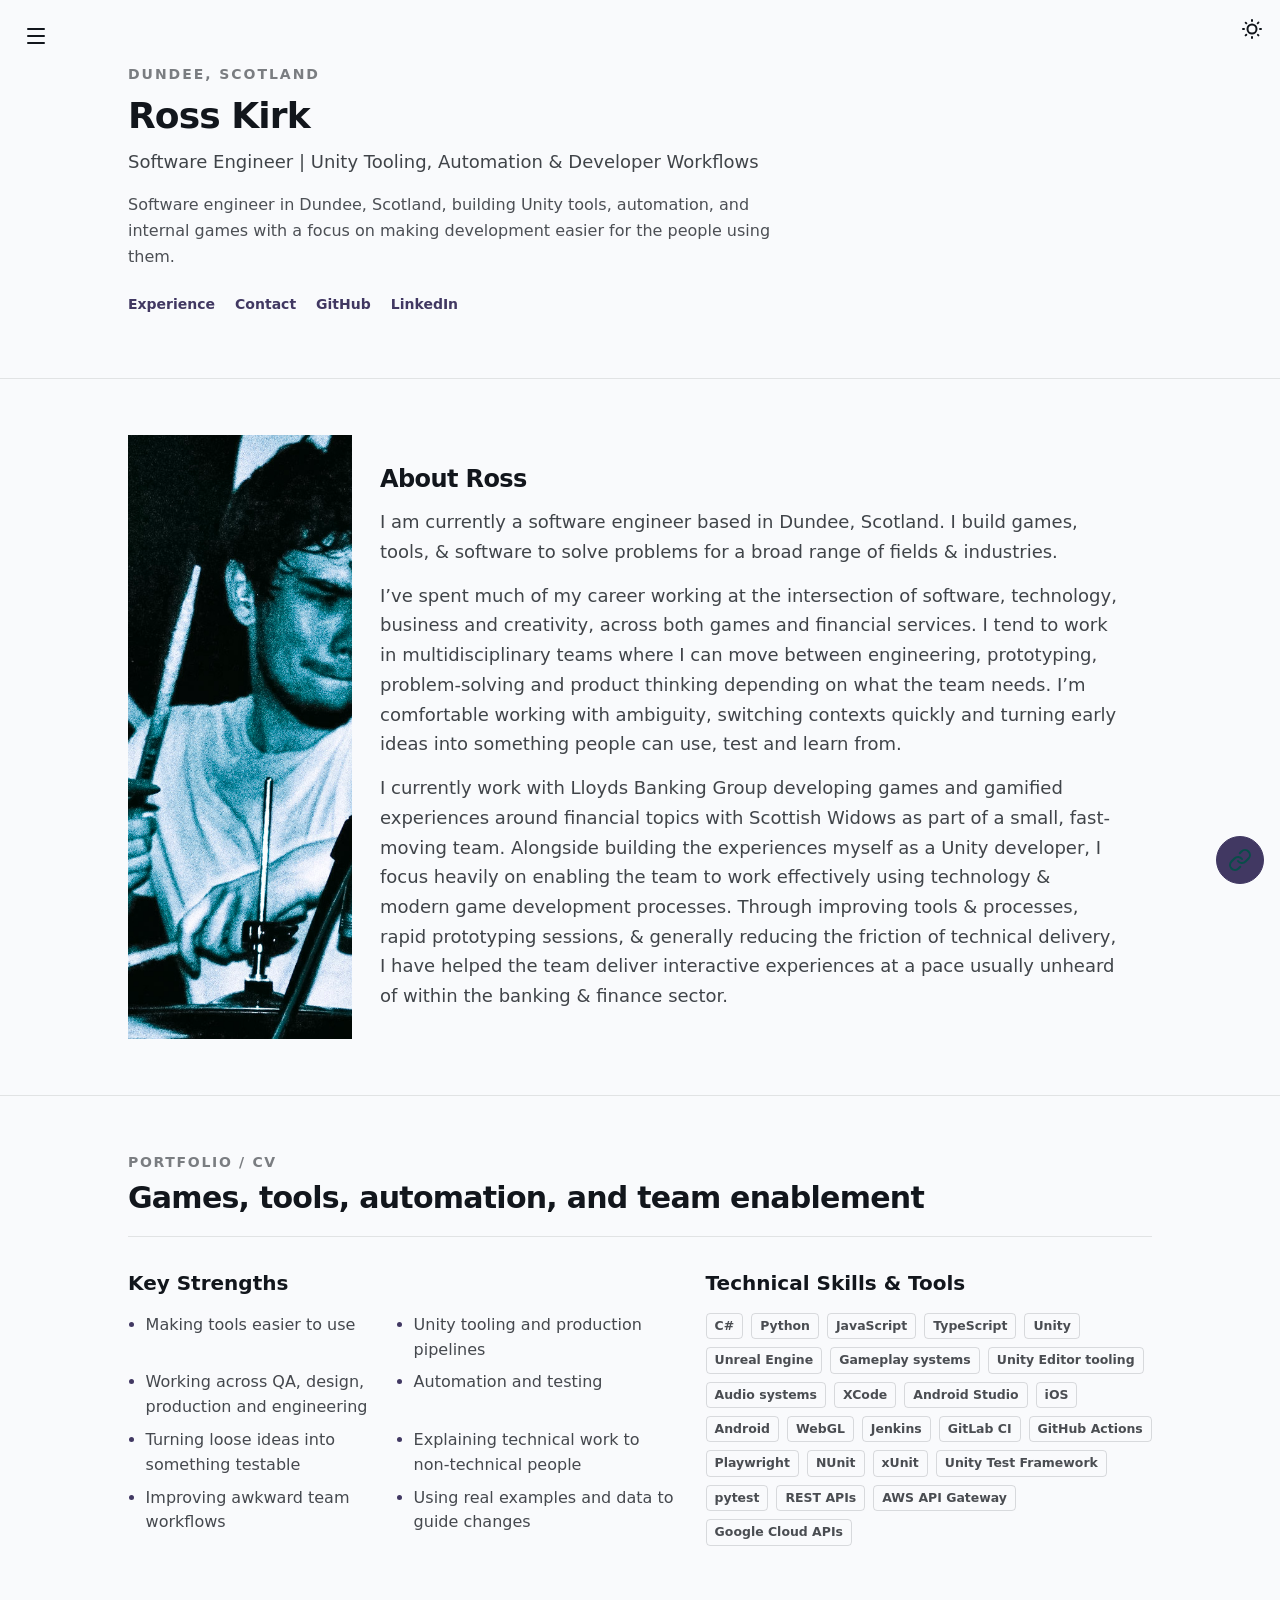
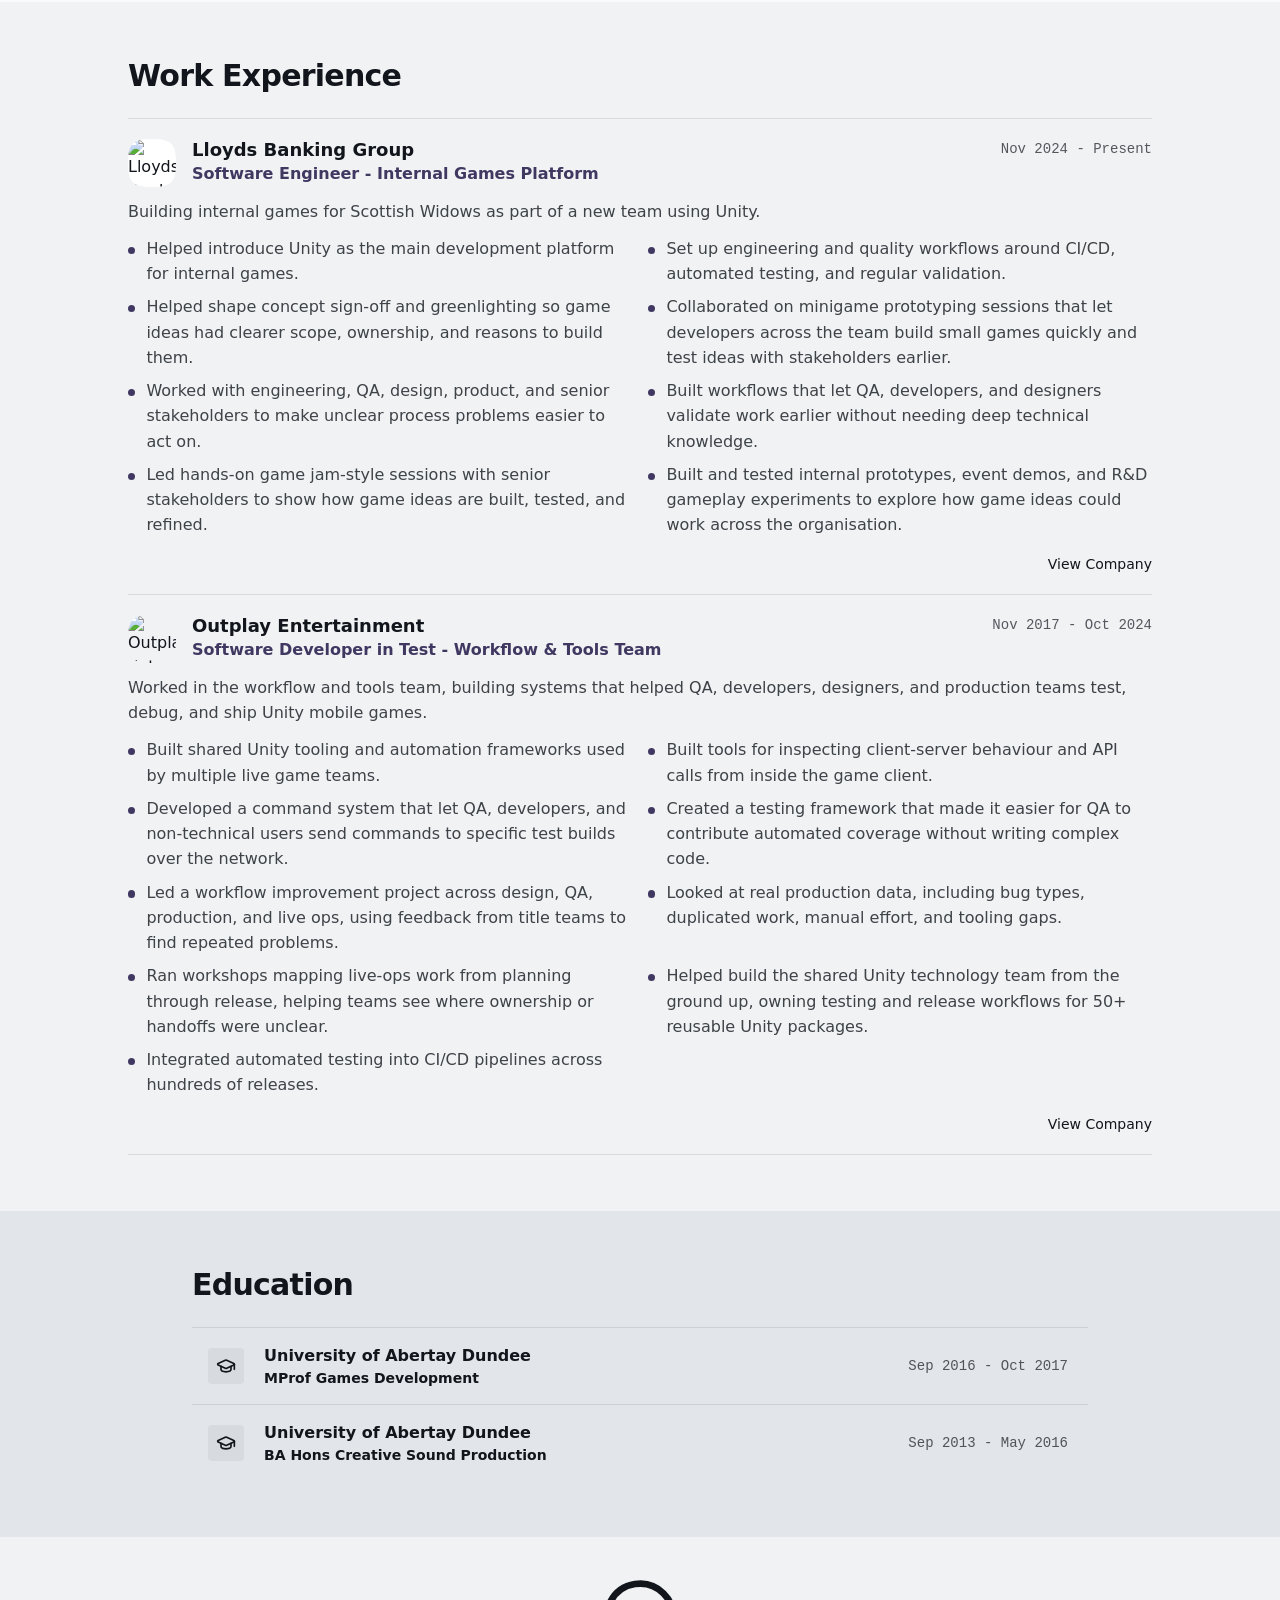
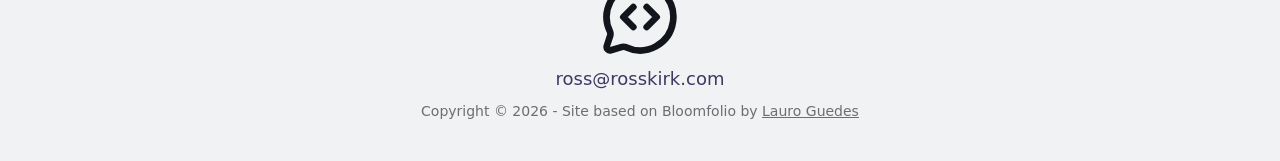
==== commit 52108e3b: "Deploy dev site - 202dd43369bae9babc2e8fb634fd31319677b50c ross-kirk/mainpage-bloomfolio@202dd43369b" ====
--- a/index.html
+++ b/index.html
@@ -1,4 +1,4 @@
-<!DOCTYPE html><html lang="en" data-astro-transition-scope="astro-smooz4hq-1"> <head><meta charset="UTF-8"><meta name="viewport" content="width=device-width"><meta name="description" content="Software engineer in Dundee, Scotland, building Unity tools, automation, and internal games with a focus on making development easier for the people using them."><link rel="icon" type="image/svg+xml" href="/favicon.svg"><meta name="generator" content="Astro v5.18.2"><title>Ross Kirk - Portfolio</title><!-- View Transitions --><meta name="astro-view-transitions-enabled" content="true"><meta name="astro-view-transitions-fallback" content="animate"><script type="module" src="/_astro/ClientRouter.astro_astro_type_script_index_0_lang.CDGfc0hd.js"></script><!-- Open Graph / Social Media --><meta property="og:title" content="Ross Kirk - Portfolio"><meta property="og:description" content="Software engineer in Dundee, Scotland, building Unity tools, automation, and internal games with a focus on making development easier for the people using them."><meta property="og:type" content="website"><meta property="og:url" content="http://localhost:4322"><meta property="og:image" content="http://localhost:4322/images/og_home.png"><!-- Twitter --><meta name="twitter:card" content="summary_large_image"><meta name="twitter:title" content="Ross Kirk - Portfolio"><meta name="twitter:description" content="Software engineer in Dundee, Scotland, building Unity tools, automation, and internal games with a focus on making development easier for the people using them."><meta name="twitter:image" content="http://localhost:4322/images/og_home.png"><!-- TikTok Embed Script --><script async src="https://www.tiktok.com/embed.js"></script><link rel="stylesheet" href="/_astro/_slug_.BkI16kc9.css">
+<!DOCTYPE html><html lang="en" data-astro-transition-scope="astro-smooz4hq-1"> <head><meta charset="UTF-8"><meta name="viewport" content="width=device-width"><meta name="description" content="Software engineer in Dundee, Scotland, building Unity tools, automation, and internal games with a focus on making development easier for the people using them."><link rel="icon" type="image/svg+xml" href="/favicon.svg"><meta name="generator" content="Astro v5.18.2"><title>Ross Kirk - Portfolio</title><!-- View Transitions --><meta name="astro-view-transitions-enabled" content="true"><meta name="astro-view-transitions-fallback" content="animate"><script type="module" src="/_astro/ClientRouter.astro_astro_type_script_index_0_lang.CDGfc0hd.js"></script><!-- Open Graph / Social Media --><meta property="og:title" content="Ross Kirk - Portfolio"><meta property="og:description" content="Software engineer in Dundee, Scotland, building Unity tools, automation, and internal games with a focus on making development easier for the people using them."><meta property="og:type" content="website"><meta property="og:url" content="http://localhost:4322"><meta property="og:image" content="http://localhost:4322/images/og_home.png"><!-- Twitter --><meta name="twitter:card" content="summary_large_image"><meta name="twitter:title" content="Ross Kirk - Portfolio"><meta name="twitter:description" content="Software engineer in Dundee, Scotland, building Unity tools, automation, and internal games with a focus on making development easier for the people using them."><meta name="twitter:image" content="http://localhost:4322/images/og_home.png"><!-- TikTok Embed Script --><script async src="https://www.tiktok.com/embed.js"></script><link rel="stylesheet" href="/_astro/_slug_.e3z4jQyS.css">
 <style>.about-content[data-astro-cid-v2cbyr3p]{line-height:1.65}.about-content[data-astro-cid-v2cbyr3p] p{margin:0 0 .9rem}.about-content[data-astro-cid-v2cbyr3p] p:last-child{margin-bottom:0}.cv-list[data-astro-cid-pudxe5pi]{color:color-mix(in srgb,var(--color-base-content) 78%,transparent);line-height:1.55;list-style:disc;padding-left:1.1rem}.cv-list[data-astro-cid-pudxe5pi] li[data-astro-cid-pudxe5pi]::marker{color:var(--color-primary)}.experience-list[data-astro-cid-zhxkjw2l]{display:grid;gap:0;border-top:1px solid color-mix(in srgb,var(--color-base-content) 10%,transparent)}.experience-item[data-astro-cid-zhxkjw2l]{position:relative;border-bottom:1px solid color-mix(in srgb,var(--color-base-content) 10%,transparent);padding:1.25rem 0}.experience-entry[data-astro-cid-zhxkjw2l]{background:transparent}.experience-card-body[data-astro-cid-zhxkjw2l]{padding:0}.experience-content[data-astro-cid-zhxkjw2l]{margin-top:.75rem;line-height:1.58}.experience-content[data-astro-cid-zhxkjw2l].compact{margin-top:0}.experience-content[data-astro-cid-zhxkjw2l] p{margin:0 0 .75rem}.experience-content[data-astro-cid-zhxkjw2l] ul{display:grid;gap:.5rem 1rem;margin:.75rem 0 0;padding:0;list-style:none}.experience-content[data-astro-cid-zhxkjw2l] li{position:relative;padding-left:1.15rem}.experience-content[data-astro-cid-zhxkjw2l] li:before{content:"";position:absolute;top:.68em;left:0;width:.45rem;height:.45rem;border-radius:999px;background:var(--color-primary)}.company-logo-bg[data-astro-cid-zhxkjw2l]{background-color:#fff}.education-list[data-astro-cid-zhxkjw2l]{border-top:1px solid color-mix(in srgb,var(--color-base-content) 10%,transparent)}.education-summary[data-astro-cid-zhxkjw2l]{display:grid;grid-template-columns:2.5rem minmax(0,1fr) auto;align-items:center;gap:1rem}.education-date-mobile[data-astro-cid-zhxkjw2l]{display:none;margin-top:.35rem}[data-astro-cid-zhxkjw2l][data-theme=dark] .company-logo-bg[data-astro-cid-zhxkjw2l]{background-color:#fff}@media(max-width:640px){.experience-item[data-astro-cid-zhxkjw2l]{padding:1rem 0}.experience-card-body[data-astro-cid-zhxkjw2l]{padding:0}.experience-content[data-astro-cid-zhxkjw2l]{line-height:1.65}.education-summary[data-astro-cid-zhxkjw2l]{grid-template-columns:2.5rem minmax(0,1fr);align-items:start;gap:.85rem}.education-icon[data-astro-cid-zhxkjw2l]{padding-top:.15rem}.education-date[data-astro-cid-zhxkjw2l]{display:none}.education-date-mobile[data-astro-cid-zhxkjw2l]{display:block}}@media(min-width:1024px){.experience-content[data-astro-cid-zhxkjw2l] ul{grid-template-columns:repeat(2,minmax(0,1fr))}}.tiktok-card-wrapper[data-astro-cid-ju7htzdd]{width:100%;height:100%;display:flex;flex-direction:column;justify-content:flex-start;align-items:center}.tiktok-card[data-astro-cid-ju7htzdd]{width:100%;max-width:605px;min-width:325px;transform-origin:top center;background:transparent;border:none;box-shadow:none;display:flex;flex-direction:column;align-items:center}.tiktok-embed-container[data-astro-cid-ju7htzdd]{position:relative;width:100%;overflow:hidden;background:transparent;border-radius:.9rem .9rem 0 0}.tiktok-embed[data-astro-cid-ju7htzdd]{margin:0 auto;width:100%;position:relative;overflow:hidden;border-radius:.9rem .9rem 0 0;display:block}.tiktok-card-body[data-astro-cid-ju7htzdd]{margin-top:0;width:100%;box-sizing:border-box}.tiktok-embed[data-astro-cid-ju7htzdd] iframe[data-astro-cid-ju7htzdd]{border:none!important;border-radius:.9rem .9rem 0 0!important;display:block;width:calc(100% + 2px)!important;height:auto!important;margin:-1px -1px 0;position:relative}
 .skill-token[data-astro-cid-sidjayen]{display:inline-flex;align-items:center;min-height:1.65rem;border:1px solid color-mix(in srgb,var(--color-base-content) 14%,transparent);border-radius:.25rem;padding:.15rem .5rem;color:color-mix(in srgb,var(--color-base-content) 76%,transparent);font-size:.78rem;font-weight:600;line-height:1}
 </style><style>[data-astro-transition-scope="astro-smooz4hq-1"] { view-transition-name: astro-smooz4hq-1; }@layer astro { ::view-transition-old(astro-smooz4hq-1) { 
@@ -68,9 +68,9 @@
 GitHub
 </a> <a href="https://linkedin.com/in/rosskirk01" target="_blank" rel="noopener noreferrer" class="link link-hover text-primary">
 LinkedIn
-</a>  </div> </div> </section> <!-- About Section --> <section id="about" class="border-b border-base-content/10 py-12 px-4 sm:py-14" data-astro-cid-v2cbyr3p> <div class="max-w-5xl mx-auto" data-astro-cid-v2cbyr3p> <div class="overflow-hidden" data-astro-cid-v2cbyr3p> <div class="grid gap-0 md:grid-cols-[14rem_1fr]" data-astro-cid-v2cbyr3p> <figure class="h-56 md:h-full bg-base-200" data-astro-cid-v2cbyr3p> <img src="/images/me.png" alt="About Ross" class="h-full w-full object-cover object-center" data-astro-cid-v2cbyr3p> </figure> <div class="p-5 sm:p-7" data-astro-cid-v2cbyr3p> <h2 class="mb-3 text-2xl font-bold tracking-tight" data-astro-cid-v2cbyr3p>About Ross</h2> <div class="about-content text-base sm:text-lg text-base-content/80" data-astro-cid-v2cbyr3p> <p>I am a software engineer based in Dundee, Scotland. I build games, Unity tools, and automation.</p>
-<p>I have spent most of my career working on the tools and workflows around game teams: testing, debugging, build pipelines, editor tools, and ways for people to try ideas quickly.</p>
-<p>I like making technical things easier for other people to use, whether they are developers, QA, designers, producers, or stakeholders.</p> </div> </div> </div> </div> </div> </section>  <!-- CV Snapshot Section --> <section id="cv" class="px-4 py-12 sm:py-14" data-astro-cid-pudxe5pi> <div class="max-w-5xl mx-auto" data-astro-cid-pudxe5pi> <div class="mb-8 border-b border-base-content/10 pb-5" data-astro-cid-pudxe5pi> <p class="text-sm font-semibold uppercase tracking-[0.12em] text-base-content/55 mb-2" data-astro-cid-pudxe5pi>Portfolio / CV</p> <h2 class="text-3xl font-bold tracking-tight" data-astro-cid-pudxe5pi>
+</a>  </div> </div> </section> <!-- About Section --> <section id="about" class="border-b border-base-content/10 py-12 px-4 sm:py-14" data-astro-cid-v2cbyr3p> <div class="max-w-5xl mx-auto" data-astro-cid-v2cbyr3p> <div class="overflow-hidden" data-astro-cid-v2cbyr3p> <div class="grid gap-0 md:grid-cols-[14rem_1fr]" data-astro-cid-v2cbyr3p> <figure class="h-56 md:h-full bg-base-200" data-astro-cid-v2cbyr3p> <img src="/images/me.png" alt="About Ross" class="h-full w-full object-cover object-center" data-astro-cid-v2cbyr3p> </figure> <div class="p-5 sm:p-7" data-astro-cid-v2cbyr3p> <h2 class="mb-3 text-2xl font-bold tracking-tight" data-astro-cid-v2cbyr3p>About Ross</h2> <div class="about-content text-base sm:text-lg text-base-content/80" data-astro-cid-v2cbyr3p> <p>I am currently a software engineer based in Dundee, Scotland. I build games, tools, &#x26; software to solve problems for a broad range of fields &#x26; industries.</p>
+<p>I’ve spent much of my career working at the intersection of software, technology, business and creativity, across both games and financial services. I tend to work in multidisciplinary teams where I can move between engineering, prototyping, problem-solving and product thinking depending on what the team needs. I’m comfortable working with ambiguity, switching contexts quickly and turning early ideas into something people can use, test and learn from.</p>
+<p>I currently work with Lloyds Banking Group developing games and gamified experiences around financial topics with Scottish Widows as part of a small, fast-moving team. Alongside building the experiences myself as a Unity developer, I focus heavily on enabling the team to work effectively using technology &#x26; modern game development processes. Through improving tools &#x26; processes, rapid prototyping sessions, &#x26; generally reducing the friction of technical delivery, I have helped the team deliver interactive experiences at a pace usually unheard of within the banking &#x26; finance sector.</p> </div> </div> </div> </div> </div> </section>  <!-- CV Snapshot Section --> <section id="cv" class="px-4 py-12 sm:py-14" data-astro-cid-pudxe5pi> <div class="max-w-5xl mx-auto" data-astro-cid-pudxe5pi> <div class="mb-8 border-b border-base-content/10 pb-5" data-astro-cid-pudxe5pi> <p class="text-sm font-semibold uppercase tracking-[0.12em] text-base-content/55 mb-2" data-astro-cid-pudxe5pi>Portfolio / CV</p> <h2 class="text-3xl font-bold tracking-tight" data-astro-cid-pudxe5pi>
 Games, tools, automation, and team enablement
 </h2> </div> <div class="grid gap-8 lg:grid-cols-[1.1fr_0.9fr]" data-astro-cid-pudxe5pi> <section data-astro-cid-pudxe5pi> <h3 class="mb-4 text-xl font-bold" data-astro-cid-pudxe5pi> Key Strengths </h3> <ul class="cv-list grid gap-2 sm:grid-cols-2" data-astro-cid-pudxe5pi> <li data-astro-cid-pudxe5pi>Making tools easier to use</li><li data-astro-cid-pudxe5pi>Unity tooling and production pipelines</li><li data-astro-cid-pudxe5pi>Working across QA, design, production and engineering</li><li data-astro-cid-pudxe5pi>Automation and testing</li><li data-astro-cid-pudxe5pi>Turning loose ideas into something testable</li><li data-astro-cid-pudxe5pi>Explaining technical work to non-technical people</li><li data-astro-cid-pudxe5pi>Improving awkward team workflows</li><li data-astro-cid-pudxe5pi>Using real examples and data to guide changes</li> </ul> </section> <section data-astro-cid-pudxe5pi> <h3 class="mb-4 text-xl font-bold" data-astro-cid-pudxe5pi> Technical Skills &amp; Tools </h3> <div class="flex flex-wrap gap-2" data-astro-cid-pudxe5pi> <span class="skill-token" data-astro-cid-sidjayen>C#</span> <span class="skill-token" data-astro-cid-sidjayen>Python</span> <span class="skill-token" data-astro-cid-sidjayen>JavaScript</span> <span class="skill-token" data-astro-cid-sidjayen>TypeScript</span> <span class="skill-token" data-astro-cid-sidjayen>Unity</span> <span class="skill-token" data-astro-cid-sidjayen>Unreal Engine</span> <span class="skill-token" data-astro-cid-sidjayen>Gameplay systems</span> <span class="skill-token" data-astro-cid-sidjayen>Unity Editor tooling</span> <span class="skill-token" data-astro-cid-sidjayen>Audio systems</span> <span class="skill-token" data-astro-cid-sidjayen>XCode</span> <span class="skill-token" data-astro-cid-sidjayen>Android Studio</span> <span class="skill-token" data-astro-cid-sidjayen>iOS</span> <span class="skill-token" data-astro-cid-sidjayen>Android</span> <span class="skill-token" data-astro-cid-sidjayen>WebGL</span> <span class="skill-token" data-astro-cid-sidjayen>Jenkins</span> <span class="skill-token" data-astro-cid-sidjayen>GitLab CI</span> <span class="skill-token" data-astro-cid-sidjayen>GitHub Actions</span> <span class="skill-token" data-astro-cid-sidjayen>Playwright</span> <span class="skill-token" data-astro-cid-sidjayen>NUnit</span> <span class="skill-token" data-astro-cid-sidjayen>xUnit</span> <span class="skill-token" data-astro-cid-sidjayen>Unity Test Framework</span> <span class="skill-token" data-astro-cid-sidjayen>pytest</span> <span class="skill-token" data-astro-cid-sidjayen>REST APIs</span> <span class="skill-token" data-astro-cid-sidjayen>AWS API Gateway</span> <span class="skill-token" data-astro-cid-sidjayen>Google Cloud APIs</span>  </div> </section> </div> </div> </section>  <!-- Projects Section -->  <!-- TikTok Section -->  <!-- Work Experience Section --> <section id="work" class="py-12 px-4 sm:py-14 bg-base-200" data-astro-cid-zhxkjw2l> <div class="mx-auto max-w-5xl" data-astro-cid-zhxkjw2l> <div class="mb-6" data-astro-cid-zhxkjw2l> <h2 class="text-3xl font-bold tracking-tight" data-astro-cid-zhxkjw2l>Work Experience</h2>  </div> <ul class="experience-list" data-astro-cid-zhxkjw2l> <li class="experience-item" data-astro-cid-zhxkjw2l> <article class="experience-entry" data-astro-cid-zhxkjw2l> <div class="experience-card-body" data-astro-cid-zhxkjw2l> <div class="flex flex-col gap-3 sm:flex-row sm:items-start sm:justify-between" data-astro-cid-zhxkjw2l> <div class="flex items-center gap-4" data-astro-cid-zhxkjw2l> <div class="avatar" data-astro-cid-zhxkjw2l> <div class="w-12 mask mask-squircle company-logo-bg" data-astro-cid-zhxkjw2l> <img src="https://www.lloydsbankinggroup.com/content/dam/gca/images/press-releases/logos/square-brand-logos/lbg-logo-square.png" alt="Lloyds Banking Group" class="object-contain w-full h-full" data-astro-cid-zhxkjw2l> </div> </div> <div data-astro-cid-zhxkjw2l> <h3 class="card-title leading-tight" data-astro-cid-zhxkjw2l>Lloyds Banking Group</h3> <p class="text-primary font-semibold" data-astro-cid-zhxkjw2l> Software Engineer - Internal Games Platform </p> </div> </div> <time class="font-mono text-sm text-base-content/70 whitespace-nowrap" data-astro-cid-zhxkjw2l> Nov 2024 - Present </time> </div> <div class="experience-content text-base-content/80" data-astro-cid-zhxkjw2l> <p>Building internal games for Scottish Widows as part of a new team using Unity.</p>
 <ul>
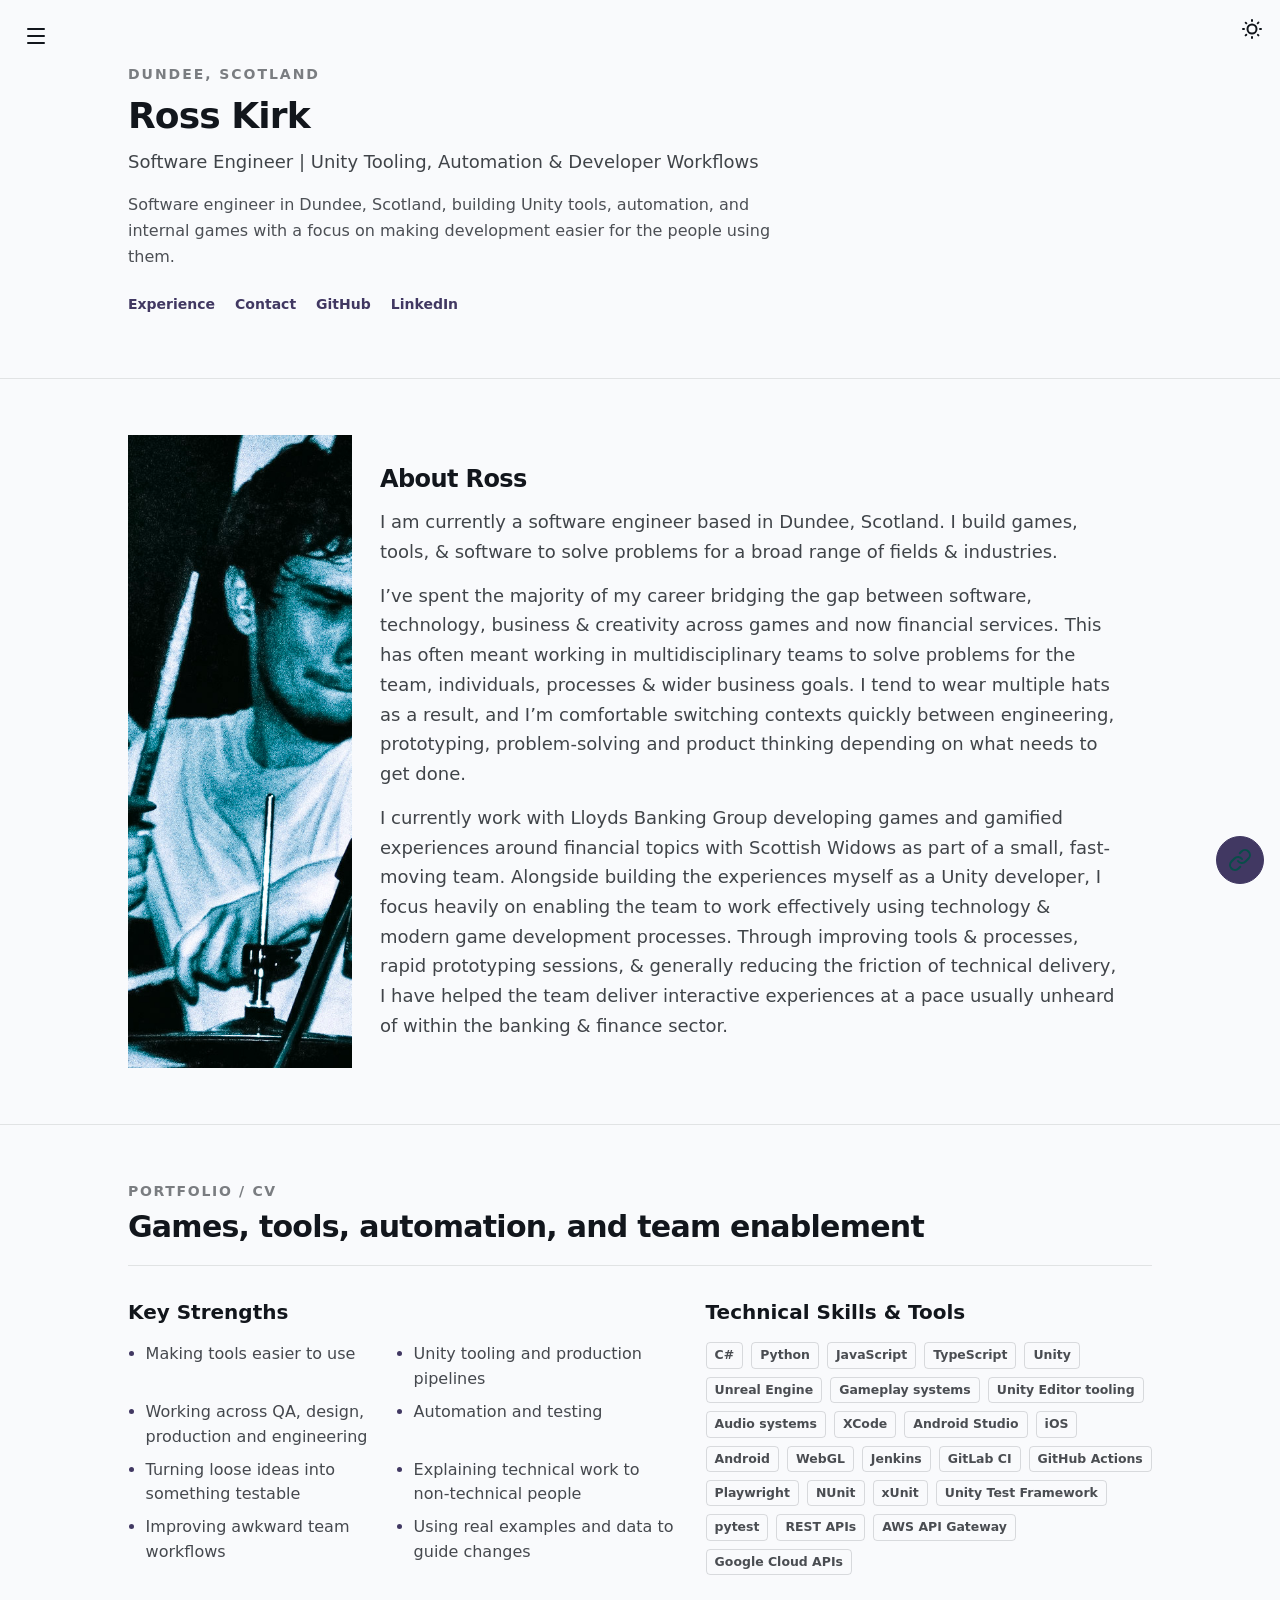
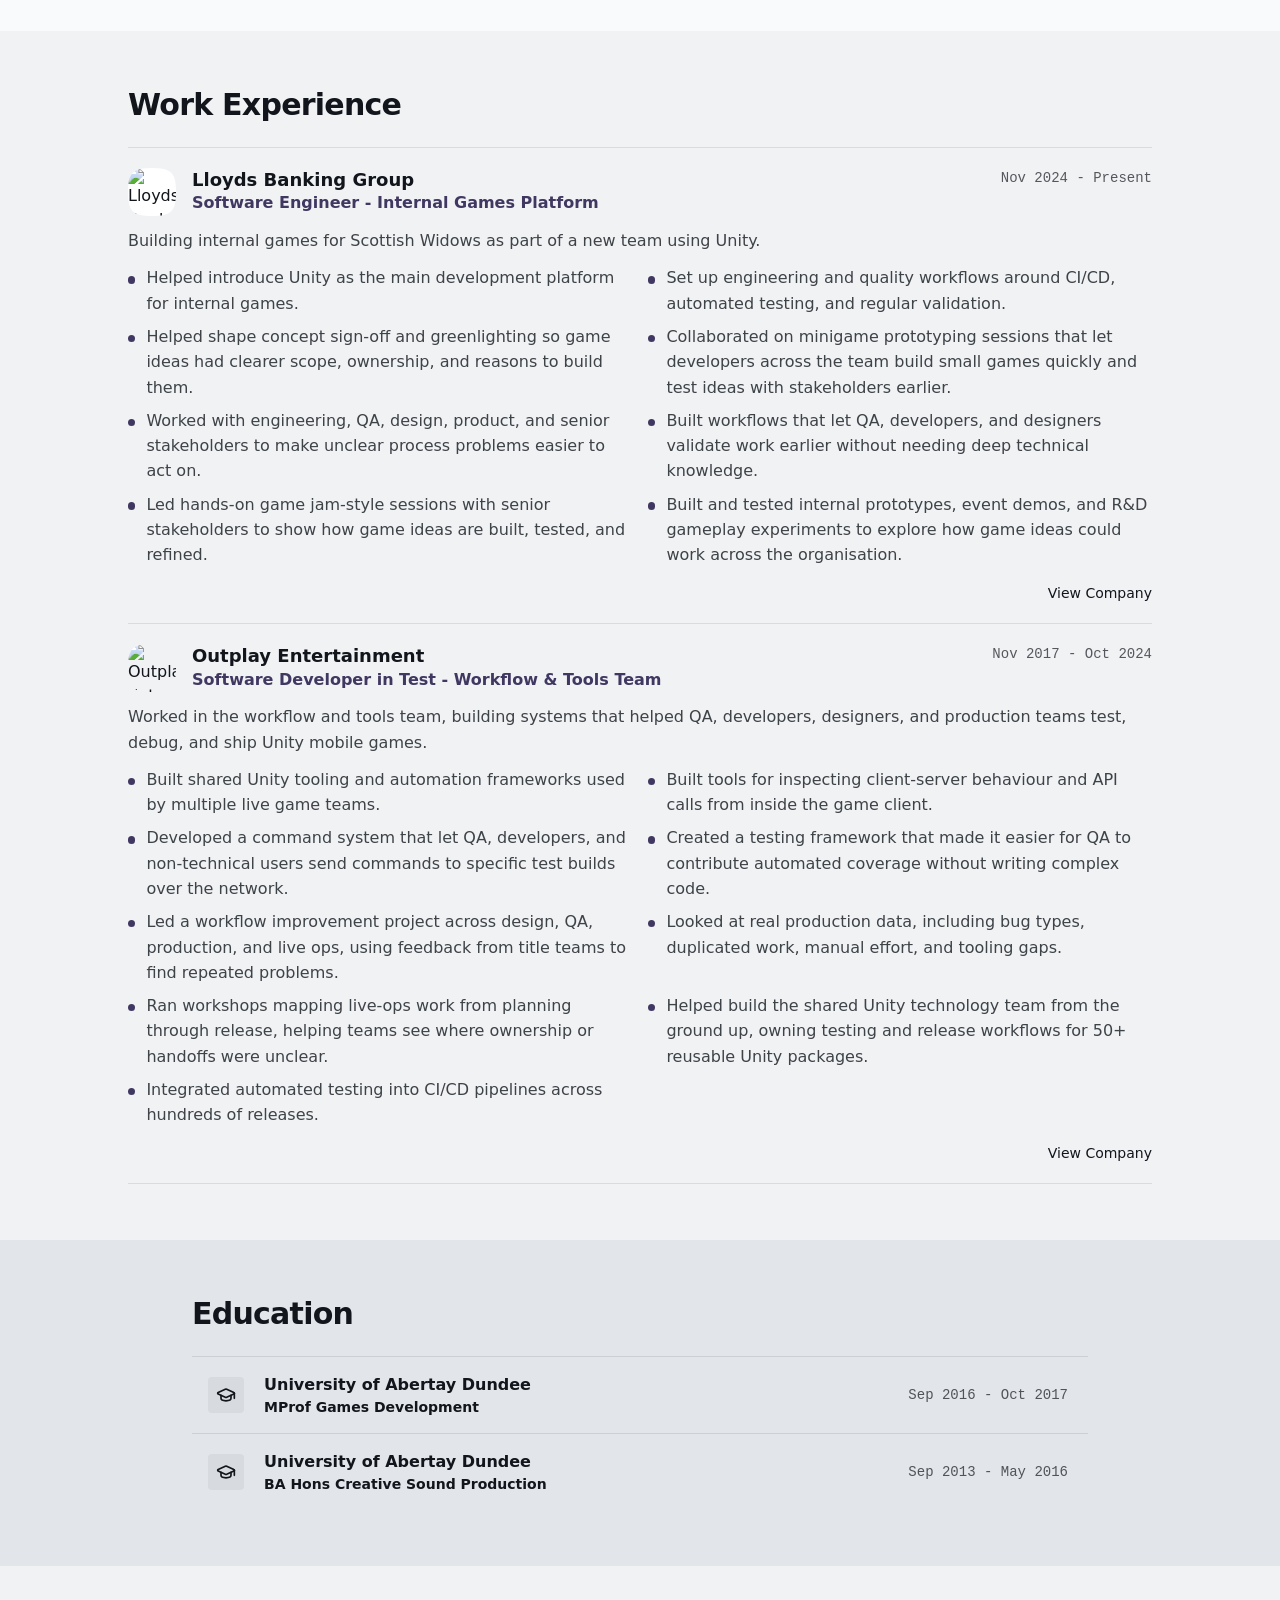
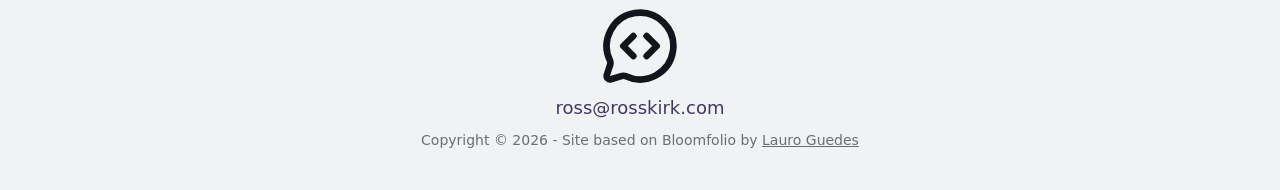
==== commit 27863d0a: "Deploy dev site - 98b9191d9a018cac61ae9fd307a93643b125bd30 ross-kirk/mainpage-bloomfolio@98b9191d9a0" ====
--- a/index.html
+++ b/index.html
@@ -69,7 +69,7 @@
 </a> <a href="https://linkedin.com/in/rosskirk01" target="_blank" rel="noopener noreferrer" class="link link-hover text-primary">
 LinkedIn
 </a>  </div> </div> </section> <!-- About Section --> <section id="about" class="border-b border-base-content/10 py-12 px-4 sm:py-14" data-astro-cid-v2cbyr3p> <div class="max-w-5xl mx-auto" data-astro-cid-v2cbyr3p> <div class="overflow-hidden" data-astro-cid-v2cbyr3p> <div class="grid gap-0 md:grid-cols-[14rem_1fr]" data-astro-cid-v2cbyr3p> <figure class="h-56 md:h-full bg-base-200" data-astro-cid-v2cbyr3p> <img src="/images/me.png" alt="About Ross" class="h-full w-full object-cover object-center" data-astro-cid-v2cbyr3p> </figure> <div class="p-5 sm:p-7" data-astro-cid-v2cbyr3p> <h2 class="mb-3 text-2xl font-bold tracking-tight" data-astro-cid-v2cbyr3p>About Ross</h2> <div class="about-content text-base sm:text-lg text-base-content/80" data-astro-cid-v2cbyr3p> <p>I am currently a software engineer based in Dundee, Scotland. I build games, tools, &#x26; software to solve problems for a broad range of fields &#x26; industries.</p>
-<p>I’ve spent much of my career working at the intersection of software, technology, business and creativity, across both games and financial services. I tend to work in multidisciplinary teams where I can move between engineering, prototyping, problem-solving and product thinking depending on what the team needs. I’m comfortable working with ambiguity, switching contexts quickly and turning early ideas into something people can use, test and learn from.</p>
+<p>I’ve spent the majority of my career bridging the gap between software, technology, business &#x26; creativity across games and now financial services. This has often meant working in multidisciplinary teams to solve problems for the team, individuals, processes &#x26; wider business goals. I tend to wear multiple hats as a result, and I’m comfortable switching contexts quickly between engineering, prototyping, problem-solving and product thinking depending on what needs to get done.</p>
 <p>I currently work with Lloyds Banking Group developing games and gamified experiences around financial topics with Scottish Widows as part of a small, fast-moving team. Alongside building the experiences myself as a Unity developer, I focus heavily on enabling the team to work effectively using technology &#x26; modern game development processes. Through improving tools &#x26; processes, rapid prototyping sessions, &#x26; generally reducing the friction of technical delivery, I have helped the team deliver interactive experiences at a pace usually unheard of within the banking &#x26; finance sector.</p> </div> </div> </div> </div> </div> </section>  <!-- CV Snapshot Section --> <section id="cv" class="px-4 py-12 sm:py-14" data-astro-cid-pudxe5pi> <div class="max-w-5xl mx-auto" data-astro-cid-pudxe5pi> <div class="mb-8 border-b border-base-content/10 pb-5" data-astro-cid-pudxe5pi> <p class="text-sm font-semibold uppercase tracking-[0.12em] text-base-content/55 mb-2" data-astro-cid-pudxe5pi>Portfolio / CV</p> <h2 class="text-3xl font-bold tracking-tight" data-astro-cid-pudxe5pi>
 Games, tools, automation, and team enablement
 </h2> </div> <div class="grid gap-8 lg:grid-cols-[1.1fr_0.9fr]" data-astro-cid-pudxe5pi> <section data-astro-cid-pudxe5pi> <h3 class="mb-4 text-xl font-bold" data-astro-cid-pudxe5pi> Key Strengths </h3> <ul class="cv-list grid gap-2 sm:grid-cols-2" data-astro-cid-pudxe5pi> <li data-astro-cid-pudxe5pi>Making tools easier to use</li><li data-astro-cid-pudxe5pi>Unity tooling and production pipelines</li><li data-astro-cid-pudxe5pi>Working across QA, design, production and engineering</li><li data-astro-cid-pudxe5pi>Automation and testing</li><li data-astro-cid-pudxe5pi>Turning loose ideas into something testable</li><li data-astro-cid-pudxe5pi>Explaining technical work to non-technical people</li><li data-astro-cid-pudxe5pi>Improving awkward team workflows</li><li data-astro-cid-pudxe5pi>Using real examples and data to guide changes</li> </ul> </section> <section data-astro-cid-pudxe5pi> <h3 class="mb-4 text-xl font-bold" data-astro-cid-pudxe5pi> Technical Skills &amp; Tools </h3> <div class="flex flex-wrap gap-2" data-astro-cid-pudxe5pi> <span class="skill-token" data-astro-cid-sidjayen>C#</span> <span class="skill-token" data-astro-cid-sidjayen>Python</span> <span class="skill-token" data-astro-cid-sidjayen>JavaScript</span> <span class="skill-token" data-astro-cid-sidjayen>TypeScript</span> <span class="skill-token" data-astro-cid-sidjayen>Unity</span> <span class="skill-token" data-astro-cid-sidjayen>Unreal Engine</span> <span class="skill-token" data-astro-cid-sidjayen>Gameplay systems</span> <span class="skill-token" data-astro-cid-sidjayen>Unity Editor tooling</span> <span class="skill-token" data-astro-cid-sidjayen>Audio systems</span> <span class="skill-token" data-astro-cid-sidjayen>XCode</span> <span class="skill-token" data-astro-cid-sidjayen>Android Studio</span> <span class="skill-token" data-astro-cid-sidjayen>iOS</span> <span class="skill-token" data-astro-cid-sidjayen>Android</span> <span class="skill-token" data-astro-cid-sidjayen>WebGL</span> <span class="skill-token" data-astro-cid-sidjayen>Jenkins</span> <span class="skill-token" data-astro-cid-sidjayen>GitLab CI</span> <span class="skill-token" data-astro-cid-sidjayen>GitHub Actions</span> <span class="skill-token" data-astro-cid-sidjayen>Playwright</span> <span class="skill-token" data-astro-cid-sidjayen>NUnit</span> <span class="skill-token" data-astro-cid-sidjayen>xUnit</span> <span class="skill-token" data-astro-cid-sidjayen>Unity Test Framework</span> <span class="skill-token" data-astro-cid-sidjayen>pytest</span> <span class="skill-token" data-astro-cid-sidjayen>REST APIs</span> <span class="skill-token" data-astro-cid-sidjayen>AWS API Gateway</span> <span class="skill-token" data-astro-cid-sidjayen>Google Cloud APIs</span>  </div> </section> </div> </div> </section>  <!-- Projects Section -->  <!-- TikTok Section -->  <!-- Work Experience Section --> <section id="work" class="py-12 px-4 sm:py-14 bg-base-200" data-astro-cid-zhxkjw2l> <div class="mx-auto max-w-5xl" data-astro-cid-zhxkjw2l> <div class="mb-6" data-astro-cid-zhxkjw2l> <h2 class="text-3xl font-bold tracking-tight" data-astro-cid-zhxkjw2l>Work Experience</h2>  </div> <ul class="experience-list" data-astro-cid-zhxkjw2l> <li class="experience-item" data-astro-cid-zhxkjw2l> <article class="experience-entry" data-astro-cid-zhxkjw2l> <div class="experience-card-body" data-astro-cid-zhxkjw2l> <div class="flex flex-col gap-3 sm:flex-row sm:items-start sm:justify-between" data-astro-cid-zhxkjw2l> <div class="flex items-center gap-4" data-astro-cid-zhxkjw2l> <div class="avatar" data-astro-cid-zhxkjw2l> <div class="w-12 mask mask-squircle company-logo-bg" data-astro-cid-zhxkjw2l> <img src="https://www.lloydsbankinggroup.com/content/dam/gca/images/press-releases/logos/square-brand-logos/lbg-logo-square.png" alt="Lloyds Banking Group" class="object-contain w-full h-full" data-astro-cid-zhxkjw2l> </div> </div> <div data-astro-cid-zhxkjw2l> <h3 class="card-title leading-tight" data-astro-cid-zhxkjw2l>Lloyds Banking Group</h3> <p class="text-primary font-semibold" data-astro-cid-zhxkjw2l> Software Engineer - Internal Games Platform </p> </div> </div> <time class="font-mono text-sm text-base-content/70 whitespace-nowrap" data-astro-cid-zhxkjw2l> Nov 2024 - Present </time> </div> <div class="experience-content text-base-content/80" data-astro-cid-zhxkjw2l> <p>Building internal games for Scottish Widows as part of a new team using Unity.</p>
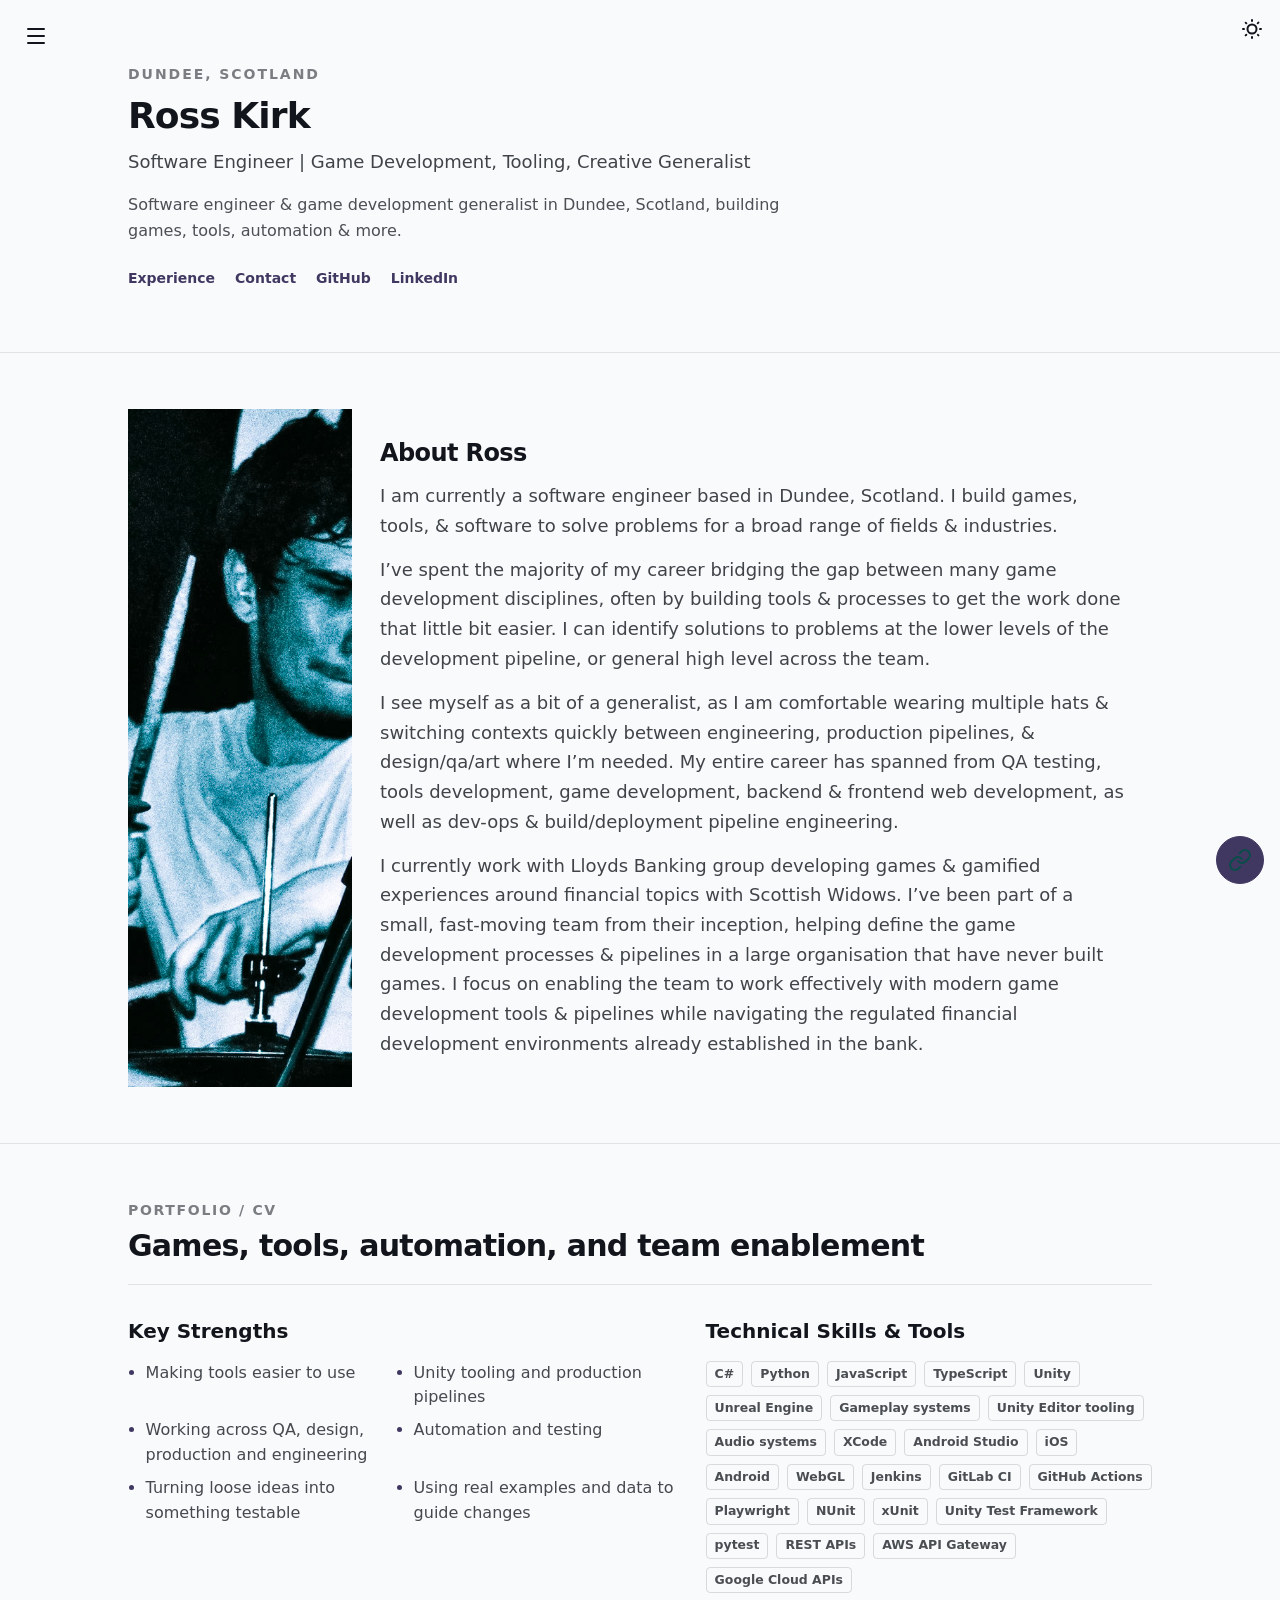
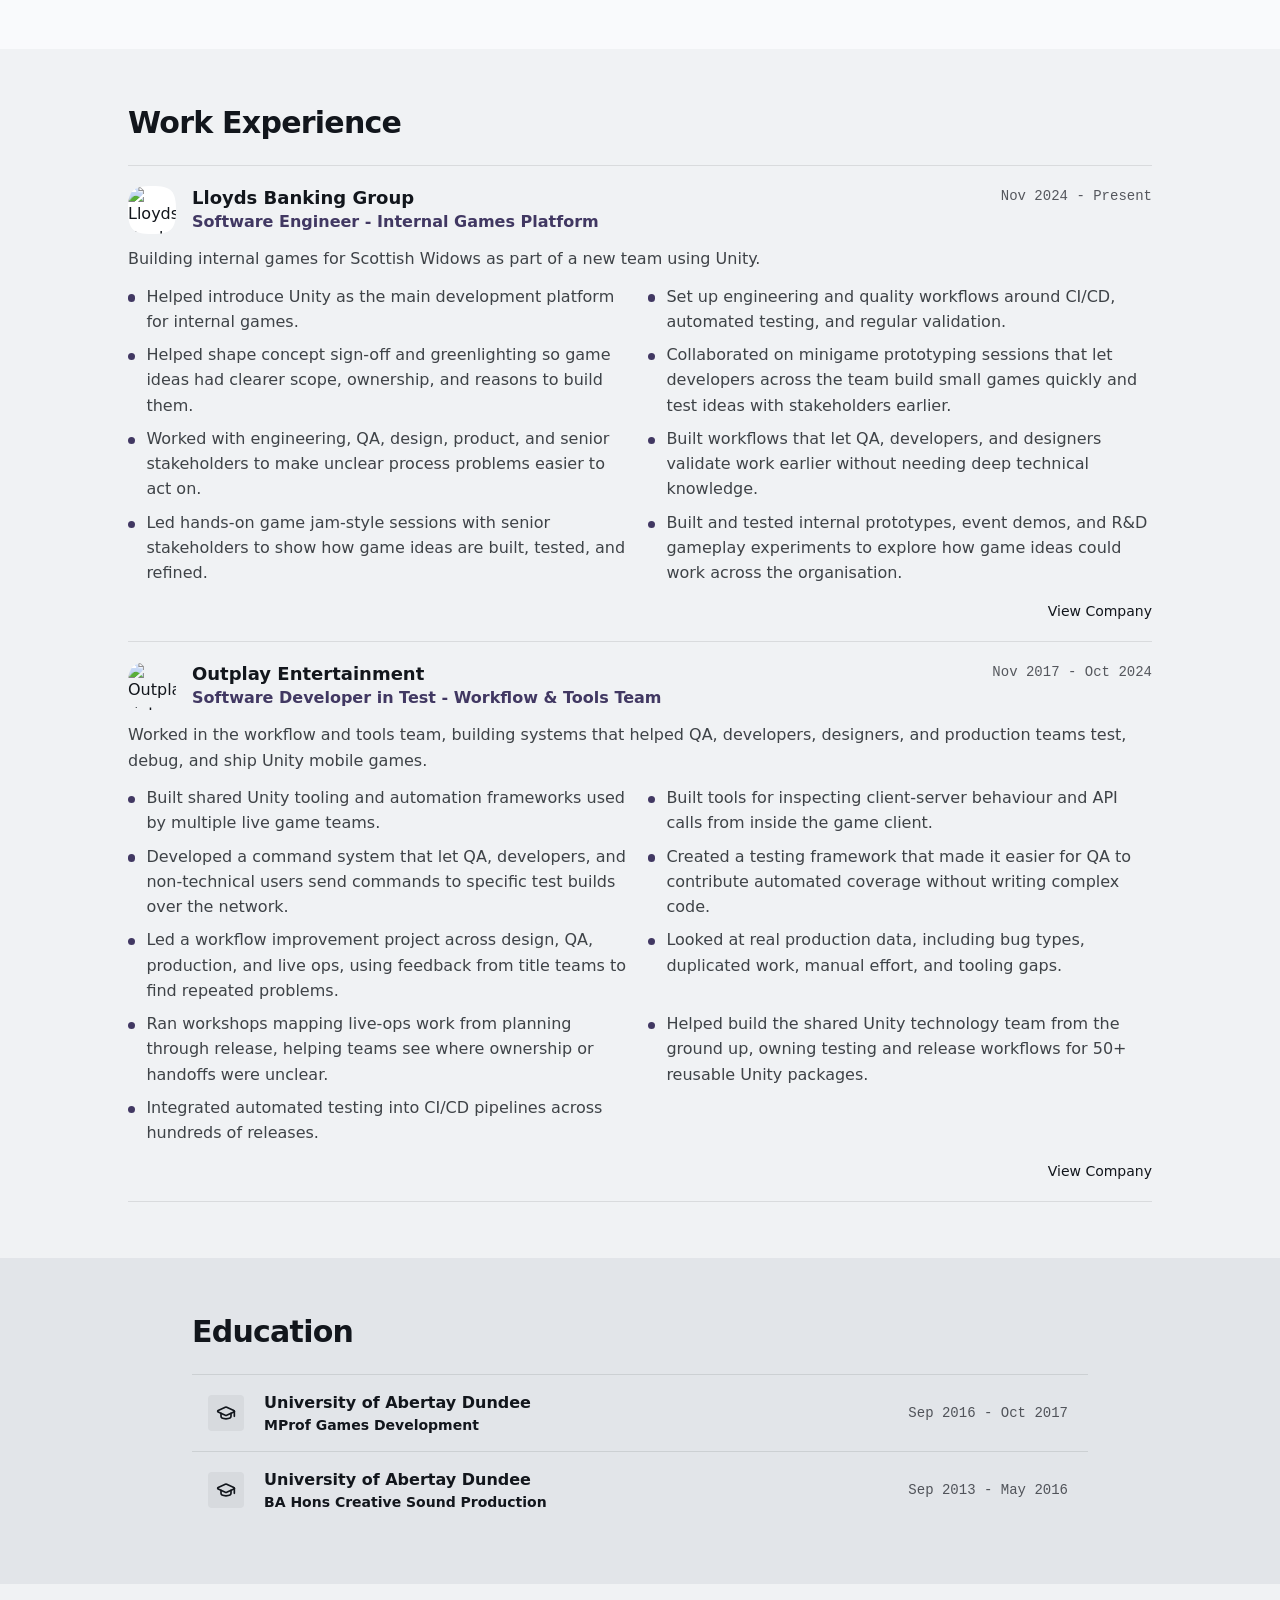
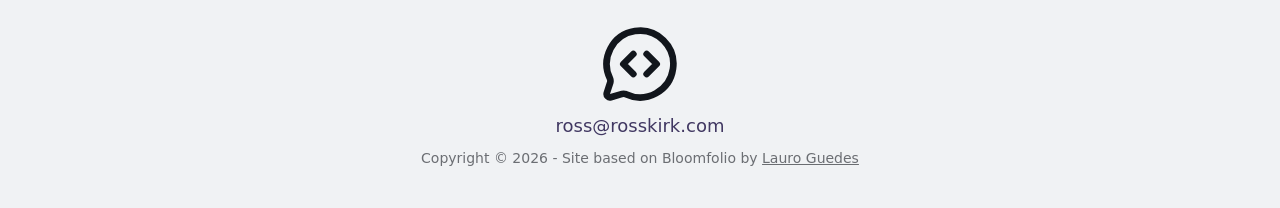
==== commit 5e3d1d67: "Deploy dev site - 5701681b8679f2d89f657dda242b20d0b9933e95 ross-kirk/mainpage-bloomfolio@5701681b867" ====
--- a/index.html
+++ b/index.html
@@ -1,4 +1,4 @@
-<!DOCTYPE html><html lang="en" data-astro-transition-scope="astro-smooz4hq-1"> <head><meta charset="UTF-8"><meta name="viewport" content="width=device-width"><meta name="description" content="Software engineer in Dundee, Scotland, building Unity tools, automation, and internal games with a focus on making development easier for the people using them."><link rel="icon" type="image/svg+xml" href="/favicon.svg"><meta name="generator" content="Astro v5.18.2"><title>Ross Kirk - Portfolio</title><!-- View Transitions --><meta name="astro-view-transitions-enabled" content="true"><meta name="astro-view-transitions-fallback" content="animate"><script type="module" src="/_astro/ClientRouter.astro_astro_type_script_index_0_lang.CDGfc0hd.js"></script><!-- Open Graph / Social Media --><meta property="og:title" content="Ross Kirk - Portfolio"><meta property="og:description" content="Software engineer in Dundee, Scotland, building Unity tools, automation, and internal games with a focus on making development easier for the people using them."><meta property="og:type" content="website"><meta property="og:url" content="http://localhost:4322"><meta property="og:image" content="http://localhost:4322/images/og_home.png"><!-- Twitter --><meta name="twitter:card" content="summary_large_image"><meta name="twitter:title" content="Ross Kirk - Portfolio"><meta name="twitter:description" content="Software engineer in Dundee, Scotland, building Unity tools, automation, and internal games with a focus on making development easier for the people using them."><meta name="twitter:image" content="http://localhost:4322/images/og_home.png"><!-- TikTok Embed Script --><script async src="https://www.tiktok.com/embed.js"></script><link rel="stylesheet" href="/_astro/_slug_.e3z4jQyS.css">
+<!DOCTYPE html><html lang="en" data-astro-transition-scope="astro-smooz4hq-1"> <head><meta charset="UTF-8"><meta name="viewport" content="width=device-width"><meta name="description" content="Software engineer &#38; game development generalist in Dundee, Scotland, building games, tools, automation &#38; more."><link rel="icon" type="image/svg+xml" href="/favicon.svg"><meta name="generator" content="Astro v5.18.2"><title>Ross Kirk - Portfolio</title><!-- View Transitions --><meta name="astro-view-transitions-enabled" content="true"><meta name="astro-view-transitions-fallback" content="animate"><script type="module" src="/_astro/ClientRouter.astro_astro_type_script_index_0_lang.CDGfc0hd.js"></script><!-- Open Graph / Social Media --><meta property="og:title" content="Ross Kirk - Portfolio"><meta property="og:description" content="Software engineer &#38; game development generalist in Dundee, Scotland, building games, tools, automation &#38; more."><meta property="og:type" content="website"><meta property="og:url" content="http://localhost:4322"><meta property="og:image" content="http://localhost:4322/images/og_home.png"><!-- Twitter --><meta name="twitter:card" content="summary_large_image"><meta name="twitter:title" content="Ross Kirk - Portfolio"><meta name="twitter:description" content="Software engineer &#38; game development generalist in Dundee, Scotland, building games, tools, automation &#38; more."><meta name="twitter:image" content="http://localhost:4322/images/og_home.png"><!-- TikTok Embed Script --><script async src="https://www.tiktok.com/embed.js"></script><link rel="stylesheet" href="/_astro/_slug_.DxYC_HR5.css">
 <style>.about-content[data-astro-cid-v2cbyr3p]{line-height:1.65}.about-content[data-astro-cid-v2cbyr3p] p{margin:0 0 .9rem}.about-content[data-astro-cid-v2cbyr3p] p:last-child{margin-bottom:0}.cv-list[data-astro-cid-pudxe5pi]{color:color-mix(in srgb,var(--color-base-content) 78%,transparent);line-height:1.55;list-style:disc;padding-left:1.1rem}.cv-list[data-astro-cid-pudxe5pi] li[data-astro-cid-pudxe5pi]::marker{color:var(--color-primary)}.experience-list[data-astro-cid-zhxkjw2l]{display:grid;gap:0;border-top:1px solid color-mix(in srgb,var(--color-base-content) 10%,transparent)}.experience-item[data-astro-cid-zhxkjw2l]{position:relative;border-bottom:1px solid color-mix(in srgb,var(--color-base-content) 10%,transparent);padding:1.25rem 0}.experience-entry[data-astro-cid-zhxkjw2l]{background:transparent}.experience-card-body[data-astro-cid-zhxkjw2l]{padding:0}.experience-content[data-astro-cid-zhxkjw2l]{margin-top:.75rem;line-height:1.58}.experience-content[data-astro-cid-zhxkjw2l].compact{margin-top:0}.experience-content[data-astro-cid-zhxkjw2l] p{margin:0 0 .75rem}.experience-content[data-astro-cid-zhxkjw2l] ul{display:grid;gap:.5rem 1rem;margin:.75rem 0 0;padding:0;list-style:none}.experience-content[data-astro-cid-zhxkjw2l] li{position:relative;padding-left:1.15rem}.experience-content[data-astro-cid-zhxkjw2l] li:before{content:"";position:absolute;top:.68em;left:0;width:.45rem;height:.45rem;border-radius:999px;background:var(--color-primary)}.company-logo-bg[data-astro-cid-zhxkjw2l]{background-color:#fff}.education-list[data-astro-cid-zhxkjw2l]{border-top:1px solid color-mix(in srgb,var(--color-base-content) 10%,transparent)}.education-summary[data-astro-cid-zhxkjw2l]{display:grid;grid-template-columns:2.5rem minmax(0,1fr) auto;align-items:center;gap:1rem}.education-date-mobile[data-astro-cid-zhxkjw2l]{display:none;margin-top:.35rem}[data-astro-cid-zhxkjw2l][data-theme=dark] .company-logo-bg[data-astro-cid-zhxkjw2l]{background-color:#fff}@media(max-width:640px){.experience-item[data-astro-cid-zhxkjw2l]{padding:1rem 0}.experience-card-body[data-astro-cid-zhxkjw2l]{padding:0}.experience-content[data-astro-cid-zhxkjw2l]{line-height:1.65}.education-summary[data-astro-cid-zhxkjw2l]{grid-template-columns:2.5rem minmax(0,1fr);align-items:start;gap:.85rem}.education-icon[data-astro-cid-zhxkjw2l]{padding-top:.15rem}.education-date[data-astro-cid-zhxkjw2l]{display:none}.education-date-mobile[data-astro-cid-zhxkjw2l]{display:block}}@media(min-width:1024px){.experience-content[data-astro-cid-zhxkjw2l] ul{grid-template-columns:repeat(2,minmax(0,1fr))}}.tiktok-card-wrapper[data-astro-cid-ju7htzdd]{width:100%;height:100%;display:flex;flex-direction:column;justify-content:flex-start;align-items:center}.tiktok-card[data-astro-cid-ju7htzdd]{width:100%;max-width:605px;min-width:325px;transform-origin:top center;background:transparent;border:none;box-shadow:none;display:flex;flex-direction:column;align-items:center}.tiktok-embed-container[data-astro-cid-ju7htzdd]{position:relative;width:100%;overflow:hidden;background:transparent;border-radius:.9rem .9rem 0 0}.tiktok-embed[data-astro-cid-ju7htzdd]{margin:0 auto;width:100%;position:relative;overflow:hidden;border-radius:.9rem .9rem 0 0;display:block}.tiktok-card-body[data-astro-cid-ju7htzdd]{margin-top:0;width:100%;box-sizing:border-box}.tiktok-embed[data-astro-cid-ju7htzdd] iframe[data-astro-cid-ju7htzdd]{border:none!important;border-radius:.9rem .9rem 0 0!important;display:block;width:calc(100% + 2px)!important;height:auto!important;margin:-1px -1px 0;position:relative}
 .skill-token[data-astro-cid-sidjayen]{display:inline-flex;align-items:center;min-height:1.65rem;border:1px solid color-mix(in srgb,var(--color-base-content) 14%,transparent);border-radius:.25rem;padding:.15rem .5rem;color:color-mix(in srgb,var(--color-base-content) 76%,transparent);font-size:.78rem;font-weight:600;line-height:1}
 </style><style>[data-astro-transition-scope="astro-smooz4hq-1"] { view-transition-name: astro-smooz4hq-1; }@layer astro { ::view-transition-old(astro-smooz4hq-1) { 
@@ -64,15 +64,16 @@
 
   // Run after view transitions
   document.addEventListener('astro:after-swap', setTheme);
-</script> </div>  <main> <!-- Hero Section (Always visible) --> <section id="hero" class="border-b border-base-content/10 px-4 py-12 sm:py-16"> <div class="mx-auto max-w-5xl"> <p class="mb-3 text-sm font-semibold uppercase tracking-[0.14em] text-base-content/55"> Dundee, Scotland </p> <h1 class="mb-3 text-4xl font-bold tracking-tight">Ross Kirk</h1> <p class="mb-4 text-lg text-base-content/80">Software Engineer | Unity Tooling, Automation &amp; Developer Workflows</p> <p class="max-w-2xl leading-relaxed text-base-content/75"> Software engineer in Dundee, Scotland, building Unity tools, automation, and internal games with a focus on making development easier for the people using them. </p> <div class="mt-6 flex flex-wrap gap-x-5 gap-y-2 text-sm font-semibold"> <a href="#work" class="link link-hover text-primary">Experience</a> <a href="#contact" class="link link-hover text-primary">Contact</a> <a href="https://github.com/ross-kirk" target="_blank" rel="noopener noreferrer" class="link link-hover text-primary">
+</script> </div>  <main> <!-- Hero Section (Always visible) --> <section id="hero" class="border-b border-base-content/10 px-4 py-12 sm:py-16"> <div class="mx-auto max-w-5xl"> <p class="mb-3 text-sm font-semibold uppercase tracking-[0.14em] text-base-content/55"> Dundee, Scotland </p> <h1 class="mb-3 text-4xl font-bold tracking-tight">Ross Kirk</h1> <p class="mb-4 text-lg text-base-content/80">Software Engineer | Game Development, Tooling, Creative Generalist</p> <p class="max-w-2xl leading-relaxed text-base-content/75"> Software engineer &amp; game development generalist in Dundee, Scotland, building games, tools, automation &amp; more. </p> <div class="mt-6 flex flex-wrap gap-x-5 gap-y-2 text-sm font-semibold"> <a href="#work" class="link link-hover text-primary">Experience</a> <a href="#contact" class="link link-hover text-primary">Contact</a> <a href="https://github.com/ross-kirk" target="_blank" rel="noopener noreferrer" class="link link-hover text-primary">
 GitHub
 </a> <a href="https://linkedin.com/in/rosskirk01" target="_blank" rel="noopener noreferrer" class="link link-hover text-primary">
 LinkedIn
 </a>  </div> </div> </section> <!-- About Section --> <section id="about" class="border-b border-base-content/10 py-12 px-4 sm:py-14" data-astro-cid-v2cbyr3p> <div class="max-w-5xl mx-auto" data-astro-cid-v2cbyr3p> <div class="overflow-hidden" data-astro-cid-v2cbyr3p> <div class="grid gap-0 md:grid-cols-[14rem_1fr]" data-astro-cid-v2cbyr3p> <figure class="h-56 md:h-full bg-base-200" data-astro-cid-v2cbyr3p> <img src="/images/me.png" alt="About Ross" class="h-full w-full object-cover object-center" data-astro-cid-v2cbyr3p> </figure> <div class="p-5 sm:p-7" data-astro-cid-v2cbyr3p> <h2 class="mb-3 text-2xl font-bold tracking-tight" data-astro-cid-v2cbyr3p>About Ross</h2> <div class="about-content text-base sm:text-lg text-base-content/80" data-astro-cid-v2cbyr3p> <p>I am currently a software engineer based in Dundee, Scotland. I build games, tools, &#x26; software to solve problems for a broad range of fields &#x26; industries.</p>
-<p>I’ve spent the majority of my career bridging the gap between software, technology, business &#x26; creativity across games and now financial services. This has often meant working in multidisciplinary teams to solve problems for the team, individuals, processes &#x26; wider business goals. I tend to wear multiple hats as a result, and I’m comfortable switching contexts quickly between engineering, prototyping, problem-solving and product thinking depending on what needs to get done.</p>
-<p>I currently work with Lloyds Banking Group developing games and gamified experiences around financial topics with Scottish Widows as part of a small, fast-moving team. Alongside building the experiences myself as a Unity developer, I focus heavily on enabling the team to work effectively using technology &#x26; modern game development processes. Through improving tools &#x26; processes, rapid prototyping sessions, &#x26; generally reducing the friction of technical delivery, I have helped the team deliver interactive experiences at a pace usually unheard of within the banking &#x26; finance sector.</p> </div> </div> </div> </div> </div> </section>  <!-- CV Snapshot Section --> <section id="cv" class="px-4 py-12 sm:py-14" data-astro-cid-pudxe5pi> <div class="max-w-5xl mx-auto" data-astro-cid-pudxe5pi> <div class="mb-8 border-b border-base-content/10 pb-5" data-astro-cid-pudxe5pi> <p class="text-sm font-semibold uppercase tracking-[0.12em] text-base-content/55 mb-2" data-astro-cid-pudxe5pi>Portfolio / CV</p> <h2 class="text-3xl font-bold tracking-tight" data-astro-cid-pudxe5pi>
+<p>I’ve spent the majority of my career bridging the gap between many game development disciplines, often by building tools &#x26; processes to get the work done that little bit easier. I can identify solutions to problems at the lower levels of the development pipeline, or general high level across the team.</p>
+<p>I see myself as a bit of a generalist, as I am comfortable wearing multiple hats &#x26; switching contexts quickly between engineering, production pipelines, &#x26; design/qa/art where I’m needed. My entire career has spanned from QA testing, tools development, game development, backend &#x26; frontend web development, as well as dev-ops &#x26; build/deployment pipeline engineering.</p>
+<p>I currently work with Lloyds Banking group developing games &#x26; gamified experiences around financial topics with Scottish Widows. I’ve been part of a small, fast-moving team from their inception, helping define the game development processes &#x26; pipelines in a large organisation that have never built games. I focus on enabling the team to work effectively with modern game development tools &#x26; pipelines while navigating the regulated financial development environments already established in the bank.</p> </div> </div> </div> </div> </div> </section>  <!-- CV Snapshot Section --> <section id="cv" class="px-4 py-12 sm:py-14" data-astro-cid-pudxe5pi> <div class="max-w-5xl mx-auto" data-astro-cid-pudxe5pi> <div class="mb-8 border-b border-base-content/10 pb-5" data-astro-cid-pudxe5pi> <p class="text-sm font-semibold uppercase tracking-[0.12em] text-base-content/55 mb-2" data-astro-cid-pudxe5pi>Portfolio / CV</p> <h2 class="text-3xl font-bold tracking-tight" data-astro-cid-pudxe5pi>
 Games, tools, automation, and team enablement
-</h2> </div> <div class="grid gap-8 lg:grid-cols-[1.1fr_0.9fr]" data-astro-cid-pudxe5pi> <section data-astro-cid-pudxe5pi> <h3 class="mb-4 text-xl font-bold" data-astro-cid-pudxe5pi> Key Strengths </h3> <ul class="cv-list grid gap-2 sm:grid-cols-2" data-astro-cid-pudxe5pi> <li data-astro-cid-pudxe5pi>Making tools easier to use</li><li data-astro-cid-pudxe5pi>Unity tooling and production pipelines</li><li data-astro-cid-pudxe5pi>Working across QA, design, production and engineering</li><li data-astro-cid-pudxe5pi>Automation and testing</li><li data-astro-cid-pudxe5pi>Turning loose ideas into something testable</li><li data-astro-cid-pudxe5pi>Explaining technical work to non-technical people</li><li data-astro-cid-pudxe5pi>Improving awkward team workflows</li><li data-astro-cid-pudxe5pi>Using real examples and data to guide changes</li> </ul> </section> <section data-astro-cid-pudxe5pi> <h3 class="mb-4 text-xl font-bold" data-astro-cid-pudxe5pi> Technical Skills &amp; Tools </h3> <div class="flex flex-wrap gap-2" data-astro-cid-pudxe5pi> <span class="skill-token" data-astro-cid-sidjayen>C#</span> <span class="skill-token" data-astro-cid-sidjayen>Python</span> <span class="skill-token" data-astro-cid-sidjayen>JavaScript</span> <span class="skill-token" data-astro-cid-sidjayen>TypeScript</span> <span class="skill-token" data-astro-cid-sidjayen>Unity</span> <span class="skill-token" data-astro-cid-sidjayen>Unreal Engine</span> <span class="skill-token" data-astro-cid-sidjayen>Gameplay systems</span> <span class="skill-token" data-astro-cid-sidjayen>Unity Editor tooling</span> <span class="skill-token" data-astro-cid-sidjayen>Audio systems</span> <span class="skill-token" data-astro-cid-sidjayen>XCode</span> <span class="skill-token" data-astro-cid-sidjayen>Android Studio</span> <span class="skill-token" data-astro-cid-sidjayen>iOS</span> <span class="skill-token" data-astro-cid-sidjayen>Android</span> <span class="skill-token" data-astro-cid-sidjayen>WebGL</span> <span class="skill-token" data-astro-cid-sidjayen>Jenkins</span> <span class="skill-token" data-astro-cid-sidjayen>GitLab CI</span> <span class="skill-token" data-astro-cid-sidjayen>GitHub Actions</span> <span class="skill-token" data-astro-cid-sidjayen>Playwright</span> <span class="skill-token" data-astro-cid-sidjayen>NUnit</span> <span class="skill-token" data-astro-cid-sidjayen>xUnit</span> <span class="skill-token" data-astro-cid-sidjayen>Unity Test Framework</span> <span class="skill-token" data-astro-cid-sidjayen>pytest</span> <span class="skill-token" data-astro-cid-sidjayen>REST APIs</span> <span class="skill-token" data-astro-cid-sidjayen>AWS API Gateway</span> <span class="skill-token" data-astro-cid-sidjayen>Google Cloud APIs</span>  </div> </section> </div> </div> </section>  <!-- Projects Section -->  <!-- TikTok Section -->  <!-- Work Experience Section --> <section id="work" class="py-12 px-4 sm:py-14 bg-base-200" data-astro-cid-zhxkjw2l> <div class="mx-auto max-w-5xl" data-astro-cid-zhxkjw2l> <div class="mb-6" data-astro-cid-zhxkjw2l> <h2 class="text-3xl font-bold tracking-tight" data-astro-cid-zhxkjw2l>Work Experience</h2>  </div> <ul class="experience-list" data-astro-cid-zhxkjw2l> <li class="experience-item" data-astro-cid-zhxkjw2l> <article class="experience-entry" data-astro-cid-zhxkjw2l> <div class="experience-card-body" data-astro-cid-zhxkjw2l> <div class="flex flex-col gap-3 sm:flex-row sm:items-start sm:justify-between" data-astro-cid-zhxkjw2l> <div class="flex items-center gap-4" data-astro-cid-zhxkjw2l> <div class="avatar" data-astro-cid-zhxkjw2l> <div class="w-12 mask mask-squircle company-logo-bg" data-astro-cid-zhxkjw2l> <img src="https://www.lloydsbankinggroup.com/content/dam/gca/images/press-releases/logos/square-brand-logos/lbg-logo-square.png" alt="Lloyds Banking Group" class="object-contain w-full h-full" data-astro-cid-zhxkjw2l> </div> </div> <div data-astro-cid-zhxkjw2l> <h3 class="card-title leading-tight" data-astro-cid-zhxkjw2l>Lloyds Banking Group</h3> <p class="text-primary font-semibold" data-astro-cid-zhxkjw2l> Software Engineer - Internal Games Platform </p> </div> </div> <time class="font-mono text-sm text-base-content/70 whitespace-nowrap" data-astro-cid-zhxkjw2l> Nov 2024 - Present </time> </div> <div class="experience-content text-base-content/80" data-astro-cid-zhxkjw2l> <p>Building internal games for Scottish Widows as part of a new team using Unity.</p>
+</h2> </div> <div class="grid gap-8 lg:grid-cols-[1.1fr_0.9fr]" data-astro-cid-pudxe5pi> <section data-astro-cid-pudxe5pi> <h3 class="mb-4 text-xl font-bold" data-astro-cid-pudxe5pi> Key Strengths </h3> <ul class="cv-list grid gap-2 sm:grid-cols-2" data-astro-cid-pudxe5pi> <li data-astro-cid-pudxe5pi>Making tools easier to use</li><li data-astro-cid-pudxe5pi>Unity tooling and production pipelines</li><li data-astro-cid-pudxe5pi>Working across QA, design, production and engineering</li><li data-astro-cid-pudxe5pi>Automation and testing</li><li data-astro-cid-pudxe5pi>Turning loose ideas into something testable</li><li data-astro-cid-pudxe5pi>Using real examples and data to guide changes</li> </ul> </section> <section data-astro-cid-pudxe5pi> <h3 class="mb-4 text-xl font-bold" data-astro-cid-pudxe5pi> Technical Skills &amp; Tools </h3> <div class="flex flex-wrap gap-2" data-astro-cid-pudxe5pi> <span class="skill-token" data-astro-cid-sidjayen>C#</span> <span class="skill-token" data-astro-cid-sidjayen>Python</span> <span class="skill-token" data-astro-cid-sidjayen>JavaScript</span> <span class="skill-token" data-astro-cid-sidjayen>TypeScript</span> <span class="skill-token" data-astro-cid-sidjayen>Unity</span> <span class="skill-token" data-astro-cid-sidjayen>Unreal Engine</span> <span class="skill-token" data-astro-cid-sidjayen>Gameplay systems</span> <span class="skill-token" data-astro-cid-sidjayen>Unity Editor tooling</span> <span class="skill-token" data-astro-cid-sidjayen>Audio systems</span> <span class="skill-token" data-astro-cid-sidjayen>XCode</span> <span class="skill-token" data-astro-cid-sidjayen>Android Studio</span> <span class="skill-token" data-astro-cid-sidjayen>iOS</span> <span class="skill-token" data-astro-cid-sidjayen>Android</span> <span class="skill-token" data-astro-cid-sidjayen>WebGL</span> <span class="skill-token" data-astro-cid-sidjayen>Jenkins</span> <span class="skill-token" data-astro-cid-sidjayen>GitLab CI</span> <span class="skill-token" data-astro-cid-sidjayen>GitHub Actions</span> <span class="skill-token" data-astro-cid-sidjayen>Playwright</span> <span class="skill-token" data-astro-cid-sidjayen>NUnit</span> <span class="skill-token" data-astro-cid-sidjayen>xUnit</span> <span class="skill-token" data-astro-cid-sidjayen>Unity Test Framework</span> <span class="skill-token" data-astro-cid-sidjayen>pytest</span> <span class="skill-token" data-astro-cid-sidjayen>REST APIs</span> <span class="skill-token" data-astro-cid-sidjayen>AWS API Gateway</span> <span class="skill-token" data-astro-cid-sidjayen>Google Cloud APIs</span>  </div> </section> </div> </div> </section>  <!-- Projects Section -->  <!-- TikTok Section -->  <!-- Work Experience Section --> <section id="work" class="py-12 px-4 sm:py-14 bg-base-200" data-astro-cid-zhxkjw2l> <div class="mx-auto max-w-5xl" data-astro-cid-zhxkjw2l> <div class="mb-6" data-astro-cid-zhxkjw2l> <h2 class="text-3xl font-bold tracking-tight" data-astro-cid-zhxkjw2l>Work Experience</h2>  </div> <ul class="experience-list" data-astro-cid-zhxkjw2l> <li class="experience-item" data-astro-cid-zhxkjw2l> <article class="experience-entry" data-astro-cid-zhxkjw2l> <div class="experience-card-body" data-astro-cid-zhxkjw2l> <div class="flex flex-col gap-3 sm:flex-row sm:items-start sm:justify-between" data-astro-cid-zhxkjw2l> <div class="flex items-center gap-4" data-astro-cid-zhxkjw2l> <div class="avatar" data-astro-cid-zhxkjw2l> <div class="w-12 mask mask-squircle company-logo-bg" data-astro-cid-zhxkjw2l> <img src="https://www.lloydsbankinggroup.com/content/dam/gca/images/press-releases/logos/square-brand-logos/lbg-logo-square.png" alt="Lloyds Banking Group" class="object-contain w-full h-full" data-astro-cid-zhxkjw2l> </div> </div> <div data-astro-cid-zhxkjw2l> <h3 class="card-title leading-tight" data-astro-cid-zhxkjw2l>Lloyds Banking Group</h3> <p class="text-primary font-semibold" data-astro-cid-zhxkjw2l> Software Engineer - Internal Games Platform </p> </div> </div> <time class="font-mono text-sm text-base-content/70 whitespace-nowrap" data-astro-cid-zhxkjw2l> Nov 2024 - Present </time> </div> <div class="experience-content text-base-content/80" data-astro-cid-zhxkjw2l> <p>Building internal games for Scottish Widows as part of a new team using Unity.</p>
 <ul>
 <li>Helped introduce Unity as the main development platform for internal games.</li>
 <li>Set up engineering and quality workflows around CI/CD, automated testing, and regular validation.</li>
@@ -95,4 +96,4 @@
 <li>Integrated automated testing into CI/CD pipelines across hundreds of releases.</li>
 </ul> </div> <div class="card-actions justify-end mt-4" data-astro-cid-zhxkjw2l> <a href="https://outplay.com" target="_blank" rel="noopener noreferrer" class="link link-hover text-sm" data-astro-cid-zhxkjw2l> View Company </a> </div> </div> </article> </li> </ul> </div> </section>  <!-- Education Section --> <section id="education" class="py-12 px-4 sm:py-14 bg-base-300" data-astro-cid-zhxkjw2l> <div class="mx-auto max-w-4xl" data-astro-cid-zhxkjw2l> <div class="mb-6" data-astro-cid-zhxkjw2l> <h2 class="text-3xl font-bold tracking-tight" data-astro-cid-zhxkjw2l>Education</h2>  </div> <ul class="education-list" data-astro-cid-zhxkjw2l> <li class="border-b border-base-content/10 last:border-b-0" data-astro-cid-zhxkjw2l> <details class="collapse" data-astro-cid-zhxkjw2l> <summary class="collapse-title pe-5" data-astro-cid-zhxkjw2l> <div class="education-summary after:hidden" data-astro-cid-zhxkjw2l> <div class="education-icon" data-astro-cid-zhxkjw2l> <div class="grid size-9 place-items-center rounded bg-base-content/5" data-astro-cid-zhxkjw2l> <svg xmlns="http://www.w3.org/2000/svg" width="24" height="24" viewBox="0 0 24 24" fill="none" stroke="currentColor" stroke-width="2" stroke-linecap="round" stroke-linejoin="round" data-astro-cid-zhxkjw2l="true" class="lucide lucide-graduation-cap size-5 text-secondary"> <path d="M21.42 10.922a1 1 0 0 0-.019-1.838L12.83 5.18a2 2 0 0 0-1.66 0L2.6 9.08a1 1 0 0 0 0 1.832l8.57 3.908a2 2 0 0 0 1.66 0z"></path><path d="M22 10v6"></path><path d="M6 12.5V16a6 3 0 0 0 12 0v-3.5"></path>  </svg> </div> </div> <div class="min-w-0" data-astro-cid-zhxkjw2l> <h3 class="font-bold" data-astro-cid-zhxkjw2l>University of Abertay Dundee</h3> <p class="text-secondary font-semibold text-sm" data-astro-cid-zhxkjw2l> MProf Games Development </p> <div class="education-date-mobile text-sm text-base-content/70 font-mono" data-astro-cid-zhxkjw2l> Sep 2016 - Oct 2017 </div> </div> <div class="education-date text-sm text-base-content/70 font-mono whitespace-nowrap" data-astro-cid-zhxkjw2l> Sep 2016 - Oct 2017 </div> </div> </summary> <div class="collapse-content" data-astro-cid-zhxkjw2l> <div class="experience-content compact text-base-content/80" data-astro-cid-zhxkjw2l> <p>Worked within Abertay’s workplace simulation model, taking part in multidisciplinary production cycles for real client briefs.</p> </div> <div class="flex justify-end" data-astro-cid-zhxkjw2l> <a href="https://www.abertay.ac.uk/" target="_blank" class="link link-hover" data-astro-cid-zhxkjw2l> View Institution </a> </div> </div> </details> </li><li class="border-b border-base-content/10 last:border-b-0" data-astro-cid-zhxkjw2l> <details class="collapse" data-astro-cid-zhxkjw2l> <summary class="collapse-title pe-5" data-astro-cid-zhxkjw2l> <div class="education-summary after:hidden" data-astro-cid-zhxkjw2l> <div class="education-icon" data-astro-cid-zhxkjw2l> <div class="grid size-9 place-items-center rounded bg-base-content/5" data-astro-cid-zhxkjw2l> <svg xmlns="http://www.w3.org/2000/svg" width="24" height="24" viewBox="0 0 24 24" fill="none" stroke="currentColor" stroke-width="2" stroke-linecap="round" stroke-linejoin="round" data-astro-cid-zhxkjw2l="true" class="lucide lucide-graduation-cap size-5 text-secondary"> <path d="M21.42 10.922a1 1 0 0 0-.019-1.838L12.83 5.18a2 2 0 0 0-1.66 0L2.6 9.08a1 1 0 0 0 0 1.832l8.57 3.908a2 2 0 0 0 1.66 0z"></path><path d="M22 10v6"></path><path d="M6 12.5V16a6 3 0 0 0 12 0v-3.5"></path>  </svg> </div> </div> <div class="min-w-0" data-astro-cid-zhxkjw2l> <h3 class="font-bold" data-astro-cid-zhxkjw2l>University of Abertay Dundee</h3> <p class="text-secondary font-semibold text-sm" data-astro-cid-zhxkjw2l> BA Hons Creative Sound Production </p> <div class="education-date-mobile text-sm text-base-content/70 font-mono" data-astro-cid-zhxkjw2l> Sep 2013 - May 2016 </div> </div> <div class="education-date text-sm text-base-content/70 font-mono whitespace-nowrap" data-astro-cid-zhxkjw2l> Sep 2013 - May 2016 </div> </div> </summary> <div class="collapse-content" data-astro-cid-zhxkjw2l> <div class="experience-content compact text-base-content/80" data-astro-cid-zhxkjw2l> <p>Focused on technical audio production, interactive sound, procedural audio, and creative technology for games and immersive media.</p> </div> <div class="flex justify-end" data-astro-cid-zhxkjw2l> <a href="https://www.abertay.ac.uk/" target="_blank" class="link link-hover" data-astro-cid-zhxkjw2l> View Institution </a> </div> </div> </details> </li> </ul> </div> </section>  <!-- Hackathons Section -->  <!-- Blog Section -->  <!-- Contact Section --> <footer id="contact" class="footer footer-horizontal footer-center bg-base-200 py-10"> <aside> <svg xmlns="http://www.w3.org/2000/svg" width="24" height="24" viewBox="0 0 24 24" fill="none" stroke="currentColor" stroke-width="2" stroke-linecap="round" stroke-linejoin="round" class="lucide lucide-message-circle-code inline-block size-20"> <path d="m10 9-3 3 3 3"></path><path d="m14 15 3-3-3-3"></path><path d="M2.992 16.342a2 2 0 0 1 .094 1.167l-1.065 3.29a1 1 0 0 0 1.236 1.168l3.413-.998a2 2 0 0 1 1.099.092 10 10 0 1 0-4.777-4.719"></path>  </svg> <p class="max-w-xl m-auto text-lg"> <a href="mailto:ross@rosskirk.com" class="link link-hover text-primary"> ross@rosskirk.com </a> </p> <p class="text-base-content/60">
 Copyright &copy; 2026 - Site based on Bloomfolio by <a class="link" href="https://lauroguedes.dev" target="_blank">Lauro Guedes</a> </p> </aside> </footer> </main>  <div class="fab fab-flower"> <!-- a focusable div with tabindex is necessary to work on all browsers. role="button" is necessary for accessibility --> <div class="tooltip tooltip-top" data-tip="More links"> <div tabindex="0" role="button" class="btn btn-lg btn-accent btn-circle"> <svg xmlns="http://www.w3.org/2000/svg" width="24" height="24" viewBox="0 0 24 24" fill="none" stroke="currentColor" stroke-width="2" stroke-linecap="round" stroke-linejoin="round" class="lucide lucide-link size-6"> <path d="M10 13a5 5 0 0 0 7.54.54l3-3a5 5 0 0 0-7.07-7.07l-1.72 1.71"></path><path d="M14 11a5 5 0 0 0-7.54-.54l-3 3a5 5 0 0 0 7.07 7.07l1.71-1.71"></path>  </svg> </div> </div> <!-- Main Action button replaces the original button when FAB is open --> <div class="fab-close">
-Close <span class="btn btn-circle btn-lg btn-error">✕</span> </div> <!-- buttons that show up when FAB is open --> <div class="tooltip tooltip-left" data-tip="GitHub Profile"> <a href="https://github.com/rosskirk" class="btn btn-lg btn-circle"> <svg xmlns="http://www.w3.org/2000/svg" width="24" height="24" viewBox="0 0 24 24" fill="none" stroke="currentColor" stroke-width="2" stroke-linecap="round" stroke-linejoin="round" class="lucide lucide-github size-5"> <path d="M15 22v-4a4.8 4.8 0 0 0-1-3.5c3 0 6-2 6-5.5.08-1.25-.27-2.48-1-3.5.28-1.15.28-2.35 0-3.5 0 0-1 0-3 1.5-2.64-.5-5.36-.5-8 0C6 2 5 2 5 2c-.3 1.15-.3 2.35 0 3.5A5.403 5.403 0 0 0 4 9c0 3.5 3 5.5 6 5.5-.39.49-.68 1.05-.85 1.65-.17.6-.22 1.23-.15 1.85v4"></path><path d="M9 18c-4.51 2-5-2-7-2"></path>  </svg> </a> </div><div class="tooltip tooltip-left" data-tip="Dev Blog"> <a href="/blog" class="btn btn-lg btn-circle"> <svg xmlns="http://www.w3.org/2000/svg" width="24" height="24" viewBox="0 0 24 24" fill="none" stroke="currentColor" stroke-width="2" stroke-linecap="round" stroke-linejoin="round" class="lucide lucide-file-code size-5"> <path d="M6 22a2 2 0 0 1-2-2V4a2 2 0 0 1 2-2h8a2.4 2.4 0 0 1 1.704.706l3.588 3.588A2.4 2.4 0 0 1 20 8v12a2 2 0 0 1-2 2z"></path><path d="M14 2v5a1 1 0 0 0 1 1h5"></path><path d="M10 12.5 8 15l2 2.5"></path><path d="m14 12.5 2 2.5-2 2.5"></path>  </svg> </a> </div><div class="tooltip tooltip-left" data-tip="Projects"> <a href="/projects" class="btn btn-lg btn-circle"> <svg xmlns="http://www.w3.org/2000/svg" width="24" height="24" viewBox="0 0 24 24" fill="none" stroke="currentColor" stroke-width="2" stroke-linecap="round" stroke-linejoin="round" class="lucide lucide-code-xml size-5"> <path d="m18 16 4-4-4-4"></path><path d="m6 8-4 4 4 4"></path><path d="m14.5 4-5 16"></path>  </svg> </a> </div> </div> <!-- Smooth Scroll -->  </body> </html>+Close <span class="btn btn-circle btn-lg btn-error">✕</span> </div> <!-- buttons that show up when FAB is open --> <div class="tooltip tooltip-left" data-tip="GitHub Profile"> <a href="https://github.com/rosskirk" class="btn btn-lg btn-circle"> <svg xmlns="http://www.w3.org/2000/svg" width="24" height="24" viewBox="0 0 24 24" fill="none" stroke="currentColor" stroke-width="2" stroke-linecap="round" stroke-linejoin="round" class="lucide lucide-github size-5"> <path d="M15 22v-4a4.8 4.8 0 0 0-1-3.5c3 0 6-2 6-5.5.08-1.25-.27-2.48-1-3.5.28-1.15.28-2.35 0-3.5 0 0-1 0-3 1.5-2.64-.5-5.36-.5-8 0C6 2 5 2 5 2c-.3 1.15-.3 2.35 0 3.5A5.403 5.403 0 0 0 4 9c0 3.5 3 5.5 6 5.5-.39.49-.68 1.05-.85 1.65-.17.6-.22 1.23-.15 1.85v4"></path><path d="M9 18c-4.51 2-5-2-7-2"></path>  </svg> </a> </div> </div> <!-- Smooth Scroll -->  </body> </html>
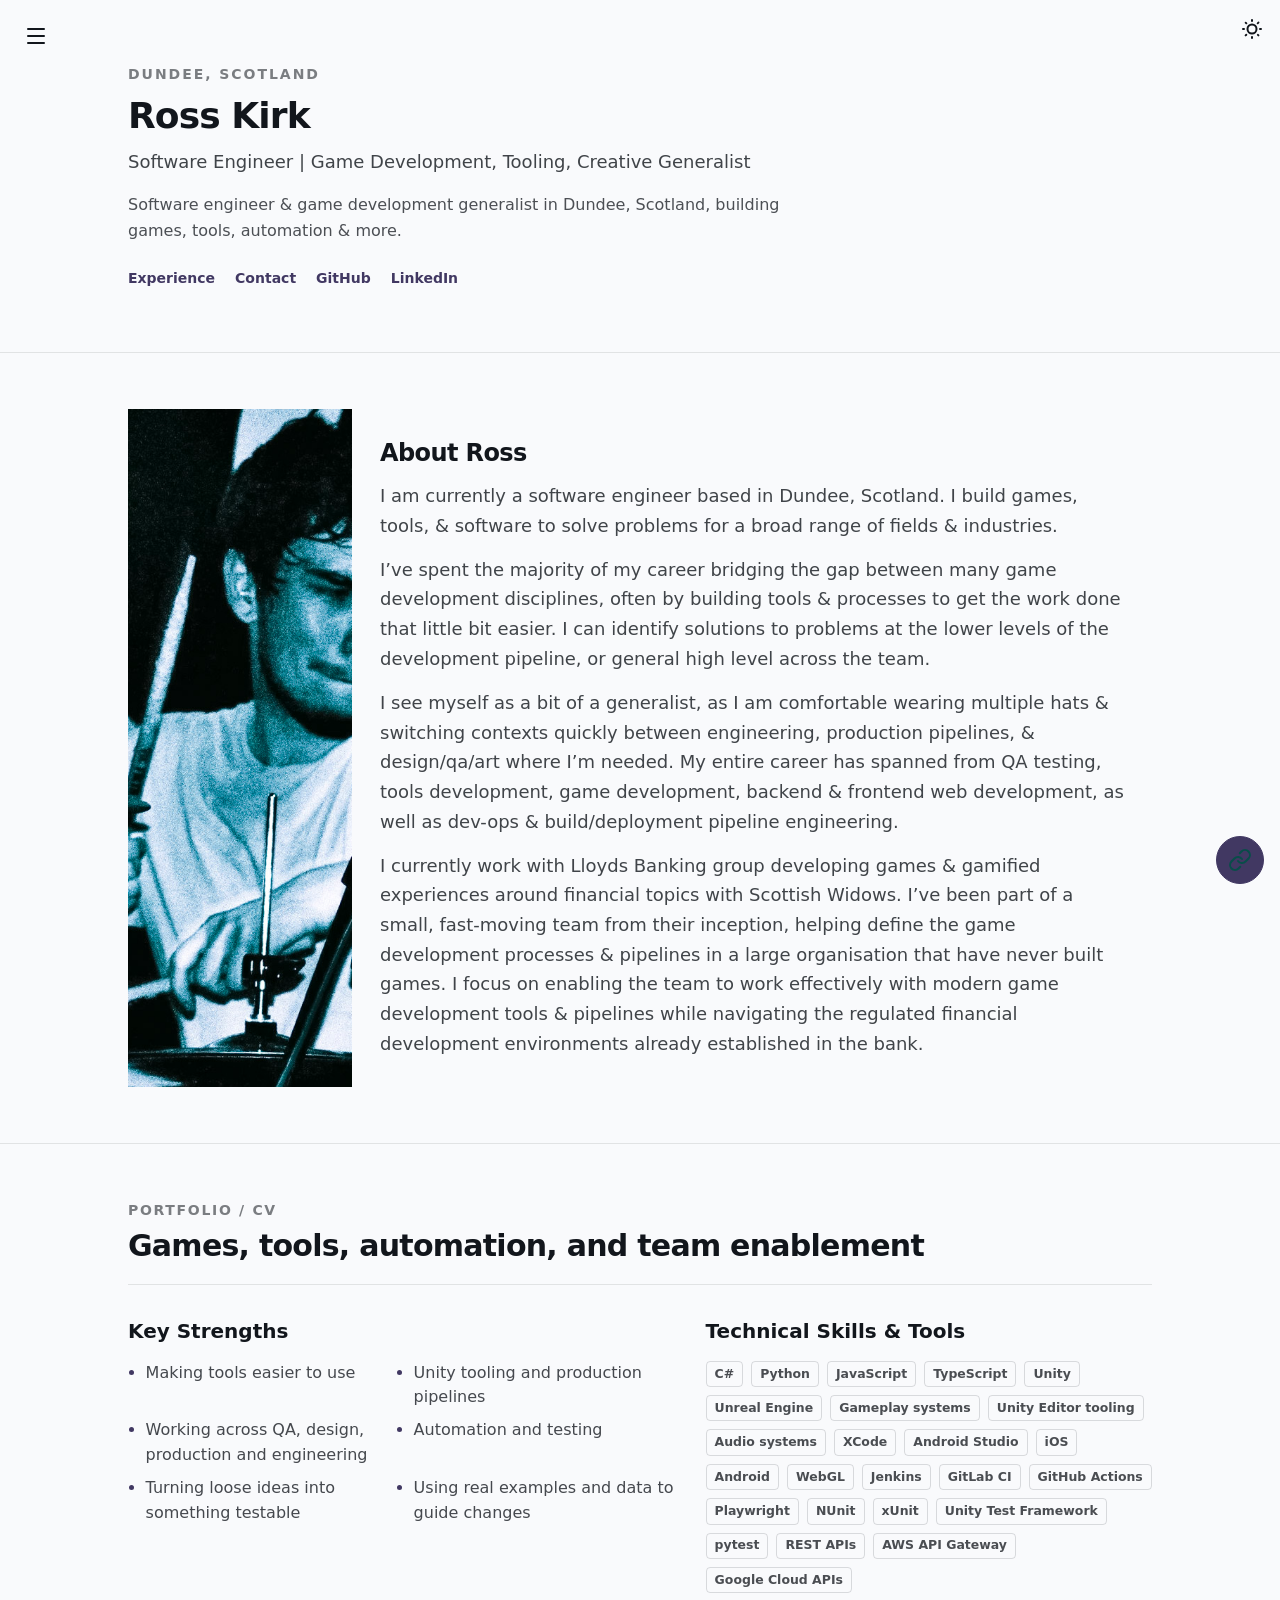
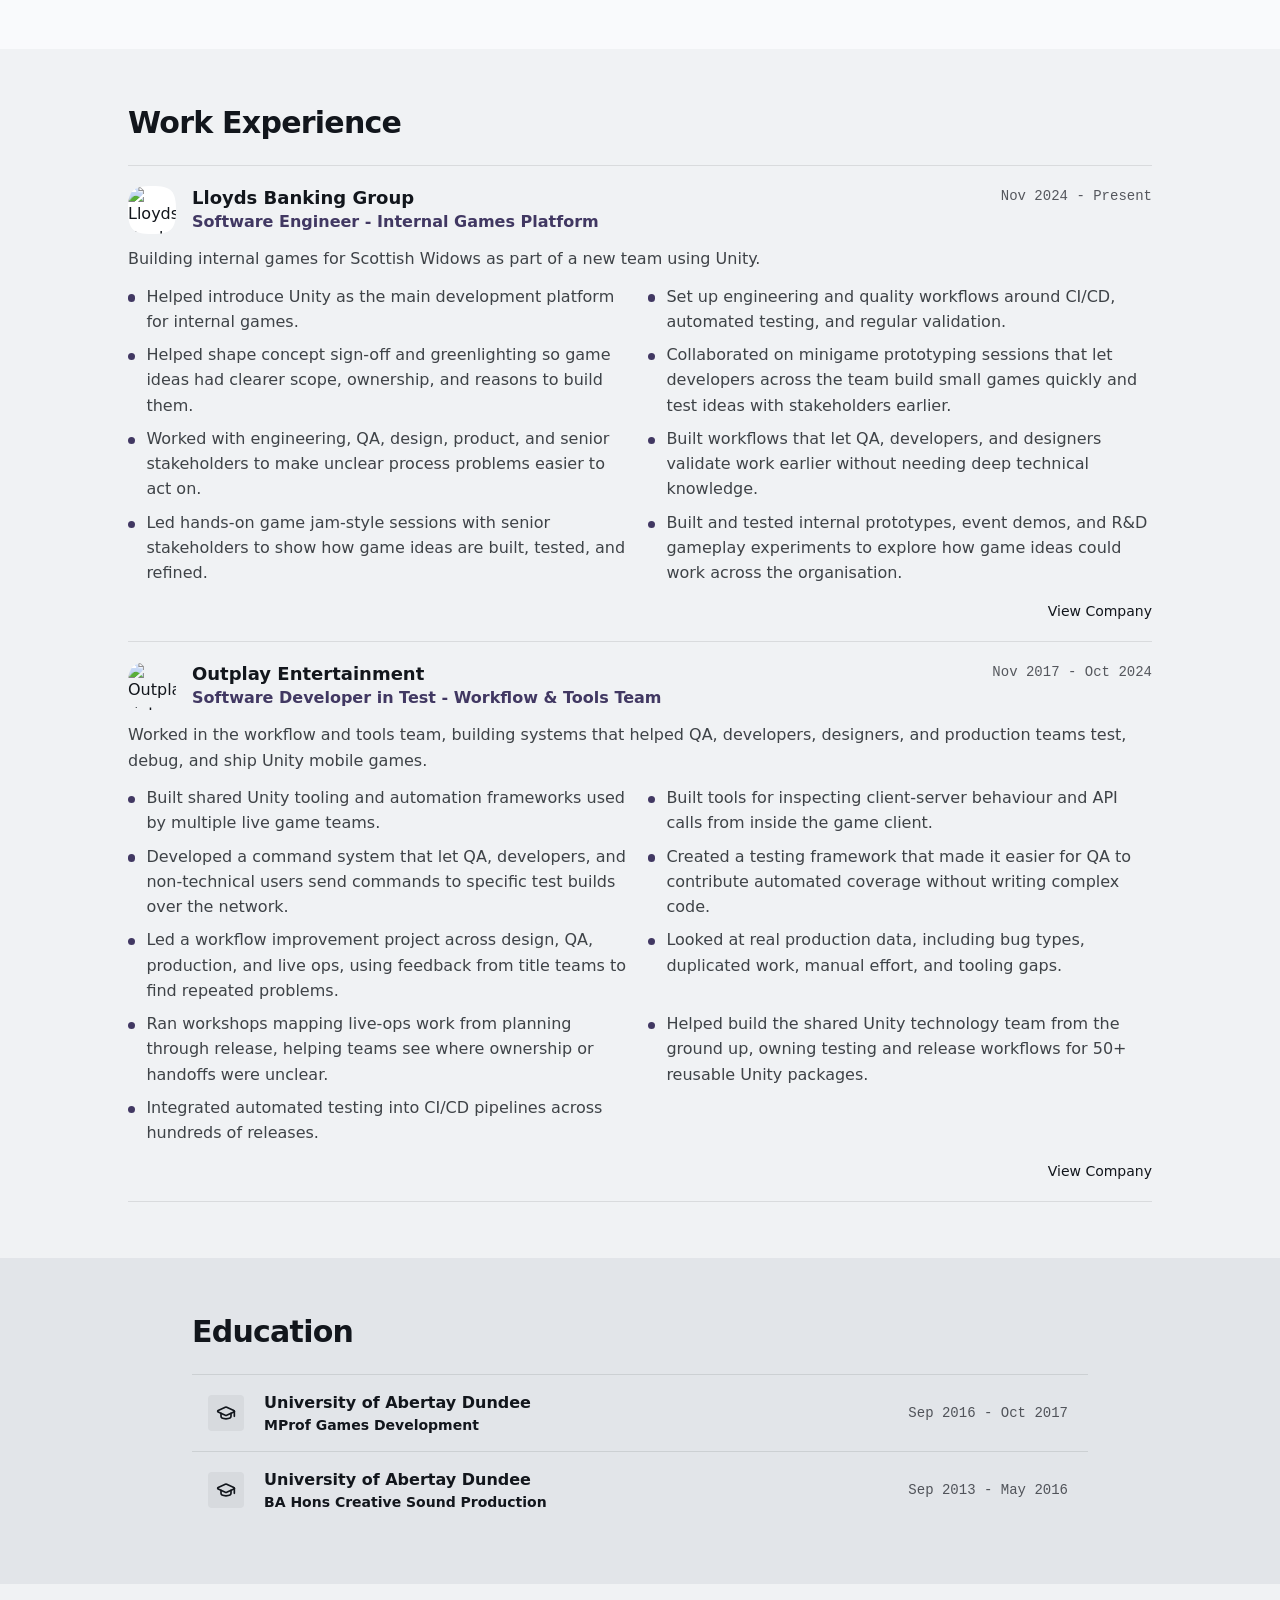
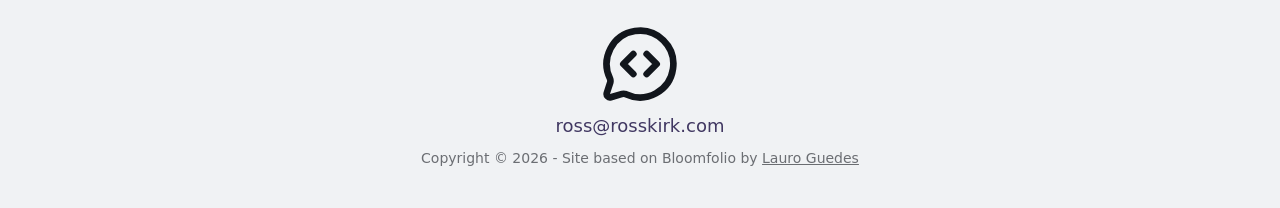
==== commit b6bbf183: "Deploy dev site - 403c561e005645563b00e7c62bdea207214c7e84 ross-kirk/mainpage-bloomfolio@403c561e005" ====
--- a/index.html
+++ b/index.html
@@ -1,4 +1,4 @@
-<!DOCTYPE html><html lang="en" data-astro-transition-scope="astro-smooz4hq-1"> <head><meta charset="UTF-8"><meta name="viewport" content="width=device-width"><meta name="description" content="Software engineer &#38; game development generalist in Dundee, Scotland, building games, tools, automation &#38; more."><link rel="icon" type="image/svg+xml" href="/favicon.svg"><meta name="generator" content="Astro v5.18.2"><title>Ross Kirk - Portfolio</title><!-- View Transitions --><meta name="astro-view-transitions-enabled" content="true"><meta name="astro-view-transitions-fallback" content="animate"><script type="module" src="/_astro/ClientRouter.astro_astro_type_script_index_0_lang.CDGfc0hd.js"></script><!-- Open Graph / Social Media --><meta property="og:title" content="Ross Kirk - Portfolio"><meta property="og:description" content="Software engineer &#38; game development generalist in Dundee, Scotland, building games, tools, automation &#38; more."><meta property="og:type" content="website"><meta property="og:url" content="http://localhost:4322"><meta property="og:image" content="http://localhost:4322/images/og_home.png"><!-- Twitter --><meta name="twitter:card" content="summary_large_image"><meta name="twitter:title" content="Ross Kirk - Portfolio"><meta name="twitter:description" content="Software engineer &#38; game development generalist in Dundee, Scotland, building games, tools, automation &#38; more."><meta name="twitter:image" content="http://localhost:4322/images/og_home.png"><!-- TikTok Embed Script --><script async src="https://www.tiktok.com/embed.js"></script><link rel="stylesheet" href="/_astro/_slug_.DxYC_HR5.css">
+<!DOCTYPE html><html lang="en" data-astro-transition-scope="astro-smooz4hq-1"> <head><meta charset="UTF-8"><meta name="viewport" content="width=device-width"><meta name="description" content="Software engineer &#38; game development generalist in Dundee, Scotland, building games, tools, automation &#38; more."><link rel="icon" type="image/svg+xml" href="/favicon.svg"><meta name="generator" content="Astro v5.18.2"><title>Ross Kirk - Portfolio</title><!-- View Transitions --><meta name="astro-view-transitions-enabled" content="true"><meta name="astro-view-transitions-fallback" content="animate"><script type="module" src="/_astro/ClientRouter.astro_astro_type_script_index_0_lang.CDGfc0hd.js"></script><!-- Open Graph / Social Media --><meta property="og:title" content="Ross Kirk - Portfolio"><meta property="og:description" content="Software engineer &#38; game development generalist in Dundee, Scotland, building games, tools, automation &#38; more."><meta property="og:type" content="website"><meta property="og:url" content="http://localhost:4322"><meta property="og:image" content="http://localhost:4322/images/og_home.png"><!-- Twitter --><meta name="twitter:card" content="summary_large_image"><meta name="twitter:title" content="Ross Kirk - Portfolio"><meta name="twitter:description" content="Software engineer &#38; game development generalist in Dundee, Scotland, building games, tools, automation &#38; more."><meta name="twitter:image" content="http://localhost:4322/images/og_home.png"><!-- TikTok Embed Script --><script async src="https://www.tiktok.com/embed.js"></script><link rel="stylesheet" href="/_astro/_slug_.CFMwBdGo.css">
 <style>.about-content[data-astro-cid-v2cbyr3p]{line-height:1.65}.about-content[data-astro-cid-v2cbyr3p] p{margin:0 0 .9rem}.about-content[data-astro-cid-v2cbyr3p] p:last-child{margin-bottom:0}.cv-list[data-astro-cid-pudxe5pi]{color:color-mix(in srgb,var(--color-base-content) 78%,transparent);line-height:1.55;list-style:disc;padding-left:1.1rem}.cv-list[data-astro-cid-pudxe5pi] li[data-astro-cid-pudxe5pi]::marker{color:var(--color-primary)}.experience-list[data-astro-cid-zhxkjw2l]{display:grid;gap:0;border-top:1px solid color-mix(in srgb,var(--color-base-content) 10%,transparent)}.experience-item[data-astro-cid-zhxkjw2l]{position:relative;border-bottom:1px solid color-mix(in srgb,var(--color-base-content) 10%,transparent);padding:1.25rem 0}.experience-entry[data-astro-cid-zhxkjw2l]{background:transparent}.experience-card-body[data-astro-cid-zhxkjw2l]{padding:0}.experience-content[data-astro-cid-zhxkjw2l]{margin-top:.75rem;line-height:1.58}.experience-content[data-astro-cid-zhxkjw2l].compact{margin-top:0}.experience-content[data-astro-cid-zhxkjw2l] p{margin:0 0 .75rem}.experience-content[data-astro-cid-zhxkjw2l] ul{display:grid;gap:.5rem 1rem;margin:.75rem 0 0;padding:0;list-style:none}.experience-content[data-astro-cid-zhxkjw2l] li{position:relative;padding-left:1.15rem}.experience-content[data-astro-cid-zhxkjw2l] li:before{content:"";position:absolute;top:.68em;left:0;width:.45rem;height:.45rem;border-radius:999px;background:var(--color-primary)}.company-logo-bg[data-astro-cid-zhxkjw2l]{background-color:#fff}.education-list[data-astro-cid-zhxkjw2l]{border-top:1px solid color-mix(in srgb,var(--color-base-content) 10%,transparent)}.education-summary[data-astro-cid-zhxkjw2l]{display:grid;grid-template-columns:2.5rem minmax(0,1fr) auto;align-items:center;gap:1rem}.education-date-mobile[data-astro-cid-zhxkjw2l]{display:none;margin-top:.35rem}[data-astro-cid-zhxkjw2l][data-theme=dark] .company-logo-bg[data-astro-cid-zhxkjw2l]{background-color:#fff}@media(max-width:640px){.experience-item[data-astro-cid-zhxkjw2l]{padding:1rem 0}.experience-card-body[data-astro-cid-zhxkjw2l]{padding:0}.experience-content[data-astro-cid-zhxkjw2l]{line-height:1.65}.education-summary[data-astro-cid-zhxkjw2l]{grid-template-columns:2.5rem minmax(0,1fr);align-items:start;gap:.85rem}.education-icon[data-astro-cid-zhxkjw2l]{padding-top:.15rem}.education-date[data-astro-cid-zhxkjw2l]{display:none}.education-date-mobile[data-astro-cid-zhxkjw2l]{display:block}}@media(min-width:1024px){.experience-content[data-astro-cid-zhxkjw2l] ul{grid-template-columns:repeat(2,minmax(0,1fr))}}.tiktok-card-wrapper[data-astro-cid-ju7htzdd]{width:100%;height:100%;display:flex;flex-direction:column;justify-content:flex-start;align-items:center}.tiktok-card[data-astro-cid-ju7htzdd]{width:100%;max-width:605px;min-width:325px;transform-origin:top center;background:transparent;border:none;box-shadow:none;display:flex;flex-direction:column;align-items:center}.tiktok-embed-container[data-astro-cid-ju7htzdd]{position:relative;width:100%;overflow:hidden;background:transparent;border-radius:.9rem .9rem 0 0}.tiktok-embed[data-astro-cid-ju7htzdd]{margin:0 auto;width:100%;position:relative;overflow:hidden;border-radius:.9rem .9rem 0 0;display:block}.tiktok-card-body[data-astro-cid-ju7htzdd]{margin-top:0;width:100%;box-sizing:border-box}.tiktok-embed[data-astro-cid-ju7htzdd] iframe[data-astro-cid-ju7htzdd]{border:none!important;border-radius:.9rem .9rem 0 0!important;display:block;width:calc(100% + 2px)!important;height:auto!important;margin:-1px -1px 0;position:relative}
 .skill-token[data-astro-cid-sidjayen]{display:inline-flex;align-items:center;min-height:1.65rem;border:1px solid color-mix(in srgb,var(--color-base-content) 14%,transparent);border-radius:.25rem;padding:.15rem .5rem;color:color-mix(in srgb,var(--color-base-content) 76%,transparent);font-size:.78rem;font-weight:600;line-height:1}
 </style><style>[data-astro-transition-scope="astro-smooz4hq-1"] { view-transition-name: astro-smooz4hq-1; }@layer astro { ::view-transition-old(astro-smooz4hq-1) { 
